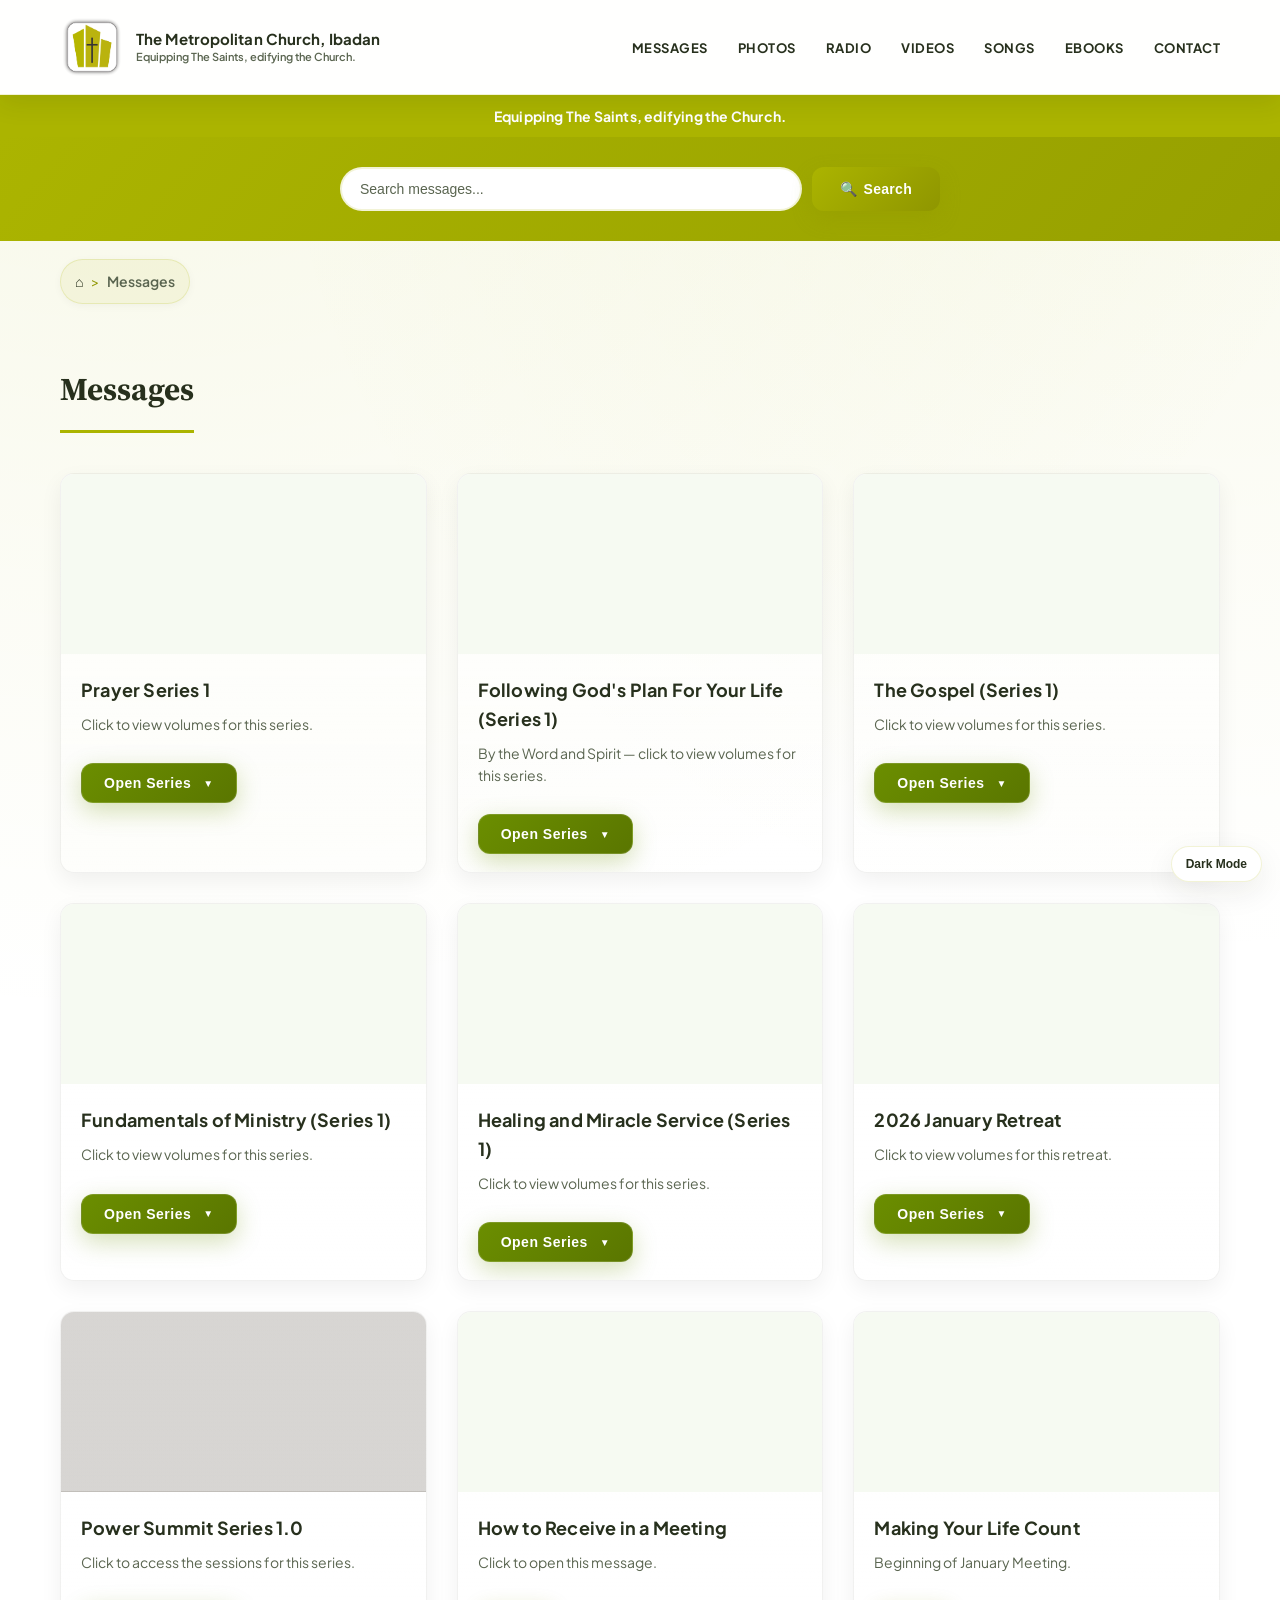
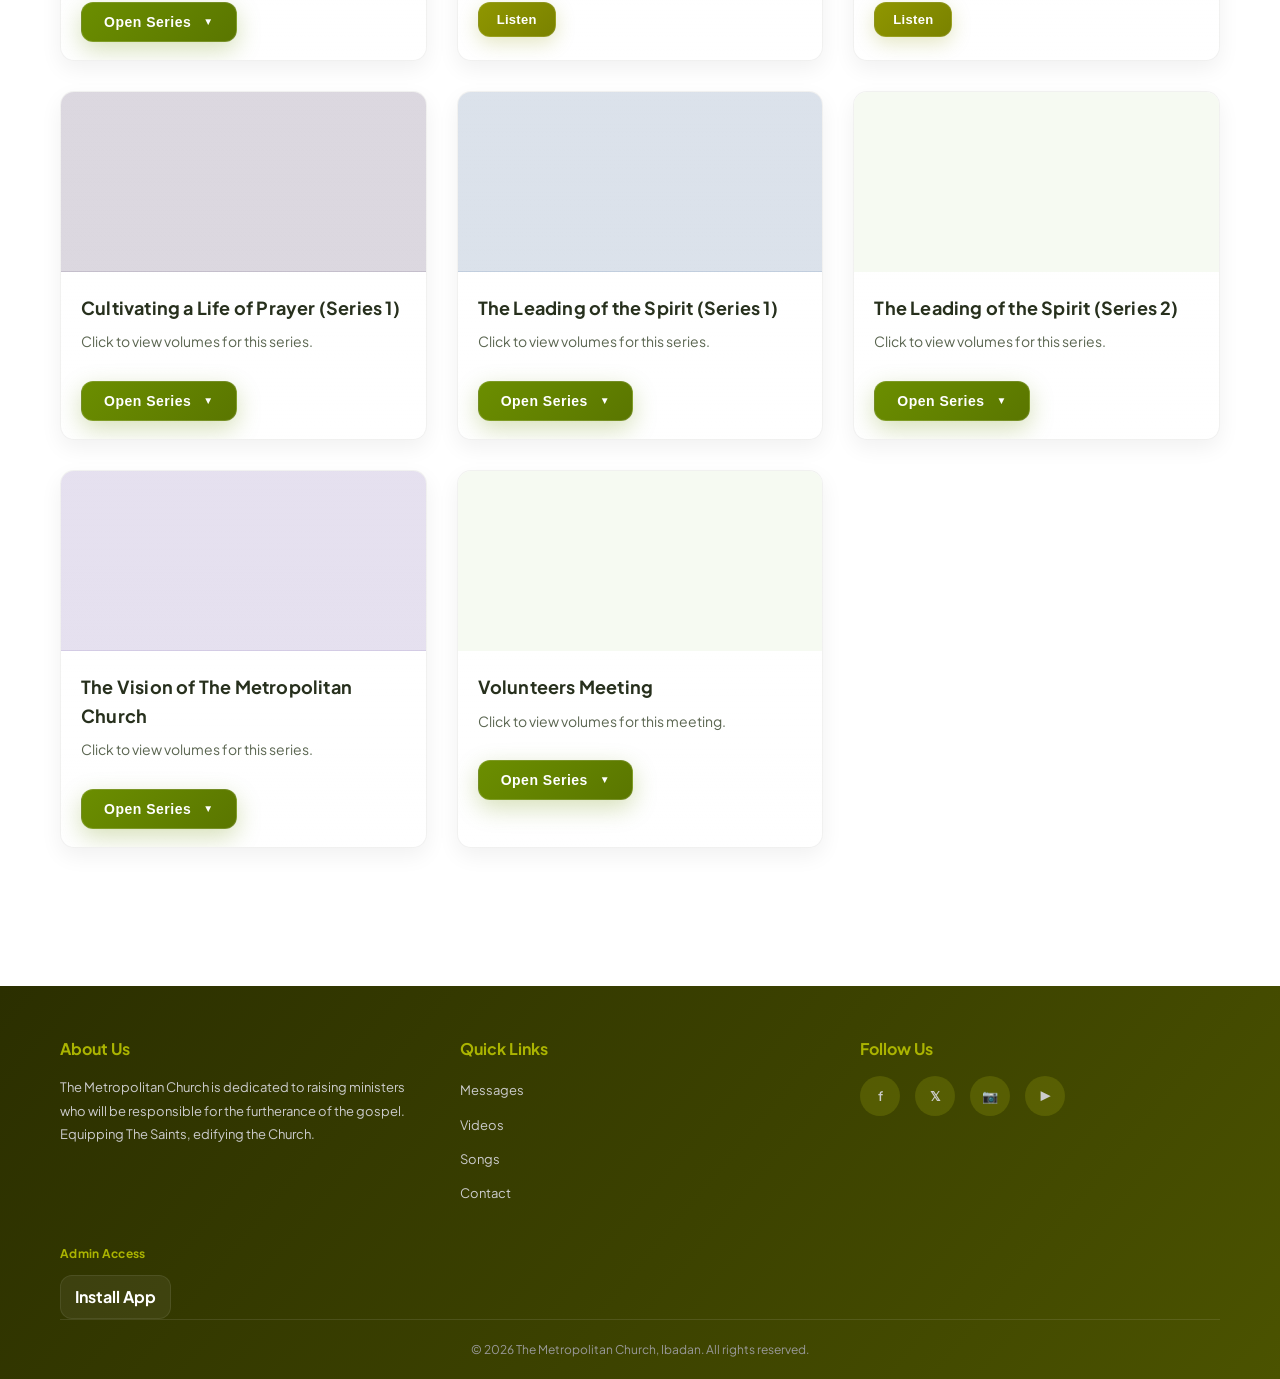
==== index.html @ 12f6057a "Add files via upload" ====
<!DOCTYPE html>
<html lang="en">
<head>
    <meta charset="UTF-8">
    <meta name="viewport" content="width=device-width, initial-scale=1.0">
    <title>The Metropolitan Church, Ibadan</title>
    <link rel="stylesheet" href="styles.css">
    <link rel="manifest" href="manifest.json">
    <meta name="theme-color" content="#abb400">
    <meta name="apple-mobile-web-app-capable" content="yes">
    <meta name="apple-mobile-web-app-status-bar-style" content="default">
    <meta name="apple-mobile-web-app-title" content="TMC">
    <link rel="icon" type="image/png" sizes="192x192" href="icon-192.png">
    <link rel="apple-touch-icon" sizes="180x180" href="icon-180.png">
    <link rel="apple-touch-icon" sizes="180x180" href="LOGO TMC.png">
    <!-- iOS PWA Splash Screens -->
    <link rel="apple-touch-startup-image" href="icon-192.png" media="(device-width: 428px) and (device-height: 926px)">
    <link rel="apple-touch-startup-image" href="icon-192.png" media="(device-width: 390px) and (device-height: 844px)">
    <link rel="apple-touch-startup-image" href="icon-180.png" media="(device-width: 375px) and (device-height: 812px)">
</head>
<body>
    <!-- Custom PWA Splash Screen -->
    <div id="pwa-splash" class="pwa-splash" aria-hidden="true">
        <div class="pwa-splash-container">
            <img src="LOGO TMC.png" alt="TMC" class="pwa-splash-logo">
            <p class="pwa-splash-text">The Metropolitan Church</p>
        </div>
    </div>
    <!-- Navigation Bar -->
    <nav class="navbar">
        <div class="nav-container">
            <div class="nav-logo">
                <img src="LOGO TMC.png" alt="The Metropolitan Church logo" class="church-logo-image">
                <div class="brand-text">
                    <span class="church-name">The Metropolitan Church, Ibadan</span>
                    <span class="church-motto">Equipping The Saints, edifying the Church.</span>
                </div>
            </div>
            <ul class="nav-menu" id="navMenu">
                <li class="nav-item"><a href="index.html" class="nav-link">MESSAGES</a></li>
                <li class="nav-item"><a href="photos.html" class="nav-link">PHOTOS</a></li>
                <li class="nav-item"><a href="radio.html" class="nav-link">RADIO</a></li>
                <li class="nav-item"><a href="videos.html" class="nav-link">VIDEOS</a></li>
                <li class="nav-item"><a href="songs.html" class="nav-link">SONGS</a></li>
                <li class="nav-item"><a href="ebooks.html" class="nav-link">EBOOKS</a></li>
                <li class="nav-item"><a href="contact.html" class="nav-link">CONTACT</a></li>
            </ul>
            <div class="nav-toggle" id="navToggle">
                <span></span>
                <span></span>
                <span></span>
            </div>
        </div>
    </nav>

    <section class="motto-banner" aria-label="Church motto">
        <p>Equipping The Saints, edifying the Church.</p>
    </section>

    <section class="search-section">
        <div class="container">
            <div class="search-box">
                <input type="text" id="searchInput" class="search-input" placeholder="Search messages...">
                <button id="searchBtn" class="search-btn">Search</button>
            </div>
        </div>
    </section>
    <section class="breadcrumb-bar" aria-label="Breadcrumb">
        <div class="container">
            <nav class="breadcrumb">
                <a href="index.html" aria-label="Home">&#8962;</a>
                <span class="breadcrumb-separator">&gt;</span>
                <span class="breadcrumb-current">Messages</span>
            </nav>
        </div>
    </section>
    <section class="section">
        <div class="container">
            <h2 class="section-title">Messages</h2>
            <div class="media-grid" id="mediaGrid">
                <div class="media-card series-card" id="series-prayer-1">
                    <div class="media-image" style="background: #f6faf2 url('https://res.cloudinary.com/db1aj40dk/image/upload/v1778685741/prayerseries1_x88suo.jpg') center center / contain no-repeat;"></div>
                    <h3>Prayer Series 1</h3>
                    <p>Click to view volumes for this series.</p>
                    <div class="card-actions">
                        <button class="btn btn-primary" onclick="toggleSeries('prayer-1')">Open Series</button>
                    </div>

                    <div class="volume-list" id="prayer-1-volumes" style="display:none; margin-top:12px;">
                        <ul style="list-style: none; padding: 0; margin: 0;">
                            <li style="padding:8px 0; border-bottom:1px solid #e6ecd8;"><strong>Volume 1:</strong> <button type="button" class="btn btn-primary listen-btn" data-url="https://drive.google.com/file/d/1_ln5R9hcp3fxmKTGIBGlUZ4YHlCFK9qS/view?usp=drivesdk" aria-label="Listen Volume 1">Listen</button></li>
                            <li style="padding:8px 0; border-bottom:1px solid #e6ecd8;"><strong>Volume 2:</strong> <button type="button" class="btn btn-primary listen-btn" data-url="https://drive.google.com/file/d/14jOUC-WsyzCaiRXuh_Cu1I8AmUcvUIqO/view?usp=drivesdk" aria-label="Listen Volume 2">Listen</button></li>
                            <li style="padding:8px 0; border-bottom:1px solid #e6ecd8;"><strong>Volume 3:</strong> <button type="button" class="btn btn-primary listen-btn" data-url="https://drive.google.com/file/d/1JLf_EuFTi75fZSuZE21DQy3p1exR0J2q/view?usp=drivesdk" aria-label="Listen Volume 3">Listen</button></li>
                            <li style="padding:8px 0; border-bottom:1px solid #e6ecd8;"><strong>Volume 4:</strong> <button type="button" class="btn btn-primary listen-btn" data-url="https://drive.google.com/file/d/1PY4L3ATy1TMzjcVvdKUm0W6trZdwSwkC/view?usp=drivesdk" aria-label="Listen Volume 4">Listen</button></li>
                            <li style="padding:8px 0; border-bottom:1px solid #e6ecd8;"><strong>Volume 5:</strong> <button type="button" class="btn btn-primary listen-btn" data-url="https://drive.google.com/file/d/1e4y9SYH6MPID-xuHOF54h80IqbKQChS2/view?usp=drivesdk" aria-label="Listen Volume 5">Listen</button></li>
                            <li style="padding:8px 0; border-bottom:1px solid #e6ecd8;"><strong>Q and A Volume 6:</strong> <button type="button" class="btn btn-primary listen-btn" data-url="https://drive.google.com/file/d/1WmA_SJhZRuvtueZZV24JtVDwbyKvd8jH/view?usp=drivesdk" aria-label="Listen Q and A Volume">Listen</button></li>
                            <li style="padding:8px 0;"><strong>Volume 7:</strong> <button type="button" class="btn btn-primary listen-btn" data-url="https://drive.google.com/file/d/1V47D5ycqAJF2fHt9tYyfFlGirFZWPAEF/view?usp=drivesdk" aria-label="Listen Volume 7">Listen</button></li>
                        </ul>
                    </div>
                </div>
                
                <div class="media-card series-card" id="series-following-1">
                    <div class="media-image" style="background: #f6faf2 url('https://res.cloudinary.com/db1aj40dk/image/upload/v1778685741/following_God_s_plan_for_your_life_series1_cqrtfb.jpg') center center / contain no-repeat;"></div>
                    <h3>Following God's Plan For Your Life (Series 1)</h3>
                    <p>By the Word and Spirit — click to view volumes for this series.</p>
                    <div class="card-actions">
                        <button class="btn btn-primary" onclick="toggleSeries('following-1')">Open Series</button>
                    </div>

                    <div class="volume-list" id="following-1-volumes" style="display:none; margin-top:12px;">
                        <ul style="list-style: none; padding: 0; margin: 0;">
                            <li style="padding:8px 0; border-bottom:1px solid #e6ecd8;"><strong>Volume 2:</strong> <button type="button" class="btn btn-primary listen-btn" data-url="https://drive.google.com/file/d/16wIOytRHofBu28DLE5klBLZmzeUc_C5e/view?usp=drive_link" aria-label="Listen Volume 2">Listen</button></li>
                            <li style="padding:8px 0; border-bottom:1px solid #e6ecd8;"><strong>Volume 3:</strong> <button type="button" class="btn btn-primary listen-btn" data-url="https://drive.google.com/file/d/1Pjq3v16pihzlJ4jeCDfTMrnexDBGRZzq/view?usp=drive_link" aria-label="Listen Volume 3">Listen</button></li>
                            <li style="padding:8px 0; border-bottom:1px solid #e6ecd8;"><strong>Volume 4:</strong> <button type="button" class="btn btn-primary listen-btn" data-url="https://drive.google.com/file/d/1khLyDo_QY9wEVeUFedkFk4QGBgm2sXPM/view?usp=drive_link" aria-label="Listen Volume 4">Listen</button></li>
                            <li style="padding:8px 0; border-bottom:1px solid #e6ecd8;"><strong>Volume 5:</strong> <button type="button" class="btn btn-primary listen-btn" data-url="https://drive.google.com/file/d/1ikFFu6DgmgOFlQaCSn_WPSNVXHWxEe-Q/view?usp=drive_link" aria-label="Listen Volume 5">Listen</button></li>
                            <li style="padding:8px 0; border-bottom:1px solid #e6ecd8;"><strong>Volume 6:</strong> <button type="button" class="btn btn-primary listen-btn" data-url="https://drive.google.com/file/d/1qiUt_PHFtPD-iLdWJdCD-Bx2Oo24_LWl/view?usp=drive_link" aria-label="Listen Volume 6">Listen</button></li>
                            <li style="padding:8px 0; border-bottom:1px solid #e6ecd8;"><strong>Volume 7:</strong> <button type="button" class="btn btn-primary listen-btn" data-url="https://drive.google.com/file/d/1MsjumkehkSVuQ4YvmfmUSPrRyQXGUkJB/view?usp=drive_link" aria-label="Listen Volume 7">Listen</button></li>
                            <li style="padding:8px 0; border-bottom:1px solid #e6ecd8;"><strong>Volume 8:</strong> <button type="button" class="btn btn-primary listen-btn" data-url="https://drive.google.com/file/d/1w58FEYMKQszJ_1u_vxALHfszalA-dhVq/view?usp=drive_link" aria-label="Listen Volume 8">Listen</button></li>
                            <li style="padding:8px 0; border-bottom:1px solid #e6ecd8;"><strong>Volume 9:</strong> <button type="button" class="btn btn-primary listen-btn" data-url="https://drive.google.com/file/d/1ykHpwjpFVgVNzCjQl_IcywAutdDwV3Qe/view?usp=drive_link" aria-label="Listen Volume 9">Listen</button></li>
                            <li style="padding:8px 0; border-bottom:1px solid #e6ecd8;"><strong>Volume 10:</strong> <button type="button" class="btn btn-primary listen-btn" data-url="https://drive.google.com/file/d/1nrKbZXVMKKDjYY-fb2sqhMyVFRJbJc7P/view?usp=drive_link" aria-label="Listen Volume 10">Listen</button></li>
                            <li style="padding:8px 0; border-bottom:1px solid #e6ecd8;"><strong>Volume 11:</strong> <button type="button" class="btn btn-primary listen-btn" data-url="https://drive.google.com/file/d/16bp1zvaUbmtRRBhP00szkKwVPynXm078/view?usp=drive_link" aria-label="Listen Volume 11">Listen</button></li>
                            <li style="padding:8px 0; border-bottom:1px solid #e6ecd8;"><strong>Volume 12:</strong> <button type="button" class="btn btn-primary listen-btn" data-url="https://drive.google.com/file/d/1BBSaXaGHg53LOB-v73E1P63SPoUkzrGL/view?usp=drive_link" aria-label="Listen Volume 12">Listen</button></li>
                            <li style="padding:8px 0; border-bottom:1px solid #e6ecd8;"><strong>Volume 13:</strong> <button type="button" class="btn btn-primary listen-btn" data-url="https://drive.google.com/file/d/1453s0jl9KISBwM3Bd7rzp8k_VpaHQT7_/view?usp=drive_link" aria-label="Listen Volume 13">Listen</button></li>
                            <li style="padding:8px 0; border-bottom:1px solid #e6ecd8;"><strong>Volume 14:</strong> <button type="button" class="btn btn-primary listen-btn" data-url="https://drive.google.com/file/d/1361r89F8Mnd7pyLSChdgUUzKB4BnXt9u/view?usp=drive_link" aria-label="Listen Volume 14">Listen</button></li>
                            <li style="padding:8px 0; border-bottom:1px solid #e6ecd8;"><strong>Volume 15:</strong> <button type="button" class="btn btn-primary listen-btn" data-url="https://drive.google.com/file/d/1y9nDa19abw5MJtfmVeM12gRUVbD5n80f/view?usp=drive_link" aria-label="Listen Volume 15">Listen</button></li>
                            <li style="padding:8px 0; border-bottom:1px solid #e6ecd8;"><strong>Volume 16:</strong> <button type="button" class="btn btn-primary listen-btn" data-url="https://drive.google.com/file/d/1q3xlwg1rc5U62CEetUA4cvp4x_AQik0L/view?usp=drive_link" aria-label="Listen Volume 16">Listen</button></li>
                            <li style="padding:8px 0; border-bottom:1px solid #e6ecd8;"><strong>Volume 17:</strong> <button type="button" class="btn btn-primary listen-btn" data-url="https://drive.google.com/file/d/1XGmgUw1Jkdr6ywHbuI7c4Kcpqf40Sqii/view?usp=drive_link" aria-label="Listen Volume 17">Listen</button></li>
                            <li style="padding:8px 0; border-bottom:1px solid #e6ecd8;"><strong>Volume 18:</strong> <button type="button" class="btn btn-primary listen-btn" data-url="https://drive.google.com/file/d/10JBa1rpaVVp2OwUZOlKIp8WpafA33Fhe/view?usp=drive_link" aria-label="Listen Volume 18">Listen</button></li>
                            <li style="padding:8px 0; border-bottom:1px solid #e6ecd8;"><strong>Volume 19:</strong> <button type="button" class="btn btn-primary listen-btn" data-url="https://drive.google.com/file/d/1dfHAKIezKH0j_kS2WyamhCXY06EjZAbV/view?usp=drive_link" aria-label="Listen Volume 19">Listen</button></li>
                            <li style="padding:8px 0; border-bottom:1px solid #e6ecd8;"><strong>Volume 20:</strong> <button type="button" class="btn btn-primary listen-btn" data-url="https://drive.google.com/file/d/1CB7mZOyiZVQqoX57EeTdhDvKA6T2qTHJ/view?usp=drive_link" aria-label="Listen Volume 20">Listen</button></li>
                            <li style="padding:8px 0; border-bottom:1px solid #e6ecd8;"><strong>Volume 21:</strong> <button type="button" class="btn btn-primary listen-btn" data-url="https://drive.google.com/file/d/1kN5VsCuW1YVQ4z2w77US3bPkm3uiNxU6/view?usp=drive_link" aria-label="Listen Volume 21">Listen</button></li>
                            <li style="padding:8px 0;"><strong>Volume 22:</strong> <button type="button" class="btn btn-primary listen-btn" data-url="https://drive.google.com/file/d/1UrJkGywjq6w3eKCxyc5FZWu3g1MuOGy8/view?usp=drive_link" aria-label="Listen Volume 22">Listen</button></li>
                        </ul>
                    </div>
                </div>

                <div class="media-card series-card" id="series-gospel-1">
                    <div class="media-image" style="background: #f6faf2 url('https://res.cloudinary.com/db1aj40dk/image/upload/v1778685741/the_gospel_pog5vz.jpg') center center / contain no-repeat;"></div>
                    <h3>The Gospel (Series 1)</h3>
                    <p>Click to view volumes for this series.</p>
                    <div class="card-actions">
                        <button class="btn btn-primary" onclick="toggleSeries('gospel-1')">Open Series</button>
                    </div>

                    <div class="volume-list" id="gospel-1-volumes" style="display:none; margin-top:12px;">
                        <ul style="list-style: none; padding: 0; margin: 0;">
                            <li style="padding:8px 0; border-bottom:1px solid #e6ecd8;"><strong>Volume 1:</strong> <button type="button" class="btn btn-primary listen-btn" data-url="https://drive.google.com/file/d/1UxWeIpwBjAVwXnx-gvqHUqJihQQmmLwY/view?usp=drivesdk" aria-label="Listen Volume 1">Listen</button></li>
                            <li style="padding:8px 0; border-bottom:1px solid #e6ecd8;"><strong>Volume 2:</strong> <button type="button" class="btn btn-primary listen-btn" data-url="https://drive.google.com/file/d/1gTKt6kBNet8c17fFZNgM2hVkKk2PheDE/view?usp=drivesdk" aria-label="Listen Volume 2">Listen</button></li>
                            <li style="padding:8px 0; border-bottom:1px solid #e6ecd8;"><strong>Volume 3:</strong> <button type="button" class="btn btn-primary listen-btn" data-url="https://drive.google.com/file/d/1ftVklcGMhZOCNbw1gGgw-6-4Lh86EyOs/view?usp=drive_link" aria-label="Listen Volume 3">Listen</button></li>
                            <li style="padding:8px 0;"><strong>Volume 4:</strong> <button type="button" class="btn btn-primary listen-btn" data-url="https://drive.google.com/file/d/1KV_Qml5HZs9CW2tCi6rL1fTiZIzD7ERC/view?usp=drivesdk" aria-label="Listen Volume 4">Listen</button></li>
                        </ul>
                    </div>
                </div>

                <div class="media-card series-card" id="series-fundamentals-1">
                    <div class="media-image" style="background: #f6faf2 url('https://res.cloudinary.com/db1aj40dk/image/upload/v1778685740/fundamentalsofministry_n0mluw.jpg') center center / contain no-repeat;"></div>
                    <h3>Fundamentals of Ministry (Series 1)</h3>
                    <p>Click to view volumes for this series.</p>
                    <div class="card-actions">
                        <button class="btn btn-primary" onclick="toggleSeries('fundamentals-1')">Open Series</button>
                    </div>

                    <div class="volume-list" id="fundamentals-1-volumes" style="display:none; margin-top:12px;">
                        <ul style="list-style: none; padding: 0; margin: 0;">
                            <li style="padding:8px 0; border-bottom:1px solid #e6ecd8;"><strong>Volume 1:</strong> <button type="button" class="btn btn-primary listen-btn" data-url="https://drive.google.com/file/d/1Gmvwv7u9u4Bu-ERDObzFzIgmYHl_MunW/view?usp=drivesdk" aria-label="Listen Volume 1">Listen</button></li>
                            <li style="padding:8px 0; border-bottom:1px solid #e6ecd8;"><strong>Volume 2:</strong> <span>(The Gospel)</span> <button type="button" class="btn btn-primary listen-btn" data-url="https://drive.google.com/file/d/1GvPl_T3HwTYUMJstJW7bNYCCsIqHyqxq/view?usp=drivesdk" aria-label="Listen Volume 2">Listen</button></li>
                            <li style="padding:8px 0; border-bottom:1px solid #e6ecd8;"><strong>Volume 3:</strong> <span>(The Church)</span> <button type="button" class="btn btn-primary listen-btn" data-url="https://drive.google.com/file/d/1L521j2RFEkiqg5a_cI8PtycjHAAKCQ2C/view?usp=drivesdk" aria-label="Listen Volume 3">Listen</button></li>
                            <li style="padding:8px 0;"><strong>Volume 4:</strong> <span>(The Supernatural)</span> <button type="button" class="btn btn-primary listen-btn" data-url="https://drive.google.com/file/d/1NT5AzIMFx78o6A0PK7sC3oWw_yEoBNoD/view?usp=drivesdk" aria-label="Listen Volume 4">Listen</button></li>
                        </ul>
                    </div>
                </div>

                <div class="media-card series-card" id="series-healing-1">
                    <div class="media-image" style="background: #f6faf2 url('https://res.cloudinary.com/db1aj40dk/image/upload/v1778685740/healingandmiracleservice_bhbbbq.jpg') center center / contain no-repeat;"></div>
                    <h3>Healing and Miracle Service (Series 1)</h3>
                    <p>Click to view volumes for this series.</p>
                    <div class="card-actions">
                        <button class="btn btn-primary" onclick="toggleSeries('healing-1')">Open Series</button>
                    </div>

                    <div class="volume-list" id="healing-1-volumes" style="display:none; margin-top:12px;">
                        <ul style="list-style: none; padding: 0; margin: 0;">
                            <li style="padding:8px 0; border-bottom:1px solid #e6ecd8;"><strong>Volume 1:</strong> <button type="button" class="btn btn-primary listen-btn" data-url="https://drive.google.com/file/d/1JpXR31h88t8v3Mz1s7yb6JXdY91dTBpI/view?usp=drivesdk" aria-label="Listen Volume 1">Listen</button></li>
                            <li style="padding:8px 0; border-bottom:1px solid #e6ecd8;"><strong>Volume 2:</strong> <button type="button" class="btn btn-primary listen-btn" data-url="https://drive.google.com/file/d/1BiitDak9Dpx7GY5UTGGnoUdf5dUdrlWi/view?usp=drivesdk" aria-label="Listen Volume 2">Listen</button></li>
                            <li style="padding:8px 0;"><strong>Volume 2a:</strong> <button type="button" class="btn btn-primary listen-btn" data-url="https://drive.google.com/file/d/14pR2lNm9T6oz64VA3U4T-7eFbFuMnzoK/view?usp=drivesdk" aria-label="Listen Volume 2a">Listen</button></li>
                        </ul>
                    </div>
                </div>

                <div class="media-card series-card" id="series-retreat-2026">
                    <div class="media-image" style="background: #f6faf2 url('https://res.cloudinary.com/db1aj40dk/image/upload/v1778685741/january_retreat_gzht7v.jpg') center center / contain no-repeat;"></div>
                    <h3>2026 January Retreat</h3>
                    <p>Click to view volumes for this retreat.</p>
                    <div class="card-actions">
                        <button class="btn btn-primary" onclick="toggleSeries('retreat-2026')">Open Series</button>
                    </div>

                    <div class="volume-list" id="retreat-2026-volumes" style="display:none; margin-top:12px;">
                        <ul style="list-style: none; padding: 0; margin: 0;">
                            <li style="padding:8px 0; border-bottom:1px solid #e6ecd8;"><strong>Volume 1 - Endure hardness in Ministry:</strong> <button type="button" class="btn btn-primary listen-btn" data-url="https://drive.google.com/file/d/11t7xa0fIPZAWH0pyt0roqJqhlfIw6-sw/view?usp=drive_link" aria-label="Listen Volume 1 Endure hardness in Ministry">Listen</button></li>
                            <li style="padding:8px 0;"><strong>Volume 2 - Endure Hardness in Prayer:</strong> <button type="button" class="btn btn-primary listen-btn" data-url="https://drive.google.com/file/d/1dDAQB0XS_1i-xcZghlkzkllU6b-LE3w-/view?usp=drive_link" aria-label="Listen Volume 2 Endure Hardness in Prayer">Listen</button></li>
                        </ul>
                    </div>
                </div>

                <div class="media-card series-card" id="series-power-summit-1">
                    <div class="media-image power-summit-image"></div>
                    <h3>Power Summit Series 1.0</h3>
                    <p>Click to access the sessions for this series.</p>
                    <div class="card-actions">
                        <button class="btn btn-primary" onclick="toggleSeries('power-summit-1')">Open Series</button>
                    </div>

                    <div class="volume-list" id="power-summit-1-volumes" style="display:none; margin-top:12px;">
                        <ul style="list-style: none; padding: 0; margin: 0;">
                            <li style="padding:8px 0; border-bottom:1px solid #e6ecd8;"><strong>Friday Session:</strong> <button type="button" class="btn btn-primary listen-btn" data-url="https://drive.google.com/file/d/1VrXU-A5KYmzv259u8Ks7SWSn1tqFQEwb/view?usp=drive_link" aria-label="Listen Friday Session">Listen</button></li>
                            <li style="padding:8px 0; border-bottom:1px solid #e6ecd8;"><strong>Saturday Morning Session:</strong> <button type="button" class="btn btn-primary listen-btn" data-url="https://drive.google.com/file/d/1nv8UP8ajShhvygjZxUyenuok1KLpUFd_/view?usp=drive_link" aria-label="Listen Saturday Morning Session">Listen</button></li>
                            <li style="padding:8px 0; border-bottom:1px solid #e6ecd8;"><strong>Saturday Evening Session:</strong> <button type="button" class="btn btn-primary listen-btn" data-url="https://drive.google.com/file/d/1TqNzRhxX1zaquQ7VGtzCu59YFVX6iHCP/view?usp=drive_link" aria-label="Listen Saturday Evening Session">Listen</button></li>
                            <li style="padding:8px 0;"><strong>Sunday Morning Session:</strong> <button type="button" class="btn btn-primary listen-btn" data-url="https://drive.google.com/file/d/107eTLHmqJ3-i4pGYctDg2zfhv_qpAdNR/view?usp=drive_link" aria-label="Listen Sunday Morning Session">Listen</button></li>
                        </ul>
                    </div>
                </div>

                <div class="media-card series-card" id="message-how-to-receive">
                    <div class="media-image" style="background: #f6faf2 url('https://res.cloudinary.com/db1aj40dk/image/upload/v1778685740/how_to_receive_in_a_meeting_ppito4.jpg') center center / contain no-repeat;"></div>
                    <h3>How to Receive in a Meeting</h3>
                    <p>Click to open this message.</p>
                    <div class="card-actions">
                        <button type="button" class="btn btn-primary listen-btn" data-url="https://drive.google.com/file/d/1KB2T94hJ0s2kZT6NCW7LXEljaOBWj6Ar/view?usp=drivesdk" aria-label="Open How to Receive in a Meeting">Listen</button>
                    </div>
                </div>

                <div class="media-card series-card" id="message-making-your-life-count">
                    <div class="media-image" style="background: #f6faf2 url('https://res.cloudinary.com/db1aj40dk/image/upload/v1778685741/Making_Your_Life_count_y4k0eb.jpg') center center / contain no-repeat;"></div>
                    <h3>Making Your Life Count</h3>
                    <p>Beginning of January Meeting.</p>
                    <div class="card-actions">
                        <button type="button" class="btn btn-primary listen-btn" data-url="https://drive.google.com/file/d/1HW6qeMPL4ojzNAaEVoOFbP8PI6Yprnce/view?usp=drivesdk" aria-label="Open Making Your Life Count Beginning of January Meeting">Listen</button>
                    </div>
                </div>

                <div class="media-card series-card" id="series-cultivating-prayer-1">
                    <div class="media-image cultivating-prayer-image"></div>
                    <h3>Cultivating a Life of Prayer (Series 1)</h3>
                    <p>Click to view volumes for this series.</p>
                    <div class="card-actions">
                        <button class="btn btn-primary" onclick="toggleSeries('cultivating-prayer-1')">Open Series</button>
                    </div>

                    <div class="volume-list" id="cultivating-prayer-1-volumes" style="display:none; margin-top:12px;">
                        <ul style="list-style: none; padding: 0; margin: 0;">
                            <li style="padding:8px 0; border-bottom:1px solid #e6ecd8;"><strong>Volume 5:</strong> <button type="button" class="btn btn-primary listen-btn" data-url="https://drive.google.com/file/d/1AG6aP8UYxd7eYhZ1cxoL37xO08j77A7C/view?usp=drivesdk" aria-label="Listen Cultivating Volume 5">Listen</button></li>
                            <li style="padding:8px 0;"><strong>Volume 6:</strong> <button type="button" class="btn btn-primary listen-btn" data-url="https://drive.google.com/file/d/1BhUOOpan0soN4RTNEUSbFtLQaQqf0EGJ/view?usp=drivesdk" aria-label="Listen Cultivating Volume 6">Listen</button></li>
                        </ul>
                    </div>
                </div>

                <div class="media-card series-card" id="series-leading-spirit-1">
                    <div class="media-image leading-spirit-image"></div>
                    <h3>The Leading of the Spirit (Series 1)</h3>
                    <p>Click to view volumes for this series.</p>
                    <div class="card-actions">
                        <button class="btn btn-primary" onclick="toggleSeries('leading-spirit-1')">Open Series</button>
                    </div>

                    <div class="volume-list" id="leading-spirit-1-volumes" style="display:none; margin-top:12px;">
                        <ul style="list-style: none; padding: 0; margin: 0;">
                            <li style="padding:8px 0; border-bottom:1px solid #e6ecd8;"><strong>Volume 5:</strong> <button type="button" class="btn btn-primary listen-btn" data-url="https://drive.google.com/file/d/19tG0TAyjo0uv2lUFu5IMFp8eWZIP6MNs/view?usp=drivesdk" aria-label="Listen Leading of the Spirit Volume 5">Listen</button></li>
                            <li style="padding:8px 0; border-bottom:1px solid #e6ecd8;"><strong>Volume 6:</strong> <button type="button" class="btn btn-primary listen-btn" data-url="https://drive.google.com/file/d/1Ba2sGqNIqvnuwfyKXpLUnOo_L9BBy41t/view?usp=drivesdk" aria-label="Listen Leading of the Spirit Volume 6">Listen</button></li>
                            <li style="padding:8px 0;"><strong>Volume 7:</strong> <button type="button" class="btn btn-primary listen-btn" data-url="https://drive.google.com/file/d/1CJXpY7foWwIAVDRPTCXwdm8oaGgC0S3v/view?usp=drivesdk" aria-label="Listen Leading of the Spirit Volume 7">Listen</button></li>
                        </ul>
                    </div>
                </div>

                <div class="media-card series-card" id="series-leading-spirit-2">
                    <div class="media-image" style="background: #f6faf2 url('https://res.cloudinary.com/db1aj40dk/image/upload/v1778685742/The_Leading_of_the_Spirit_y01jgt.jpg') center center / contain no-repeat;"></div>
                    <h3>The Leading of the Spirit (Series 2)</h3>
                    <p>Click to view volumes for this series.</p>
                    <div class="card-actions">
                        <button class="btn btn-primary" onclick="toggleSeries('leading-spirit-2')">Open Series</button>
                    </div>

                    <div class="volume-list" id="leading-spirit-2-volumes" style="display:none; margin-top:12px;">
                        <ul style="list-style: none; padding: 0; margin: 0;">
                            <li style="padding:8px 0;"><strong>Volume 1 (The Heart of Man):</strong> <button type="button" class="btn btn-primary listen-btn" data-url="https://drive.google.com/file/d/1KVCPzE8LukY4oCWI2ib-V3Sc5gqwj8qp/view?usp=drivesdk" aria-label="Listen The Heart of Man">Listen</button></li>
                        </ul>
                    </div>
                </div>

                <div class="media-card series-card" id="series-vision-1">
                    <div class="media-image vision-image"></div>
                    <h3>The Vision of The Metropolitan Church</h3>
                    <p>Click to view volumes for this series.</p>
                    <div class="card-actions">
                        <button class="btn btn-primary" onclick="toggleSeries('vision-1')">Open Series</button>
                    </div>

                    <div class="volume-list" id="vision-1-volumes" style="display:none; margin-top:12px;">
                        <ul style="list-style: none; padding: 0; margin: 0;">
                            <li style="padding:8px 0; border-bottom:1px solid #e6ecd8;"><strong>Volume 1:</strong> <button type="button" class="btn btn-primary listen-btn" data-url="https://drive.google.com/file/d/1feSxUQtHKyuT6XBqq3AeJMbv7V0lhKPf/view?usp=drivesdk" aria-label="Listen Volume 1">Listen</button></li>
                            <li style="padding:8px 0; border-bottom:1px solid #e6ecd8;"><strong>Volume 2:</strong> <button type="button" class="btn btn-primary listen-btn" data-url="https://drive.google.com/file/d/1BDLmzVck0yRBFBVrkVA_l8WOxYy27o4o/view?usp=drivesdk" aria-label="Listen Volume 2">Listen</button></li>
                            <li style="padding:8px 0; border-bottom:1px solid #e6ecd8;"><strong>Volume 3:</strong> <button type="button" class="btn btn-primary listen-btn" data-url="https://drive.google.com/file/d/1vPEzQPr4YpuYF7TgnCPWA7qHXU7NTWzm/view?usp=drivesdk" aria-label="Listen Volume 3">Listen</button></li>
                            <li style="padding:8px 0; border-bottom:1px solid #e6ecd8;"><strong>Volume 4:</strong> <button type="button" class="btn btn-primary listen-btn" data-url="https://drive.google.com/file/d/1Q-oJR5E4OflteTPGYlC4MfstAlRjriMR/view?usp=drivesdk" aria-label="Listen Volume 4">Listen</button></li>
                            <li style="padding:8px 0;"><strong>Volume 5:</strong> <button type="button" class="btn btn-primary listen-btn" data-url="https://drive.google.com/file/d/1QsKRqajqRT4csPS4eEtz1c-DyoF0UsdP/view?usp=drivesdk" aria-label="Listen Volume 5">Listen</button></li>
                            <li style="padding:8px 0;"><strong>Volume 6:</strong> <button type="button" class="btn btn-primary listen-btn" data-url="https://drive.google.com/file/d/1tMh0GX_OtCdm34LXhS5IAbHEIxjBy__g/view?usp=drive_link" aria-label="Listen Volume 6">Listen</button></li>
                        </ul>
                    </div>
                </div>
                
                <div class="media-card series-card" id="series-volunteers-meeting">
                    <div class="media-image" style="background: #f6faf2 url('https://res.cloudinary.com/db1aj40dk/image/upload/v1779188961/Volunteers_meeting_ha1tvr.png') center center / contain no-repeat;"></div>
                    <h3>Volunteers Meeting</h3>
                    <p>Click to view volumes for this meeting.</p>
                    <div class="card-actions">
                        <button class="btn btn-primary" onclick="toggleSeries('volunteers-meeting')">Open Series</button>
                    </div>

                    <div class="volume-list" id="volunteers-meeting-volumes" style="display:none; margin-top:12px;">
                        <ul style="list-style: none; padding: 0; margin: 0;">
                            <li style="padding:8px 0; border-bottom:1px solid #e6ecd8;"><strong>Volume 1:</strong> <button type="button" class="btn btn-primary listen-btn" data-url="https://drive.google.com/file/d/1KdhVBnGFAJA45Er8PuC_1ZLBcFCNhfNc/view?usp=drivesdk" aria-label="Listen Volume 1">Listen</button></li>
                            <li style="padding:8px 0;"><strong>Volume 2:</strong> <button type="button" class="btn btn-primary listen-btn" data-url="https://drive.google.com/file/d/1mOhh0UU0aPX1PvNHRS6Mb3DhI-1f9bvP/view?usp=drivesdk" aria-label="Listen Volume 2">Listen</button></li>
                        </ul>
                    </div>
                </div>
            
            </div>

            <div class="grid-actions">
                <button type="button" id="seeMoreBtn" class="btn btn-primary" aria-expanded="false">See more</button>
            </div>
        </div>
    </section>

    <!-- Footer -->
    <footer class="footer">
        <div class="container">
            <div class="footer-content">
                <div class="footer-section">
                    <h4>About Us</h4>
                    <p>The Metropolitan Church is dedicated to raising ministers who will be responsible for the furtherance of the gospel.</p>                  <p>Equipping The Saints, edifying the Church.</p>
                </div>
                <div class="footer-section">
                    <h4>Quick Links</h4>
                    <ul>
                        <li><a href="index.html">Messages</a></li>
                        <li><a href="videos.html">Videos</a></li>
                        <li><a href="songs.html">Songs</a></li>
                        <li><a href="contact.html">Contact</a></li>
                    </ul>
                </div>
                <div class="footer-section">
                    <h4>Follow Us</h4>
                    <div class="social-links">
                        <a href="#" class="social-icon">f</a>
                        <a href="#" class="social-icon">𝕏</a>
                        <a href="#" class="social-icon">📷</a>
                        <a href="#" class="social-icon">▶</a>
                    </div>
                </div>
            </div>
            <div class="footer-admin-link">
                <a href="believer-login.html">Admin Access</a>
            </div>
            <div class="footer-install">
                <a href="#" id="installAppLink" class="install-link">Install App</a>
            </div>
            <div class="footer-bottom">
                <p>&copy; 2026 The Metropolitan Church, Ibadan. All rights reserved.</p>
            </div>
        </div>
    </footer>

    <script src="script.js"></script>
</body>
</html>
---- styles.css ----
/* ============================================
   Global Styles
   ============================================ */
@import url('https://fonts.googleapis.com/css2?family=Plus+Jakarta+Sans:wght@400;500;600;700;800&family=Source+Serif+4:wght@600;700&display=swap');

* {
    margin: 0;
    padding: 0;
    box-sizing: border-box;
}

:root {
    --primary-color: #abb400;
    --primary-dark: #8f9600;
    --dark-bg: #ffffff;
    --light-bg: #f6faf2;
    --soft-bg: #fbfdf8;
    --text-dark: #27301d;
    --text-light: #5a6550;
    --white: #ffffff;
    --border-color: #d8e1cf;
    --shadow-soft: 0 10px 30px rgba(35, 43, 24, 0.08);
    --shadow-card: 0 14px 28px rgba(35, 43, 24, 0.09);
    --radius-sm: 8px;
    --radius-md: 14px;
    --radius-lg: 20px;
    --page-bg: #ffffff;
    --page-bg-alt: #f6faf2;
    --surface-bg: rgba(255, 255, 255, 0.93);
    --surface-border: rgba(171, 180, 0, 0.16);
    --text-primary: #27301d;
    --text-secondary: #5a6550;
    --footer-bg: linear-gradient(130deg, #2b2f00 0%, #3c4200 55%, #4b5300 100%);
    --footer-link: #ccc;
    --theme-toggle-bg: #ffffff;
    --theme-toggle-color: #27301d;
    --card-bg: #ffffff;
    --input-bg: #ffffff;
    --input-color: #27301d;
    --site-bg: #f6faf2;
    --site-primary: #abb400;
    --site-accent: #8f9600;
    --site-alert-bg: #fff1f1;
    --site-alert-border: rgba(179, 58, 58, 0.22);
    --site-alert-text: #9f2f2f;
}

body[data-theme='dark'] {
    --page-bg: #0f1310;
    --page-bg-alt: #171c18;
    --surface-bg: rgba(18, 23, 19, 0.92);
    --surface-border: rgba(171, 180, 0, 0.18);
    --text-primary: #edf2e6;
    --text-secondary: #b7c1ad;
    --footer-bg: linear-gradient(130deg, #0d1008 0%, #14190d 55%, #1b220f 100%);
    --footer-link: #d2d8ca;
    --theme-toggle-bg: #1f241d;
    --theme-toggle-color: #edf2e6;
    --card-bg: #171c18;
    --input-bg: #111611;
    --input-color: #edf2e6;
    --site-bg: #171c18;
    --site-primary: #d0d96c;
    --site-accent: #abb400;
    --site-alert-bg: rgba(159, 47, 47, 0.18);
    --site-alert-border: rgba(214, 104, 104, 0.3);
    --site-alert-text: #f2c4c4;
}

body {
    font-family: 'Plus Jakarta Sans', 'Segoe UI', Tahoma, Geneva, Verdana, sans-serif;
    line-height: 1.6;
    color: var(--text-primary);
    background:
        radial-gradient(circle at 10% -10%, rgba(171, 180, 0, 0.12), transparent 38%),
        radial-gradient(circle at 95% 0%, rgba(171, 180, 0, 0.08), transparent 30%),
        var(--page-bg);
    transition: background-color 0.3s ease, color 0.3s ease;
}

.container {
    max-width: 1200px;
    margin: 0 auto;
    padding: 0 20px;
}

/* ============================================
   Custom PWA Splash Screen
   ============================================ */
.pwa-splash {
    position: fixed;
    inset: 0;
    display: flex;
    align-items: center;
    justify-content: center;
    background: #ffffff;
    z-index: 9999;
    transition: opacity 350ms cubic-bezier(0.25, 0.46, 0.45, 0.94), visibility 350ms ease;
    opacity: 1;
    visibility: visible;
}

.pwa-splash.hidden {
    opacity: 0;
    visibility: hidden;
    pointer-events: none;
}

.pwa-splash-container {
    display: flex;
    flex-direction: column;
    align-items: center;
    gap: 20px;
    text-align: center;
}

.pwa-splash-logo {
    width: 80px;
    height: auto;
    object-fit: contain;
    display: block;
    animation: splash-fade-in 500ms ease forwards;
}

.pwa-splash-text {
    font-family: 'Source Serif 4', Georgia, serif;
    font-size: 18px;
    font-weight: 700;
    color: var(--text-primary);
    letter-spacing: 0.05em;
    animation: splash-fade-in 600ms ease forwards;
    animation-delay: 100ms;
}

@keyframes splash-fade-in {
    from {
        opacity: 0;
        transform: scale(0.95);
    }
    to {
        opacity: 1;
        transform: scale(1);
    }
}

/* ============================================
   Navigation
   ============================================ */
.navbar {
    background: var(--surface-bg);
    padding: 15px 0;
    position: sticky;
    top: 0;
    z-index: 1000;
    border-bottom: 1px solid var(--surface-border);
    box-shadow: 0 8px 24px rgba(33, 41, 22, 0.1);
    backdrop-filter: blur(8px);
}

.nav-container {
    max-width: 1200px;
    margin: 0 auto;
    padding: 0 20px;
    display: flex;
    justify-content: space-between;
    align-items: center;
}

.nav-logo {
    display: flex;
    align-items: center;
    gap: 12px;
    font-weight: 600;
    color: var(--text-primary);
    font-size: 16px;
}

.church-logo-image {
    width: 64px;
    height: 64px;
    object-fit: contain;
    flex: 0 0 auto;
}

.brand-text {
    display: flex;
    flex-direction: column;
    gap: 2px;
}

.church-name {
    display: inline;
    font-size: 15px;
    font-weight: 700;
    line-height: 1.1;
    letter-spacing: 0.1px;
}

.church-motto {
    font-size: 11px;
    color: var(--text-secondary);
    line-height: 1.2;
}

.nav-menu {
    display: flex;
    list-style: none;
    gap: 30px;
    align-items: center;
}

.nav-item {
    position: relative;
}

.nav-link {
    color: var(--text-primary);
    text-decoration: none;
    font-size: 13px;
    font-weight: 700;
    letter-spacing: 0.5px;
    transition: color 0.3s ease;
    padding: 6px 0;
    position: relative;
}

.nav-link::after {
    content: '';
    position: absolute;
    left: 0;
    bottom: -2px;
    width: 100%;
    height: 2px;
    background: var(--primary-color);
    transform: scaleX(0);
    transform-origin: left;
    transition: transform 0.25s ease;
}

.nav-link:hover {
    color: var(--primary-color);
}

.nav-link:hover::after {
    transform: scaleX(1);
}

.nav-item.dropdown .nav-link::after {
    content: '▼';
    font-size: 10px;
    margin-left: 5px;
}

.dropdown-menu {
    display: none;
    position: absolute;
    top: 100%;
    left: 0;
    background: var(--surface-bg);
    border: 1px solid var(--surface-border);
    list-style: none;
    min-width: 180px;
    margin-top: 10px;
    border-radius: var(--radius-sm);
    overflow: hidden;
    box-shadow: var(--shadow-soft);
}

.dropdown-menu li a {
    display: block;
    padding: 10px 15px;
    color: var(--text-primary);
    text-decoration: none;
    font-size: 12px;
    transition: background 0.3s ease;
}

.dropdown-menu li a:hover {
    background: var(--primary-color);
    color: var(--white);
}

.nav-item:hover .dropdown-menu {
    display: block;
}

.nav-toggle {
    display: none;
    flex-direction: column;
    cursor: pointer;
}

.nav-toggle span {
    width: 25px;
    height: 3px;
    background: var(--text-primary);
    margin: 5px 0;
    border-radius: 2px;
    transition: all 0.3s ease;
}

/* ============================================
   Hero Section
   ============================================ */
.hero {
    background:
        linear-gradient(120deg, rgba(171, 180, 0, 0.95) 0%, rgba(241, 246, 224, 0.95) 52%, rgba(255, 255, 255, 1) 100%),
        radial-gradient(circle at 80% 12%, rgba(143, 150, 0, 0.25), transparent 34%);
    color: #1f2a11;
    padding: 100px 20px;
    text-align: center;
    min-height: 500px;
    display: flex;
    align-items: center;
    justify-content: center;
    position: relative;
}

/* splash overlay removed; PWA splash handled via manifest/icons */

.hero::after {
    content: '';
    position: absolute;
    inset: 0;
    background: linear-gradient(to bottom, rgba(255, 255, 255, 0), rgba(255, 255, 255, 0.22));
    pointer-events: none;
}

.motto-banner {
    background: #abb400;
    color: #ffffff;
    text-align: center;
    padding: 10px 16px;
    font-weight: 700;
    font-size: 14px;
    letter-spacing: 0.2px;
}

.motto-banner p {
    margin: 0;
}

.breadcrumb-bar {
    padding: 18px 0 0;

/* Top informational alert for Radio page */
.top-alert {
    padding: 10px 0;
    margin: 12px 0 0;
    background: linear-gradient(90deg, rgba(171,180,0,0.10), rgba(171,180,0,0.02));
    border: 1px solid rgba(171,180,0,0.14);
    border-radius: 12px;
    color: var(--text-primary);
}
.top-alert p {
    margin: 0;
    padding: 6px 0;
    font-weight: 700;
}
}

.breadcrumb {
    display: inline-flex;
    align-items: center;
    gap: 8px;
    padding: 10px 14px;
    background: rgba(171, 180, 0, 0.08);
    border: 1px solid rgba(171, 180, 0, 0.18);
    border-radius: 999px;
    font-size: 14px;
    color: var(--text-light);
    box-shadow: 0 2px 8px rgba(0, 0, 0, 0.04);
}

.breadcrumb a {
    color: var(--text-primary);
    text-decoration: none;
    font-weight: 600;
}

.breadcrumb a:hover {
    color: var(--primary-color);
}

.breadcrumb-separator {
    color: var(--primary-dark);
}

.breadcrumb-current {
    color: var(--text-light);
    font-weight: 600;
}

.hero-content h1 {
    font-family: 'Source Serif 4', Georgia, serif;
    font-size: 48px;
    margin-bottom: 10px;
    font-weight: 700;
    letter-spacing: 0.25px;
}

.hero-content p {
    font-size: 24px;
    margin-bottom: 30px;
    opacity: 0.95;
}

.hero-motto {
    font-size: 18px;
    margin-top: -10px;
    margin-bottom: 28px;
}

.cta-button {
    background: linear-gradient(135deg, var(--primary-color) 0%, var(--primary-dark) 100%);
    color: var(--white);
    border: none;
    padding: 15px 40px;
    font-size: 16px;
    font-weight: 700;
    letter-spacing: 0.5px;
    border-radius: 14px;
    cursor: pointer;
    transition: all 0.3s cubic-bezier(0.4, 0, 0.2, 1);
    box-shadow: 0 12px 28px rgba(143, 150, 0, 0.32);
    position: relative;
    overflow: hidden;
}

.cta-button::before {
    content: '';
    position: absolute;
    top: 0;
    left: -100%;
    width: 100%;
    height: 100%;
    background: linear-gradient(90deg, transparent, rgba(255, 255, 255, 0.2), transparent);
    transition: left 0.6s ease;
}

.cta-button:hover::before {
    left: 100%;
}

.cta-button:hover {
    background: linear-gradient(135deg, var(--primary-dark) 0%, color-mix(in srgb, var(--primary-dark) 70%, black 30%) 100%);
    transform: translateY(-4px);
    box-shadow: 0 16px 36px rgba(143, 150, 0, 0.4);
}

.cta-button:active {
    transform: translateY(-1px);
    box-shadow: 0 8px 20px rgba(143, 150, 0, 0.28);
}

/* ============================================
   Sections
   ============================================ */
.section {
    padding: 60px 0;
    position: relative;
}

.section.bg-light {
    background-color: var(--page-bg-alt);
}

.section-title {
    font-family: 'Source Serif 4', Georgia, serif;
    font-size: 32px;
    font-weight: 700;
    margin-bottom: 40px;
    color: var(--text-primary);
    border-bottom: 3px solid var(--primary-color);
    padding-bottom: 15px;
    display: inline-block;
}

/* ============================================
   Media Grid
   ============================================ */
.media-grid {
    display: grid;
    grid-template-columns: repeat(auto-fit, minmax(300px, 1fr));
    gap: 30px;
}

@media (max-width: 768px) {
    .media-grid {
        display: flex;
        gap: 18px;
        overflow-x: auto;
        overflow-y: hidden;
        padding-bottom: 12px;
        scroll-behavior: smooth;
        -webkit-overflow-scrolling: touch;
        scroll-snap-type: x proximity;
    }

    .media-grid::-webkit-scrollbar {
        height: 6px;
    }

    .media-grid::-webkit-scrollbar-track {
        background: rgba(16, 20, 12, 0.08);
        border-radius: 999px;
    }

    .media-grid::-webkit-scrollbar-thumb {
        background: var(--primary-color);
        border-radius: 999px;
    }

    .media-card {
        flex: 0 0 clamp(260px, 82vw, 340px);
        max-width: clamp(260px, 82vw, 340px);
        scroll-snap-align: start;
        scroll-snap-stop: always;
    }

    .grid-actions {
        display: flex;
        justify-content: center;
        position: sticky;
        bottom: 14px;
        z-index: 5;
        padding: 14px 0 6px;
        margin-top: 10px;
        background: linear-gradient(180deg, rgba(250, 248, 242, 0.15), rgba(250, 248, 242, 0.96) 38%, rgba(250, 248, 242, 1) 100%);
        backdrop-filter: blur(8px);
    }

    #seeMoreBtn {
        display: inline-flex;
        align-items: center;
        justify-content: center;
        margin: 0 auto;
        padding: 10px 22px;
        border-radius: 999px;
        box-shadow: 0 10px 24px rgba(16, 20, 12, 0.12);
    }
}

.media-card {
    background: linear-gradient(180deg, var(--card-bg) 0%, rgba(255,255,255,0.02) 100%);
    border: 1px solid rgba(16,20,12,0.06);
    border-radius: 14px;
    overflow: hidden;
    box-shadow: 0 8px 22px rgba(16,20,12,0.06);
    transition: transform 0.28s cubic-bezier(.2,.8,.2,1), box-shadow 0.28s ease;
    cursor: default;
}

/* Hide cards beyond visible limit */
.media-card.hidden {
    display: none;
}

.media-card:hover {
    transform: translateY(-6px);
    box-shadow: 0 18px 40px rgba(16,20,12,0.08);
}

.media-image {
    height: 180px;
    background: linear-gradient(135deg, #abb400 0%, #ffffff 100%);
    display: flex;
    align-items: center;
    justify-content: center;
    position: relative;
}

.power-summit-image {
    background:
        linear-gradient(rgba(35, 24, 10, 0.18), rgba(35, 24, 10, 0.18)),
        url('https://res.cloudinary.com/db1aj40dk/image/upload/v1778685741/powersummit1.0_k0af6x.jpg') center/cover no-repeat;
    border-bottom: 1px solid rgba(35, 24, 10, 0.12);
}

.cultivating-prayer-image {
    background:
        linear-gradient(rgba(35, 10, 60, 0.16), rgba(35, 10, 60, 0.16)),
        url('https://res.cloudinary.com/db1aj40dk/image/upload/v1778685740/cultivatingalifeofprayer_sh8bt3.jpg') center/cover no-repeat;
    border-bottom: 1px solid rgba(35, 10, 60, 0.12);
}

.leading-spirit-image {
    background:
        linear-gradient(rgba(15, 60, 120, 0.15), rgba(15, 60, 120, 0.15)),
        url('https://res.cloudinary.com/db1aj40dk/image/upload/v1778685742/The_Leading_of_the_Spirit_y01jgt.jpg') center/cover no-repeat;
    border-bottom: 1px solid rgba(15, 60, 120, 0.12);
}

.vision-image {
    background:
        linear-gradient(rgba(84, 50, 150, 0.15), rgba(84, 50, 150, 0.15)),
        url('https://res.cloudinary.com/db1aj40dk/image/upload/v1778685740/The_Vison_of_The_Metropolitan_Church_e2byh7.jpg') center/cover no-repeat;
    border-bottom: 1px solid rgba(84, 50, 150, 0.12);
}

.media-card h3 {
    padding: 22px 20px 8px;
    font-size: 18px;
    font-weight: 700;
    color: var(--text-primary);
    letter-spacing: 0.2px;
}

.media-card p {
    padding: 0 20px 16px;
    color: var(--text-secondary);
    font-size: 14px;
    line-height: 1.6;
}

.card-link {
    display: block;
    padding: 10px 20px 20px;
    color: var(--primary-color);
    text-decoration: none;
    font-weight: 600;
    font-size: 14px;
    transition: color 0.3s ease;
}

.card-link:hover {
    color: var(--primary-dark);
}

/* ============================================
   Photo Preview Modal
   ============================================ */
.photo-modal {
    position: fixed;
    inset: 0;
    z-index: 1400;
    display: flex;
    align-items: center;
    justify-content: center;
    padding: 24px;
}

.photo-modal[hidden] {
    display: none;
}

.photo-modal-backdrop {
    position: absolute;
    inset: 0;
    background: rgba(13, 16, 10, 0.72);
    backdrop-filter: blur(6px);
}

.photo-modal-dialog {
    position: relative;
    z-index: 1;
    width: min(960px, 100%);
    background: var(--site-bg);
    border: 1px solid rgba(16, 20, 12, 0.08);
    border-radius: 20px;
    box-shadow: 0 28px 70px rgba(0, 0, 0, 0.32);
    overflow: hidden;
}

.photo-modal-close {
    position: absolute;
    top: 12px;
    right: 12px;
    width: 38px;
    height: 38px;
    border: none;
    border-radius: 999px;
    background: rgba(255, 255, 255, 0.92);
    color: var(--text-primary);
    font-size: 26px;
    line-height: 1;
    cursor: pointer;
    z-index: 2;
}

.photo-modal-image {
    display: block;
    width: 100%;
    max-height: min(72vh, 720px);
    object-fit: contain;
    background: #0f140e;
}

.photo-modal-footer {
    display: flex;
    align-items: center;
    justify-content: space-between;
    gap: 16px;
    padding: 18px 22px;
}

.photo-modal-footer h3 {
    margin-bottom: 6px;
    font-size: 20px;
    color: var(--text-primary);
}

.photo-modal-footer p {
    margin: 0;
    color: var(--text-secondary);
    font-size: 14px;
}

.photo-modal-download {
    flex: 0 0 auto;
    padding: 10px 16px;
    font-size: 13px;
}

body.photo-modal-open {
    overflow: hidden;
}

@media (max-width: 640px) {
    .photo-modal {
        padding: 12px;
    }

    .photo-modal-footer {
        flex-direction: column;
        align-items: stretch;
    }

    .photo-modal-download {
        width: 100%;
        text-align: center;
    }
}

/* ============================================
   Radio Player
   ============================================ */
.radio-player {
    background:
        radial-gradient(circle at top right, rgba(171, 180, 0, 0.12), transparent 32%),
        linear-gradient(160deg, var(--site-bg) 0%, rgba(255, 255, 255, 0.95) 100%);
    border: 1px solid rgba(171, 180, 0, 0.22);
    border-radius: 24px;
    padding: 32px;
    box-shadow: 0 24px 56px rgba(35, 43, 24, 0.12);
    position: relative;
    overflow: hidden;
    max-width: 860px;
    margin: 0 auto;
    text-align: left;
}

.radio-player h3 {
    font-size: 28px;
    margin-bottom: 10px;
    color: var(--text-primary);
}

.radio-player p {
    color: var(--text-secondary);
    margin-bottom: 30px;
}

.audio-player-section {
    position: fixed;
    bottom: 0;
    left: 0;
    right: 0;
    padding: 14px 0;
    background: var(--surface-bg);
    border-top: 1px solid var(--surface-border);
    box-shadow: 0 -4px 16px rgba(33, 41, 22, 0.08);
    backdrop-filter: blur(12px);
    z-index: 800;
}

.audio-player-glow {
    display: none;
}

.audio-player-header,
.audio-player-body,
.audio-actions,
.audio-seek-wrap {
    position: relative;
    z-index: 1;
}

.audio-player-header {
    display: none;
}

.audio-player-kicker {
    display: inline-flex;
    align-items: center;
    gap: 8px;
    padding: 8px 12px;
    border-radius: 999px;
    background: rgba(171, 180, 0, 0.12);
    color: var(--site-primary);
    border: 1px solid rgba(171, 180, 0, 0.18);
    font-size: 12px;
    font-weight: 800;
    letter-spacing: 0.08em;
    text-transform: uppercase;
    margin-bottom: 14px;
}

.audio-player-header h2 {
    font-family: 'Source Serif 4', Georgia, serif;
    font-size: clamp(28px, 4vw, 40px);
    line-height: 1.1;
    color: var(--site-primary);
    margin-bottom: 10px;
}

.audio-player-header p {
    max-width: 54ch;
    color: var(--text-secondary);
    margin-bottom: 0;
}

.audio-player-live {
    display: inline-flex;
    align-items: center;
    gap: 10px;
    padding: 10px 14px;
    border-radius: 999px;
    background: rgba(171, 180, 0, 0.08);
    border: 1px solid rgba(171, 180, 0, 0.16);
    color: var(--site-accent);
    font-size: 13px;
    font-weight: 700;
    flex: 0 0 auto;
}

.live-dot {
    width: 10px;
    height: 10px;
    border-radius: 50%;
    background: var(--site-accent);
    box-shadow: 0 0 0 6px rgba(143, 150, 0, 0.12);
}

.audio-player-body {
    display: flex;
    gap: 14px;
    align-items: center;
    max-width: 1200px;
    margin: 0 auto;
    padding: 0 20px;
}

.audio-play-toggle {
    width: 40px;
    height: 40px;
    border-radius: 8px;
    border: 0;
    background: var(--site-primary);
    color: var(--white);
    display: inline-flex;
    align-items: center;
    justify-content: center;
    font-size: 14px;
    cursor: pointer;
    box-shadow: none;
    transition: background 0.2s ease, opacity 0.2s ease;
    flex: 0 0 auto;
}

.audio-play-toggle:hover {
    background: var(--site-accent);
    transform: none;
    box-shadow: none;
}

.audio-play-toggle:disabled {
    cursor: not-allowed;
    opacity: 0.65;
    transform: none;
}

.audio-play-icon {
    line-height: 1;
    transform: translateX(1px);
}

.audio-player-meta {
    display: flex;
    flex-direction: row;
    gap: 16px;
    align-items: center;
    flex: 1;
    min-width: 0;
}

.audio-status {
    font-size: 13px;
    font-weight: 600;
    color: var(--text-secondary);
    display: none;
}

.audio-spinner {
    width: 18px;
    height: 18px;
    border-radius: 50%;
    border: 2px solid rgba(171, 180, 0, 0.18);
    border-top-color: var(--site-accent);
    animation: audio-spin 0.9s linear infinite;
}

.audio-time-row {
    display: flex;
    justify-content: space-between;
    gap: 8px;
    color: var(--text-secondary);
    font-size: 12px;
    font-weight: 600;
    letter-spacing: 0.02em;
    min-width: 70px;
    flex: 0 0 auto;
}

.audio-seek-wrap {
    margin-top: 0;
    flex: 1;
    min-width: 100px;
}

.audio-seek {
    width: 100%;
    appearance: none;
    height: 4px;
    border-radius: 999px;
    background: rgba(171, 180, 0, 0.16);
    outline: none;
    cursor: pointer;
}

.audio-seek:disabled {
    opacity: 0.65;
    cursor: not-allowed;
}

.audio-seek::-webkit-slider-thumb {
    appearance: none;
    width: 14px;
    height: 14px;
    border-radius: 50%;
    background: var(--site-primary);
    border: none;
    box-shadow: 0 2px 8px rgba(143, 150, 0, 0.28);
}

.audio-seek::-moz-range-thumb {
    width: 14px;
    height: 14px;
    border-radius: 50%;
    background: var(--site-primary);
    border: none;
    box-shadow: 0 2px 8px rgba(143, 150, 0, 0.28);
}

.audio-actions {
    display: none;
}

.audio-note {
    font-size: 12px;
    color: var(--text-secondary);
    display: none;
}

.audio-error {
    position: relative;
    z-index: 1;
    margin-top: 20px;
    padding: 14px 16px;
    border-radius: 16px;
    border: 1px solid var(--site-alert-border);
    background: var(--site-alert-bg);
    color: var(--site-alert-text);
    font-weight: 600;
}

.audio-player.is-loading .audio-spinner,
.audio-player.is-loading .audio-player-status {
    display: inline-flex;
}

.audio-player.is-ready .audio-spinner {
    display: none;
}

.audio-player.is-playing .audio-play-toggle {
    background: linear-gradient(135deg, var(--site-accent), var(--site-primary));
}

.audio-player.is-error .audio-play-toggle,
.audio-player.is-error .audio-seek,
.audio-player.is-error .audio-secondary {
    pointer-events: none;
    opacity: 0.7;
}

@keyframes audio-spin {
    to {
        transform: rotate(360deg);
    }
}

@media (max-width: 768px) {
    .audio-player-section {
        padding: 12px 0;
    }

    .audio-player-body {
        padding: 0 16px;
        gap: 12px;
    }

    .audio-play-toggle {
        width: 36px;
        height: 36px;
        font-size: 12px;
    }

    .audio-time-row {
        font-size: 11px;
        min-width: 60px;
    }

    .audio-seek-wrap {
        min-width: 80px;
    }
}


.player-controls {
    display: flex;
    justify-content: center;
    align-items: center;
    gap: 30px;
    flex-wrap: wrap;
}

.play-btn {
    background: var(--primary-color);
    color: var(--white);
    border: none;
    padding: 12px 30px;
    font-size: 16px;
    font-weight: 600;
    border-radius: 999px;
    cursor: pointer;
    transition: all 0.3s ease;
    box-shadow: 0 8px 18px rgba(143, 150, 0, 0.32);
}

.play-btn:hover {
    background: var(--primary-dark);
}

.volume-control {
    display: flex;
    align-items: center;
    gap: 10px;
}

.volume-control input[type="range"] {
    width: 150px;
    cursor: pointer;
}

/* ============================================
   Video Cards
   ============================================ */
.video-card {
    background: var(--card-bg);
    border: 1px solid rgba(171, 180, 0, 0.18);
    border-radius: var(--radius-md);
    overflow: hidden;
    box-shadow: var(--shadow-soft);
    transition: all 0.3s ease;
}

.video-card:hover {
    transform: translateY(-5px);
    box-shadow: var(--shadow-card);
}

.video-thumbnail {
    height: 200px;
    background: linear-gradient(135deg, #abb400 0%, #ffffff 100%);
    position: relative;
    display: flex;
    align-items: center;
    justify-content: center;
}

.video-thumbnail::after {
    content: '▶';
    font-size: 48px;
    color: var(--white);
    opacity: 0.8;
}

.video-card h3 {
    padding: 20px 20px 10px;
    font-size: 18px;
    color: var(--text-primary);
}

.video-card p {
    padding: 0 20px 20px;
    color: var(--text-secondary);
    font-size: 14px;
}

/* ============================================
   Songs Grid
   ============================================ */
.songs-grid {
    display: grid;
    grid-template-columns: repeat(auto-fit, minmax(200px, 1fr));
    gap: 25px;
}

.song-item {
    text-align: center;
    cursor: pointer;
    transition: transform 0.3s ease;
    background: linear-gradient(165deg, var(--card-bg) 0%, var(--page-bg-alt) 100%);
    border: 1px solid rgba(171, 180, 0, 0.16);
    border-radius: var(--radius-md);
    padding: 14px;
    box-shadow: 0 8px 18px rgba(35, 43, 24, 0.07);
}

.song-item:hover {
    transform: translateY(-4px);
}

.song-cover {
    width: 100%;
    aspect-ratio: 1;
    background: linear-gradient(135deg, #abb400 0%, #ffffff 100%);
    border-radius: 10px;
    margin-bottom: 15px;
    box-shadow: 0 8px 18px rgba(35, 43, 24, 0.12);
}

.song-item h4 {
    font-size: 16px;
    color: var(--text-primary);
    margin-bottom: 5px;
}

.song-item p {
    font-size: 13px;
    color: var(--text-secondary);
}

.song-link {
    display: inline-block;
    margin-top: 12px;
    padding: 8px 16px;
    background: var(--primary-color);
    color: var(--white);
    text-decoration: none;
    border-radius: 999px;
    font-weight: 600;
    font-size: 12px;
    transition: all 0.3s ease;
}

.song-link:hover {
    background: var(--primary-dark);
    transform: scale(1.05);
}

/* ============================================
   EBooks
   ============================================ */
.ebook-card {
    background: var(--card-bg);
    border: 1px solid rgba(171, 180, 0, 0.18);
    border-radius: var(--radius-md);
    overflow: hidden;
    box-shadow: var(--shadow-soft);
    transition: all 0.3s ease;
}

.ebook-card:hover {
    transform: translateY(-5px);
    box-shadow: var(--shadow-card);
}

.ebook-cover {
    height: 200px;
    background: linear-gradient(135deg, #abb400 0%, #ffffff 100%);
}

.ebook-card h3 {
    padding: 20px 20px 10px;
    font-size: 18px;
    color: var(--text-primary);
}

.ebook-card p {
    padding: 0 20px 15px;
    color: var(--text-secondary);
    font-size: 14px;
}

.download-btn {
    display: inline-block;
    margin: 10px 20px 20px;
    padding: 10px 25px;
    background: var(--primary-color);
    color: var(--white);
    text-decoration: none;
    border-radius: 999px;
    font-weight: 600;
    font-size: 13px;
    transition: all 0.3s ease;
    border: none;
    cursor: pointer;
}

.download-btn:hover {
    background: var(--primary-dark);
}

/* ============================================
   Enhanced Button Styles - Mature & Professional
   ============================================ */

/* Generic button styles used across the site */
.btn {
    display: inline-flex;
    align-items: center;
    justify-content: center;
    gap: 8px;
    padding: 11px 22px;
    border-radius: 12px;
    font-weight: 600;
    font-size: 14px;
    border: none;
    cursor: pointer;
    transition: all 0.3s cubic-bezier(0.4, 0, 0.2, 1);
    position: relative;
    overflow: hidden;
}

/* Enhanced Primary Button */
.btn-primary {
    background: linear-gradient(135deg, var(--primary-color) 0%, var(--primary-dark) 100%);
    color: var(--white);
    box-shadow: 0 8px 24px rgba(171, 180, 0, 0.25);
    letter-spacing: 0.3px;
}

.btn-primary::before {
    content: '';
    position: absolute;
    top: 0;
    left: -100%;
    width: 100%;
    height: 100%;
    background: linear-gradient(90deg, transparent, rgba(255, 255, 255, 0.2), transparent);
    transition: left 0.5s ease;
}

.btn-primary:hover::before {
    left: 100%;
}

.btn-primary:hover {
    background: linear-gradient(135deg, var(--primary-dark) 0%, color-mix(in srgb, var(--primary-dark) 70%, black 30%) 100%);
    transform: translateY(-3px);
    box-shadow: 0 12px 32px rgba(171, 180, 0, 0.35);
}

.btn-primary:active {
    transform: translateY(-1px);
    box-shadow: 0 6px 16px rgba(171, 180, 0, 0.25);
}

/* Secondary Button - Outlined Style */
.btn-secondary {
    background: transparent;
    color: var(--text-primary);
    border: 2px solid var(--surface-border);
}

.btn-secondary:hover {
    border-color: var(--primary-color);
    background: rgba(171, 180, 0, 0.06);
    color: var(--primary-dark);
    transform: translateY(-2px);
    box-shadow: 0 8px 16px rgba(171, 180, 0, 0.12);
}

.btn-secondary:active {
    transform: translateY(0);
}

/* Open Series Button - Unique Chevron Style */
.btn[onclick*="toggleSeries"] {
    background: linear-gradient(135deg, #6b8e00 0%, #5a7600 100%);
    color: #ffffff;
    box-shadow: 0 8px 24px rgba(107, 142, 0, 0.28);
    border: 1px solid rgba(255, 255, 255, 0.15);
    font-weight: 700;
    letter-spacing: 0.5px;
}

.btn[onclick*="toggleSeries"]::after {
    content: '▼';
    display: inline-block;
    font-size: 10px;
    margin-left: 4px;
    transition: transform 0.3s ease;
}

.btn[onclick*="toggleSeries"]:hover {
    background: linear-gradient(135deg, #5a7600 0%, #4a6500 100%);
    transform: translateY(-3px);
    box-shadow: 0 12px 32px rgba(107, 142, 0, 0.35);
}

.btn[onclick*="toggleSeries"]:hover::after {
    transform: translateY(2px);
}

/* Listen Button - Audio Player Style */
.listen-btn {
    background: linear-gradient(135deg, #8f9600 0%, #7a8200 100%);
    color: #ffffff;
    box-shadow: 0 6px 20px rgba(143, 150, 0, 0.24);
    border: 1px solid rgba(255, 255, 255, 0.12);
    -webkit-tap-highlight-color: transparent;
    user-select: none;
    -webkit-user-select: none;
    padding: 9px 18px;
    font-size: 13px;
    font-weight: 600;
    position: relative;
}

.listen-btn::before {
    content: '▶';
    display: inline-block;
    margin-right: 6px;
    font-size: 11px;
    transition: transform 0.3s ease;
}

.listen-btn:hover {
    background: linear-gradient(135deg, #7a8200 0%, #6a7200 100%);
    transform: translateY(-2px);
    box-shadow: 0 8px 24px rgba(143, 150, 0, 0.32);
}

.listen-btn:hover::before {
    transform: scale(1.2);
}

.listen-btn:active {
    transform: translateY(0);
    box-shadow: 0 4px 12px rgba(143, 150, 0, 0.2);
}

/* Folder Access Button - File Manager Style */
.listen-btn[aria-label*="Folder"],
.listen-btn[aria-label*="Access Folder"] {
    background: linear-gradient(135deg, #7a6f4a 0%, #5f5840 100%);
    box-shadow: 0 8px 22px rgba(80, 70, 40, 0.24);
    border: 1px solid rgba(255, 255, 255, 0.12);
    font-weight: 700;
    letter-spacing: 0.3px;
}

.listen-btn[aria-label*="Folder"]::before,
.listen-btn[aria-label*="Access Folder"]::before {
    content: '📁';
    display: inline-block;
    margin-right: 6px;
    font-size: 13px;
}

.listen-btn[aria-label*="Folder"]:hover,
.listen-btn[aria-label*="Access Folder"]:hover {
    background: linear-gradient(135deg, #5f5840 0%, #4a4630 100%);
    transform: translateY(-3px);
    box-shadow: 0 12px 28px rgba(80, 70, 40, 0.32);
}

/* General button focus state */
.btn:focus {
    outline: none;
}

.btn:focus-visible {
    box-shadow: 0 0 0 4px rgba(171, 180, 0, 0.25), 
                inset 0 0 0 2px rgba(171, 180, 0, 0.4);
}

/* ============================================
   Unavailable / Admin Access Pages
   ============================================ */
.notice-card,
.auth-panel {
    background: linear-gradient(180deg, rgba(255,255,255,0.94), rgba(245,248,239,0.98));
    border: 1px solid var(--surface-border);
    border-radius: 26px;
    padding: 28px;
    box-shadow: var(--shadow-soft);
}

.notice-tag,
.auth-kicker {
    display: inline-flex;
    align-items: center;
    gap: 6px;
    padding: 7px 12px;
    border-radius: 999px;
    background: rgba(171, 180, 0, 0.12);
    color: var(--primary-dark);
    font-size: 12px;
    font-weight: 700;
    letter-spacing: 0.04em;
    text-transform: uppercase;
}

.notice-card h2,
.auth-panel h2 {
    margin-top: 16px;
    margin-bottom: 12px;
    font-size: clamp(26px, 4vw, 38px);
}

.notice-card p,
.auth-panel p,
.page-intro {
    color: var(--text-secondary);
    line-height: 1.75;
}

.notice-actions {
    display: flex;
    flex-wrap: wrap;
    gap: 12px;
    margin-top: 24px;
}

.auth-layout {
    display: grid;
    grid-template-columns: minmax(0, 1.05fr) minmax(0, 0.95fr);
    gap: 24px;
    align-items: start;
}

.auth-panel ul {
    margin-top: 18px;
    padding-left: 18px;
    color: var(--text-secondary);
    line-height: 1.8;
}

.auth-form {
    display: grid;
    gap: 14px;
    margin-top: 12px;
}

.auth-form label {
    display: grid;
    gap: 8px;
    font-size: 14px;
    font-weight: 600;
    color: var(--text-primary);
}

.auth-form input,
.auth-form select,
.auth-form textarea {
    width: 100%;
    padding: 12px 14px;
    border: 1px solid var(--surface-border);
    border-radius: 14px;
    background: var(--input-bg);
    color: var(--input-color);
    font-family: inherit;
    font-size: 14px;
}

.auth-form textarea {
    min-height: 110px;
    resize: vertical;
}

.auth-form input:focus,
.auth-form select:focus,
.auth-form textarea:focus {
    outline: none;
    border-color: var(--primary-color);
    box-shadow: 0 0 0 3px rgba(168, 178, 17, 0.18);
}

.auth-form-actions {
    display: flex;
    flex-wrap: wrap;
    gap: 12px;
}

.login-error {
    min-height: 18px;
    color: #a82c2c;
    font-size: 13px;
    font-weight: 600;
}

.details-toolbar {
    display: flex;
    flex-wrap: wrap;
    gap: 12px;
    justify-content: space-between;
    align-items: center;
    margin-bottom: 18px;
}

.details-note {
    color: var(--text-secondary);
    font-size: 13px;
}

.table-shell {
    overflow-x: auto;
    border: 1px solid var(--surface-border);
    border-radius: 22px;
    background: var(--card-bg);
    box-shadow: var(--shadow-soft);
}

.believer-table {
    width: 100%;
    min-width: 980px;
    border-collapse: collapse;
}

.believer-table th,
.believer-table td {
    padding: 14px 16px;
    border-bottom: 1px solid var(--surface-border);
    text-align: left;
    font-size: 14px;
    vertical-align: top;
}

.believer-table th {
    background: rgba(171, 180, 0, 0.1);
    color: var(--text-primary);
    font-size: 12px;
    letter-spacing: 0.04em;
    text-transform: uppercase;
}

.believer-table tbody tr:nth-child(even) {
    background: rgba(255, 255, 255, 0.55);
}

.empty-state-row td {
    text-align: center;
    color: var(--text-secondary);
    padding: 28px 16px;
}

.record-form-grid {
    display: grid;
    grid-template-columns: repeat(2, minmax(0, 1fr));
    gap: 14px;
}

.record-form-grid .full-width {
    grid-column: 1 / -1;
}

@media (max-width: 860px) {
    .auth-layout,
    .record-form-grid {
        grid-template-columns: 1fr;
    }
}

/* Mobile: collapse media grid and show 'See more' */
.grid-actions {
    text-align: center;
    margin-top: 18px;
}

@media (max-width: 768px) {
    #seeMoreBtn {
        display: inline-flex;
    }

    .media-grid.collapsed .media-card.hidden {
        display: none;
    }
}

@media (min-width: 769px) {
    #seeMoreBtn { display: none; }
}

/* ============================================
   Contact Section
   ============================================ */
.contact-content {
    display: grid;
    grid-template-columns: 1fr 1fr;
    gap: 50px;
    align-items: start;
}

.contact-info {
    display: grid;
    grid-template-columns: 1fr;
    gap: 25px;
}

.contact-item h4 {
    font-size: 16px;
    color: var(--text-primary);
    margin-bottom: 8px;
}

.contact-item p {
    color: var(--text-secondary);
    font-size: 14px;
    line-height: 1.8;
}

.contact-form {
    display: flex;
    flex-direction: column;
    gap: 15px;
}

.contact-form input,
.contact-form textarea {
    padding: 12px 15px;
    border: 1px solid var(--surface-border);
    border-radius: 10px;
    background: var(--input-bg);
    color: var(--input-color);
    font-family: inherit;
    font-size: 14px;
    transition: border-color 0.3s ease;
}

.contact-form input:focus,
.contact-form textarea:focus {
    outline: none;
    border-color: var(--primary-color);
    box-shadow: 0 0 0 3px rgba(168, 178, 17, 0.2);
}

.submit-btn {
    background: var(--primary-color);
    color: var(--white);
    border: none;
    padding: 12px 30px;
    font-size: 16px;
    font-weight: 600;
    border-radius: 999px;
    cursor: pointer;
    transition: all 0.3s ease;
    align-self: flex-start;
    box-shadow: 0 8px 18px rgba(143, 150, 0, 0.3);
}

.submit-btn:hover {
    background: var(--primary-dark);
    transform: translateY(-2px);
}

/* ============================================
   Footer
   ============================================ */
.footer {
    background: var(--footer-bg);
    color: var(--white);
    padding: 50px 0 20px;
    margin-top: 60px;
}

.footer-content {
    display: grid;
    grid-template-columns: repeat(auto-fit, minmax(250px, 1fr));
    gap: 40px;
    margin-bottom: 30px;
}

.footer-section h4 {
    font-size: 16px;
    margin-bottom: 15px;
    color: var(--primary-color);
}

.footer-section p,
.footer-section a {
    font-size: 13px;
    color: var(--footer-link);
    line-height: 1.8;
}

.footer-section ul {
    list-style: none;
}

.footer-section li {
    margin-bottom: 8px;
}

.footer-section a {
    text-decoration: none;
    transition: color 0.3s ease;
}

.footer-section a:hover {
    color: var(--primary-color);
}

.social-links {
    display: flex;
    gap: 15px;
}

.social-icon {
    display: inline-flex;
    align-items: center;
    justify-content: center;
    width: 40px;
    height: 40px;
    background: rgba(168, 178, 17, 0.22);
    border-radius: 50%;
    color: var(--primary-color);
    text-decoration: none;
    font-weight: 600;
    transition: all 0.3s ease;
}

.social-icon:hover {
    background: var(--primary-color);
    color: var(--white);
}

.footer-bottom {
    text-align: center;
    padding-top: 20px;
    border-top: 1px solid rgba(255, 255, 255, 0.1);
    color: #999;
    font-size: 12px;
}

.footer-admin-link {
    margin-top: 18px;
    font-size: 12px;
    letter-spacing: 0.3px;
}

.footer-admin-link a {
    color: var(--primary-color);
    text-decoration: none;
    font-weight: 700;
}

.footer-admin-link a:hover {
    text-decoration: underline;
}

.footer-install {
    margin-top: 12px;
}

.install-link {
    display: inline-flex;
    align-items: center;
    gap: 8px;
    padding: 8px 14px;
    background: rgba(255,255,255,0.06);
    color: var(--white);
    border: 1px solid rgba(255,255,255,0.08);
    border-radius: 12px;
    font-weight: 700;
    text-decoration: none;
    cursor: pointer;
}

.install-link:hover {
    background: rgba(255,255,255,0.12);
}

.install-link.is-installed {
    background: rgba(255,255,255,0.16);
    color: var(--primary-color);
    border-color: rgba(255,255,255,0.18);
    cursor: default;
    pointer-events: none;
}

.theme-toggle {
    border: 1px solid var(--surface-border);
    background: var(--theme-toggle-bg);
    color: var(--theme-toggle-color);
    border-radius: 999px;
    padding: 10px 14px;
    font-size: 12px;
    font-weight: 700;
    cursor: pointer;
    box-shadow: var(--shadow-soft);
    transition: transform 0.2s ease, background-color 0.3s ease, color 0.3s ease;
}

/* ============================================
   Series / Volumes UI
   ============================================ */
.series-card .card-actions {
    padding: 12px 20px 18px;
}

.volume-list {
    background: linear-gradient(135deg, rgba(171,180,0,0.08), rgba(171,180,0,0.03));
    border: 2px solid rgba(171, 180, 0, 0.2);
    border-radius: 14px;
    padding: 16px 18px;
    animation: slideDown 0.3s ease-out;
}

@keyframes slideDown {
    from {
        opacity: 0;
        transform: translateY(-10px);
    }
    to {
        opacity: 1;
        transform: translateY(0);
    }
}

.volume-list ul li {
    padding: 10px 12px;
    border-bottom: 1px solid rgba(171, 180, 0, 0.1);
    border-radius: 8px;
    transition: all 0.2s ease;
    display: flex;
    align-items: center;
    justify-content: space-between;
}

.volume-list ul li:last-child {
    border-bottom: none;
}

.volume-list ul li:hover {
    background: rgba(171, 180, 0, 0.06);
    padding-left: 16px;
}

.volume-list ul li a {
    color: var(--primary-color);
    text-decoration: none;
    font-weight: 600;
}

.volume-list ul li strong {
    color: var(--text-primary);
    margin-right: 8px;
    font-weight: 700;
    display: inline-block;
    min-width: 85px;
}

@media (max-width: 640px) {
    .volume-list ul li { padding: 10px 0; }
    .media-image { height: 160px; }
}

.theme-toggle:hover {
    transform: translateY(-1px);
}

.theme-toggle-fab {
    position: fixed;
    right: 18px;
    bottom: 18px;
    z-index: 1100;
}

/* ============================================
   Search Section
   ============================================ */
.search-section {
    background: linear-gradient(130deg, var(--primary-color) 0%, #96a000 100%);
    padding: 30px 0;
}

.search-box {
    display: flex;
    gap: 10px;
    max-width: 600px;
    margin: 0 auto;
}

.search-input {
    flex: 1;
    padding: 12px 18px;
    border: 2px solid var(--surface-border);
    border-radius: 999px;
    font-size: 14px;
    color: var(--input-color);
    background-color: var(--input-bg);
    transition: border-color 0.3s ease;
}

.search-input::placeholder {
    color: var(--text-secondary);
}

.search-input:focus {
    outline: none;
    border-color: var(--primary-dark);
    box-shadow: 0 0 0 3px rgba(168, 178, 17, 0.2);
}

.search-btn {
    padding: 12px 28px;
    background: linear-gradient(135deg, var(--primary-color) 0%, var(--primary-dark) 100%);
    color: var(--white);
    border: none;
    border-radius: 12px;
    font-size: 14px;
    font-weight: 700;
    cursor: pointer;
    transition: all 0.3s cubic-bezier(0.4, 0, 0.2, 1);
    box-shadow: 0 8px 20px rgba(143, 150, 0, 0.3);
    position: relative;
    overflow: hidden;
    letter-spacing: 0.3px;
}

.search-btn::before {
    content: '🔍';
    display: inline-block;
    margin-right: 6px;
    font-size: 14px;
    transition: transform 0.3s ease;
}

.search-btn:hover {
    background: linear-gradient(135deg, var(--primary-dark) 0%, color-mix(in srgb, var(--primary-dark) 70%, black 30%) 100%);
    transform: translateY(-3px);
    box-shadow: 0 12px 28px rgba(143, 150, 0, 0.4);
}

.search-btn:hover::before {
    transform: scale(1.15);
}

.search-btn:active {
    transform: translateY(-1px);
    box-shadow: 0 6px 16px rgba(143, 150, 0, 0.28);
}

.no-results {
    text-align: center;
    padding: 40px 0;
    color: var(--text-light);
    font-size: 16px;
}

/* ============================================
   Responsive Design
   ============================================ */
@media (max-width: 768px) {
    .church-name {
        font-size: 13px;
    }

    .church-motto {
        display: none;
    }

    .nav-menu {
        position: absolute;
        top: 60px;
        left: 0;
        right: 0;
        background: var(--white);
        background: var(--surface-bg);
        flex-direction: column;
        gap: 0;
        max-height: 0;
        overflow: hidden;
        transition: max-height 0.3s ease;
    }

    .nav-menu.active {
        max-height: 400px;
    }

    .nav-item {
        width: 100%;
    }

    .nav-link {
        display: block;
        padding: 12px 20px;
        border-bottom: 1px solid rgba(0, 0, 0, 0.1);
    }

    .nav-link::after {
        display: none;
    }

    .dropdown-menu {
        position: static;
        display: none;
        background: #f0f0f0;
        margin-top: 0;
    }

    .nav-item.dropdown.active .dropdown-menu {
        display: block;
    }

    .nav-toggle {
        display: flex;
    }

    .nav-toggle.active span:nth-child(1) {
        transform: rotate(45deg) translate(10px, 10px);
    }

    .nav-toggle.active span:nth-child(2) {
        opacity: 0;
    }

    .nav-toggle.active span:nth-child(3) {
        transform: rotate(-45deg) translate(7px, -7px);
    }

    .hero-content h1 {
        font-size: 36px;
    }

    .hero-content p {
        font-size: 18px;
    }

    .section {
        padding: 40px 0;
    }

    .section-title {
        font-size: 24px;
    }

    .contact-content {
        grid-template-columns: 1fr;
        gap: 30px;
    }

    .media-grid {
        grid-template-columns: 1fr;
    }

    .media-card h3,
    .video-card h3,
    .ebook-card h3 {
        font-size: 16px;
    }

    .songs-grid {
        grid-template-columns: repeat(2, 1fr);
    }

    .footer-content {
        grid-template-columns: 1fr;
        gap: 30px;
    }

    .search-box {
        flex-direction: column;
    }

    .search-input,
    .search-btn {
        width: 100%;
    }
}

@media (max-width: 480px) {
    .nav-logo {
        gap: 8px;
    }

    .church-logo-image {
        width: 48px;
        height: 48px;
    }

    .church-name {
        font-size: 12px;
    }

    .hero {
        padding: 60px 20px;
        min-height: 350px;
    }

    .hero-motto {
        font-size: 15px;
    }

    .hero-content h1 {
        font-size: 28px;
    }

    .hero-content p {
        font-size: 16px;
    }

    .section {
        padding: 30px 0;
    }

    .section-title {
        font-size: 20px;
    }

    .cta-button {
        padding: 12px 25px;
        font-size: 14px;
    }

    .songs-grid {
        grid-template-columns: 1fr;
    }

    .player-controls {
        flex-direction: column;
    }

    .volume-control input[type="range"] {
        width: 100%;
    }
}
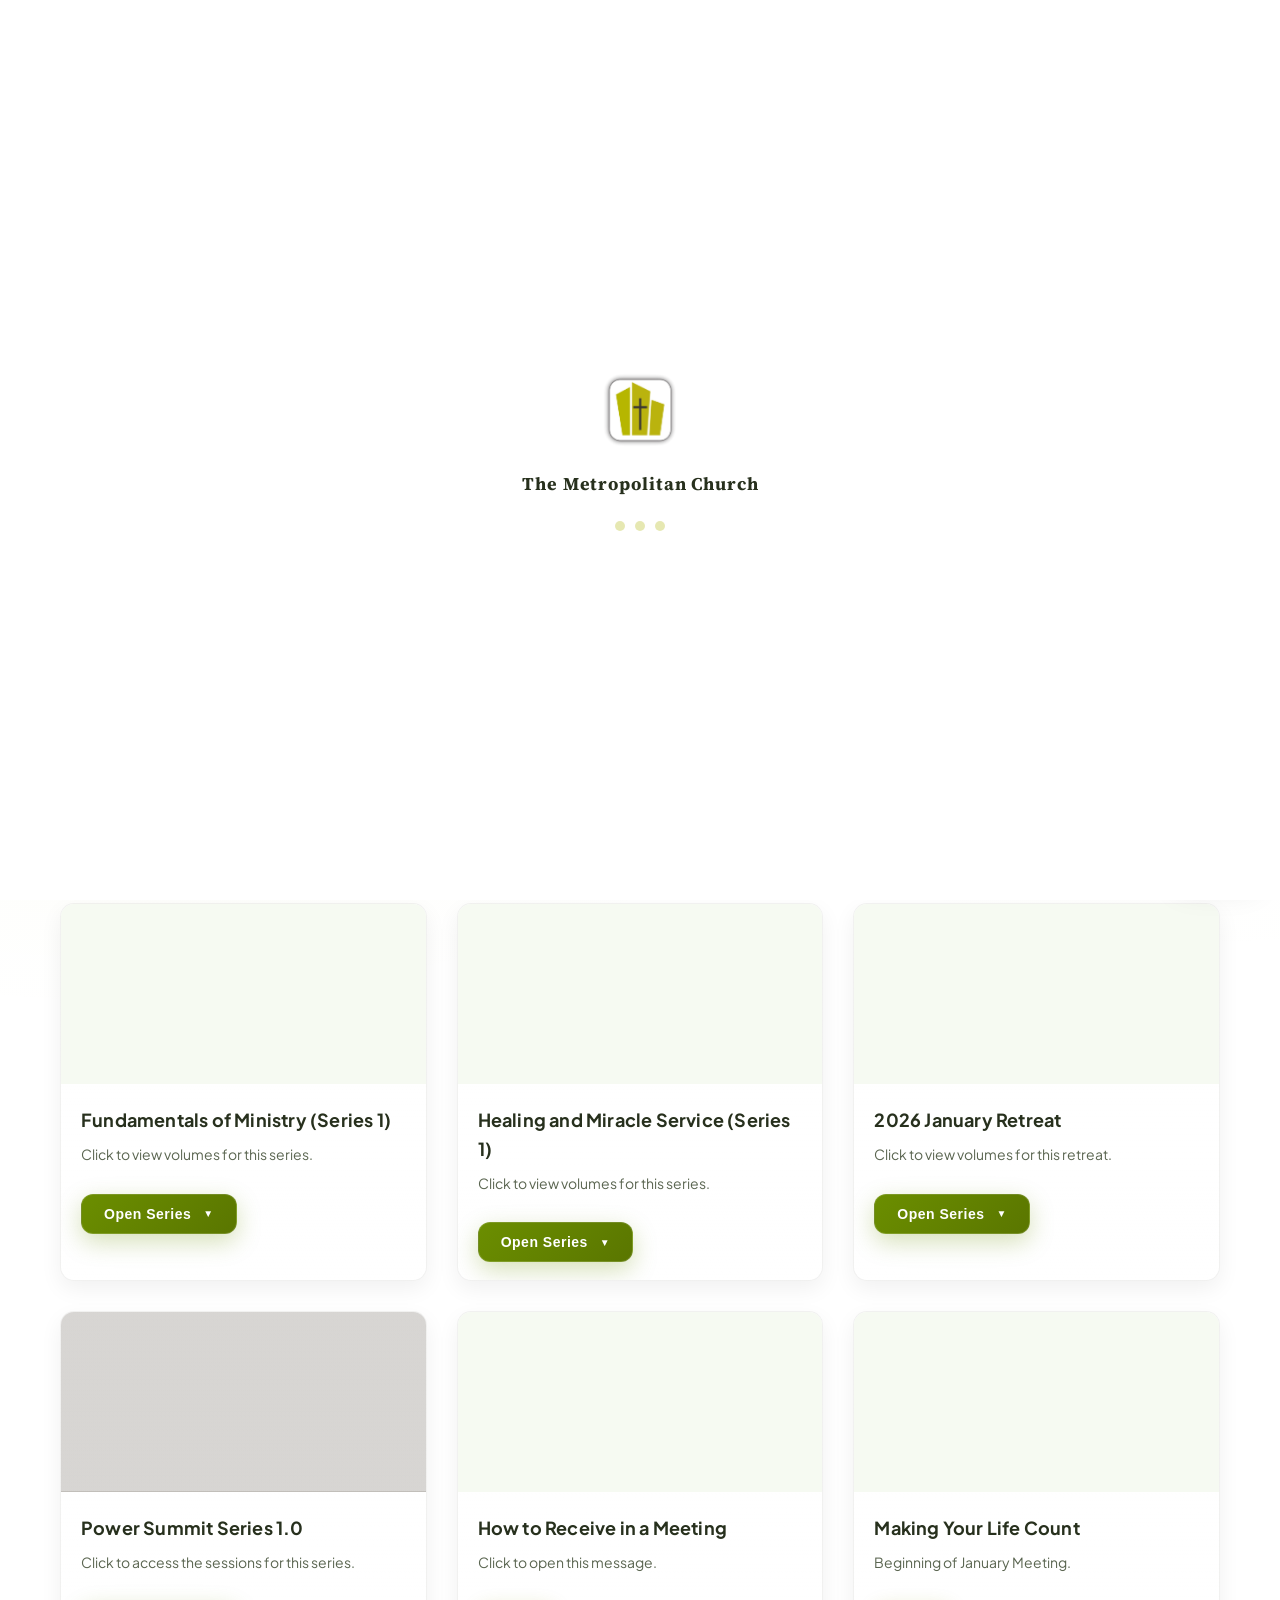
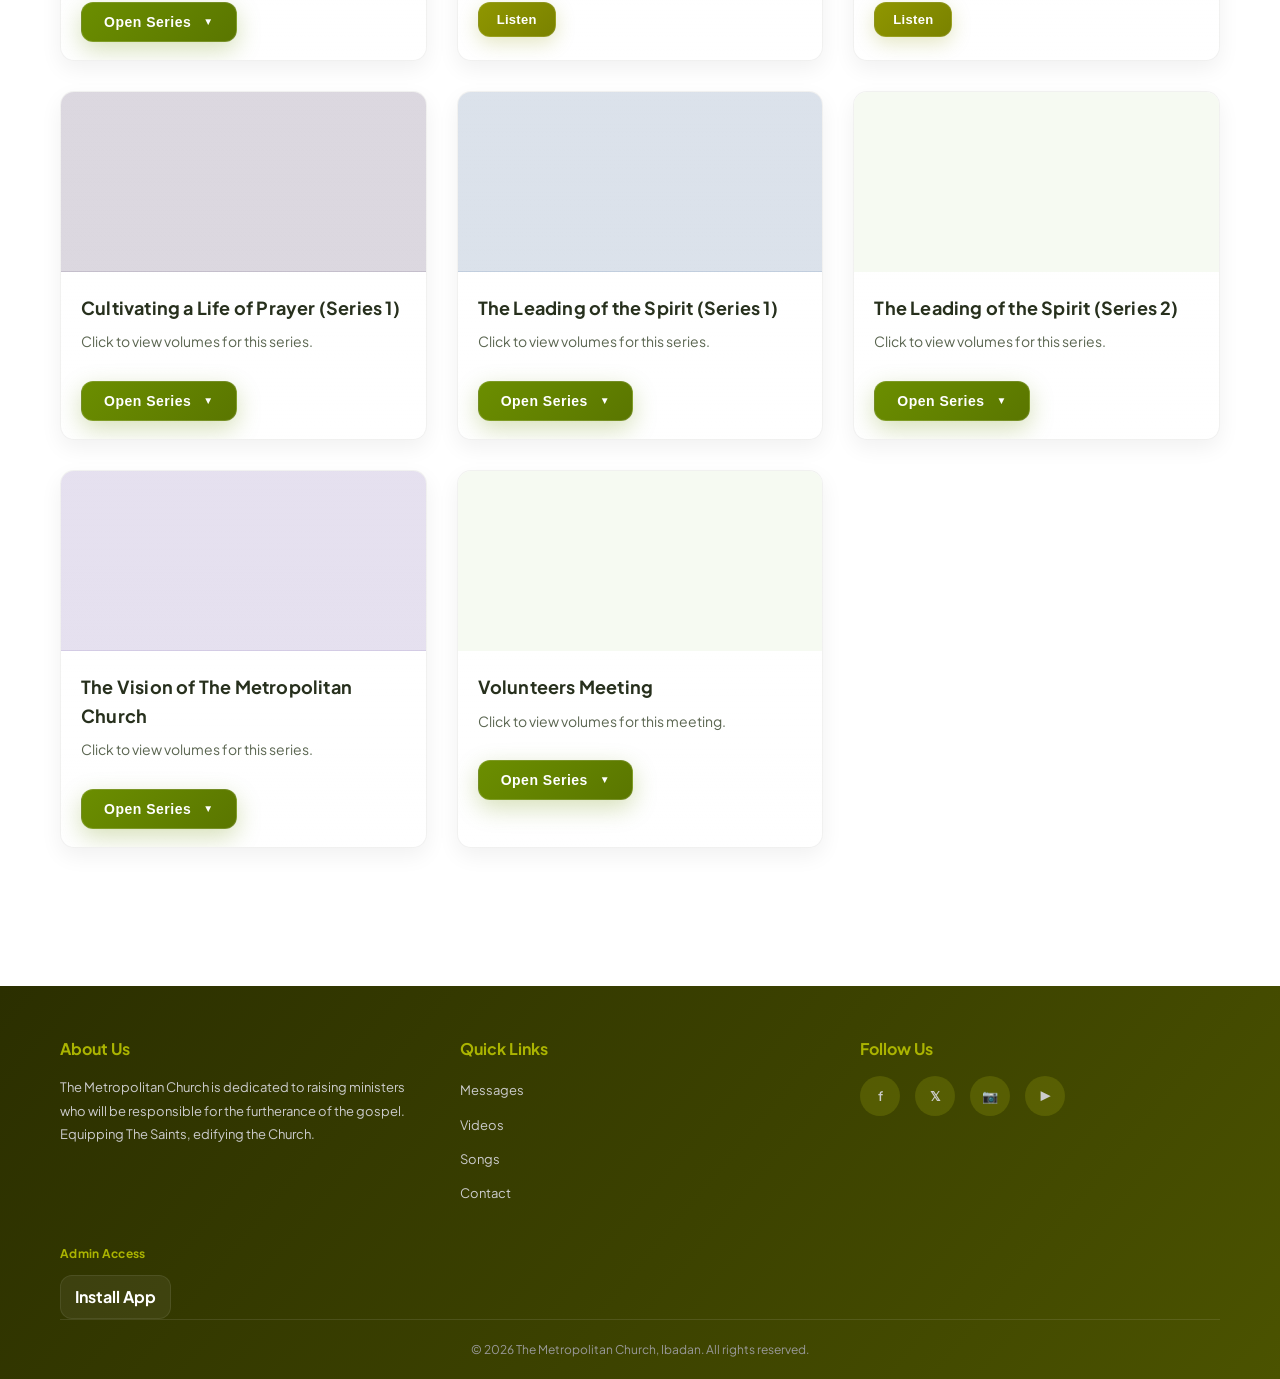
==== commit 7f744db5: "Add files via upload" ====
--- a/index.html
+++ b/index.html
@@ -6,17 +6,12 @@
     <title>The Metropolitan Church, Ibadan</title>
     <link rel="stylesheet" href="styles.css">
     <link rel="manifest" href="manifest.json">
-    <meta name="theme-color" content="#abb400">
+    <meta name="theme-color" content="#ffffff">
     <meta name="apple-mobile-web-app-capable" content="yes">
     <meta name="apple-mobile-web-app-status-bar-style" content="default">
     <meta name="apple-mobile-web-app-title" content="TMC">
-    <link rel="icon" type="image/png" sizes="192x192" href="icon-192.png">
+    <link rel="icon" type="image/png" sizes="192x192" href="icon-192-maskable.png">
     <link rel="apple-touch-icon" sizes="180x180" href="icon-180.png">
-    <link rel="apple-touch-icon" sizes="180x180" href="LOGO TMC.png">
-    <!-- iOS PWA Splash Screens -->
-    <link rel="apple-touch-startup-image" href="icon-192.png" media="(device-width: 428px) and (device-height: 926px)">
-    <link rel="apple-touch-startup-image" href="icon-192.png" media="(device-width: 390px) and (device-height: 844px)">
-    <link rel="apple-touch-startup-image" href="icon-180.png" media="(device-width: 375px) and (device-height: 812px)">
 </head>
 <body>
     <!-- Custom PWA Splash Screen -->
@@ -24,6 +19,11 @@
         <div class="pwa-splash-container">
             <img src="LOGO TMC.png" alt="TMC" class="pwa-splash-logo">
             <p class="pwa-splash-text">The Metropolitan Church</p>
+            <div class="pwa-splash-dots" aria-hidden="true">
+                <span></span>
+                <span></span>
+                <span></span>
+            </div>
         </div>
     </div>
     <!-- Navigation Bar -->
--- a/styles.css
+++ b/styles.css
@@ -132,6 +132,31 @@
     animation-delay: 100ms;
 }
 
+.pwa-splash-dots {
+    display: flex;
+    align-items: center;
+    justify-content: center;
+    gap: 10px;
+    margin-top: 2px;
+}
+
+.pwa-splash-dots span {
+    width: 10px;
+    height: 10px;
+    border-radius: 50%;
+    background: var(--primary-color);
+    opacity: 0.3;
+    animation: splash-dot-wave 1s ease-in-out infinite;
+}
+
+.pwa-splash-dots span:nth-child(2) {
+    animation-delay: 0.15s;
+}
+
+.pwa-splash-dots span:nth-child(3) {
+    animation-delay: 0.3s;
+}
+
 @keyframes splash-fade-in {
     from {
         opacity: 0;
@@ -140,6 +165,19 @@
     to {
         opacity: 1;
         transform: scale(1);
+    }
+}
+
+@keyframes splash-dot-wave {
+    0%,
+    80%,
+    100% {
+        transform: scale(0.8);
+        opacity: 0.3;
+    }
+    40% {
+        transform: scale(1);
+        opacity: 1;
     }
 }
 
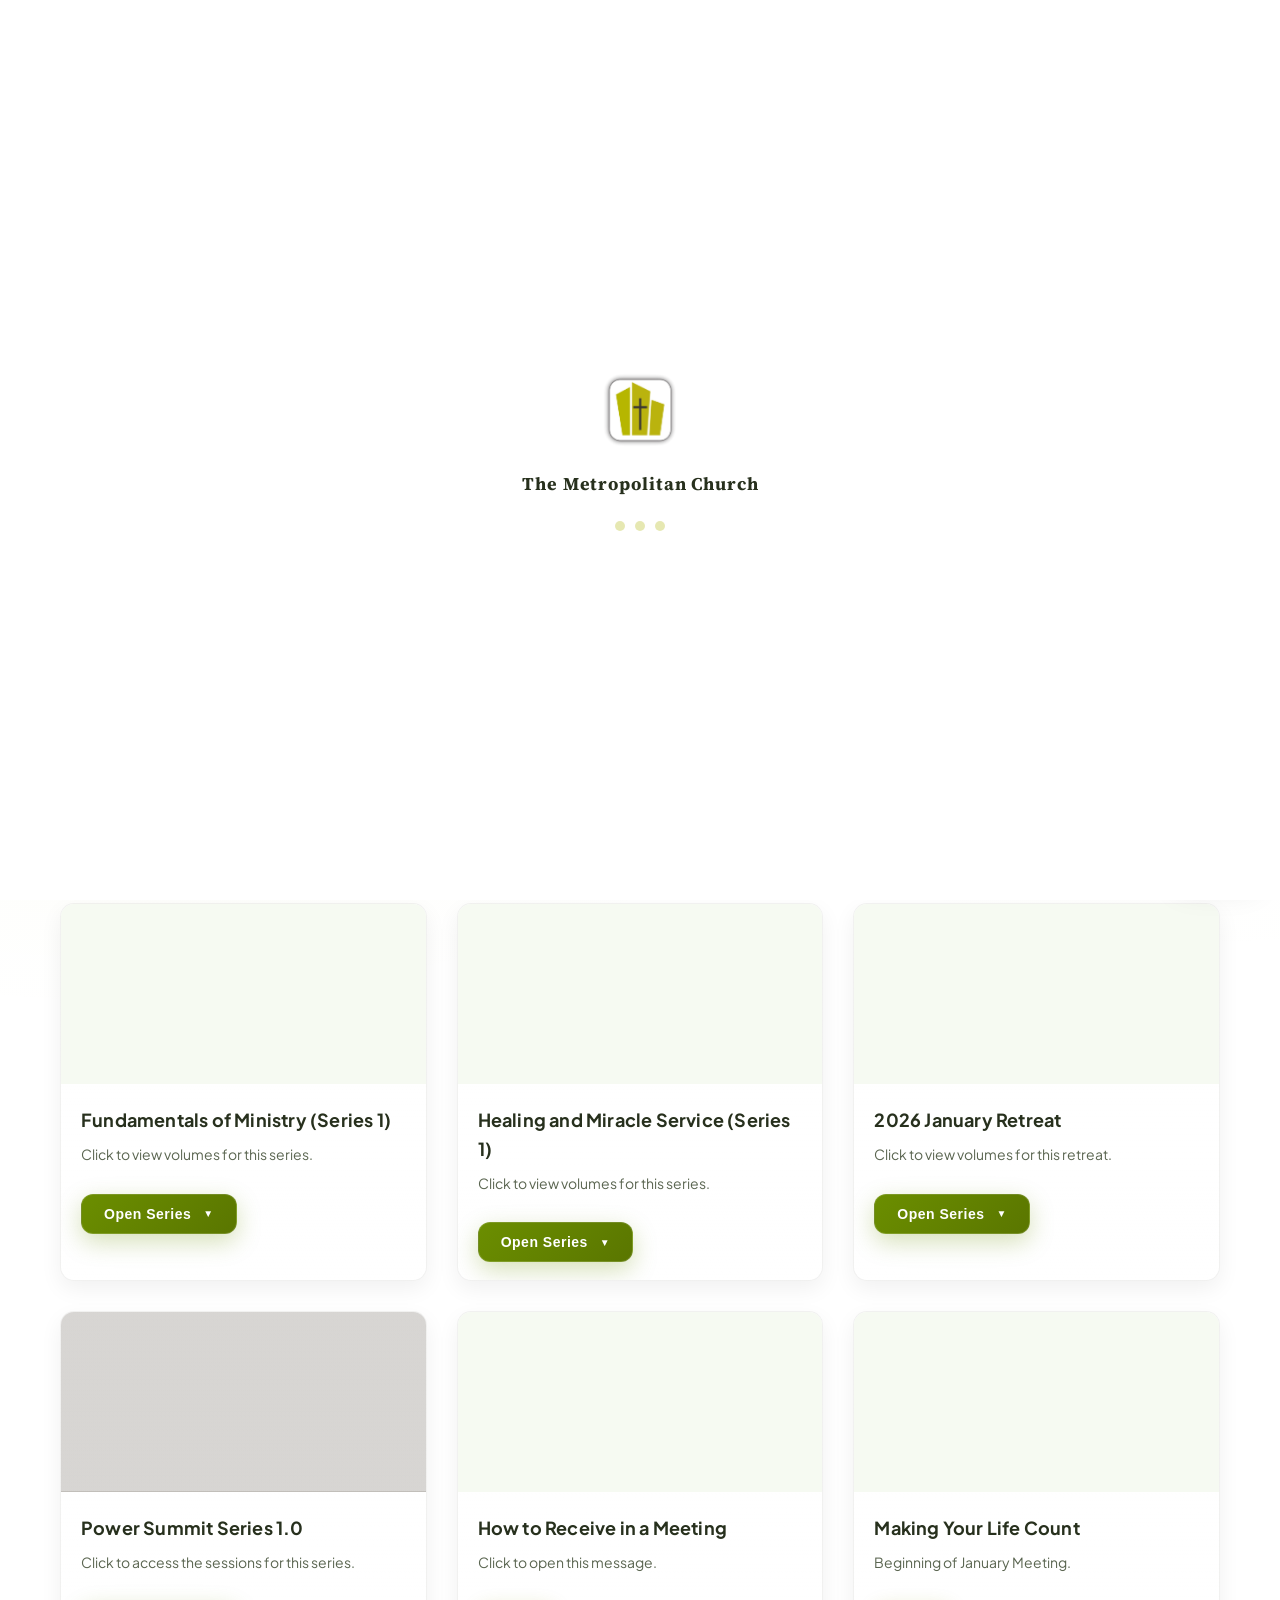
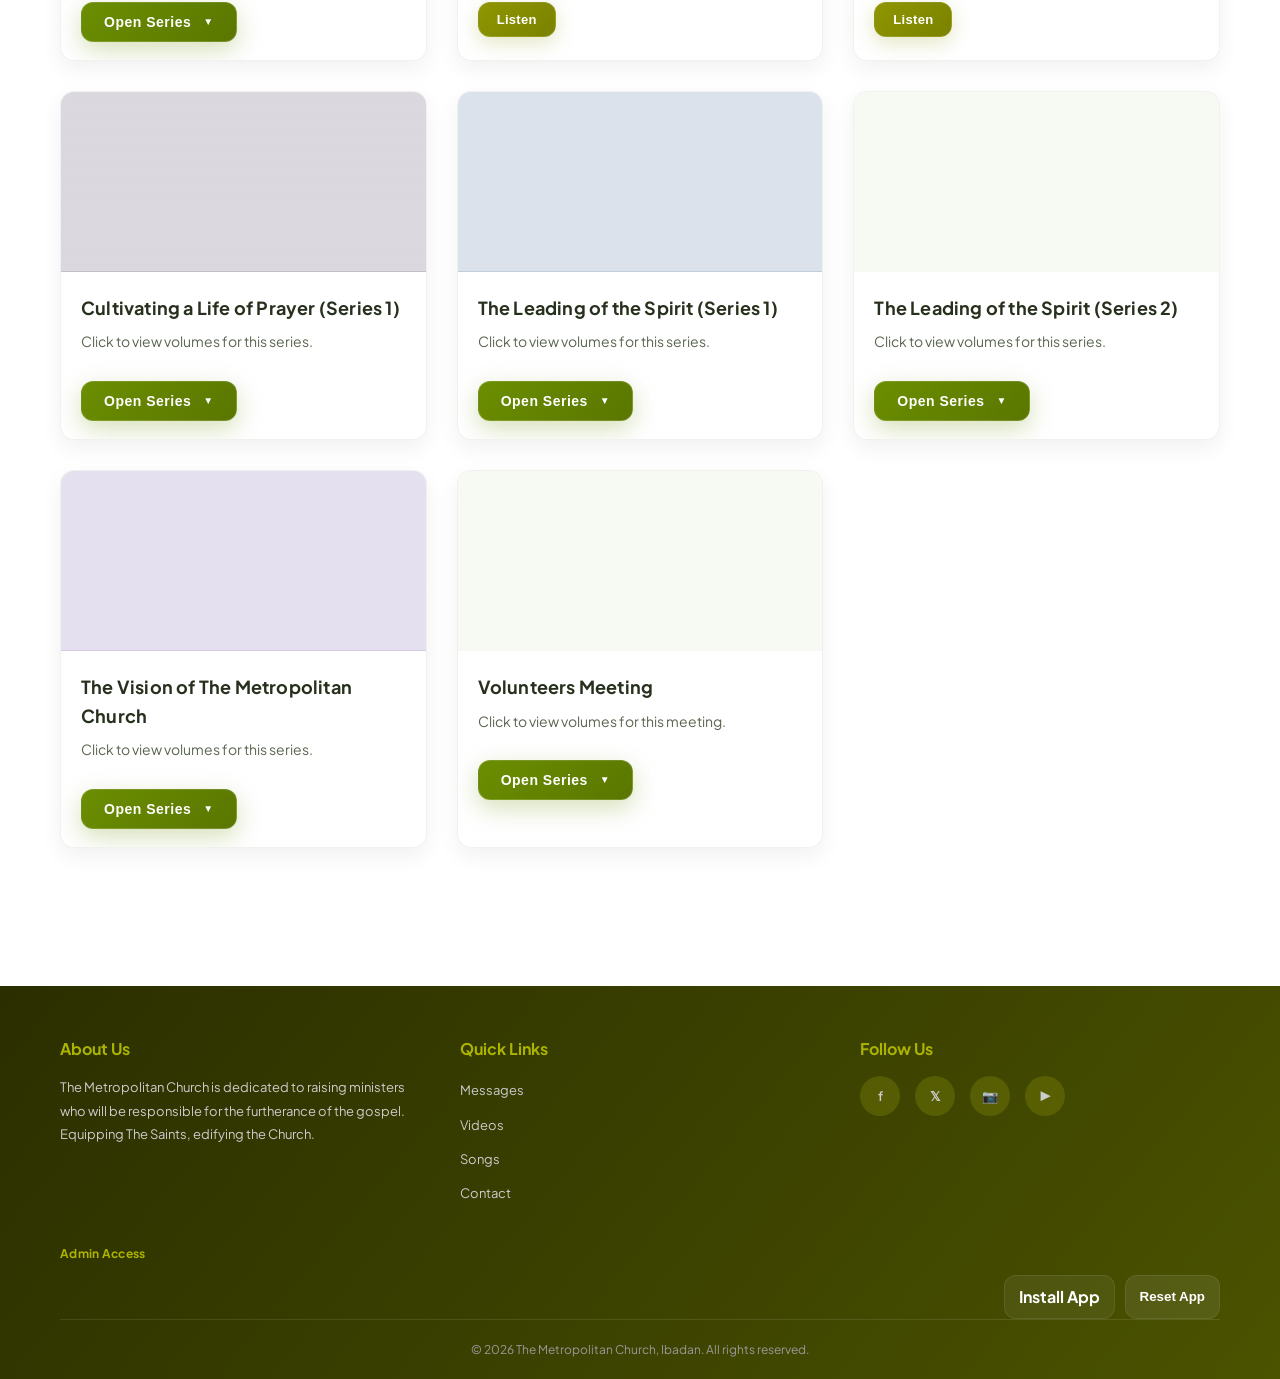
==== commit f4877e5f: "Add files via upload" ====
--- a/index.html
+++ b/index.html
@@ -2,7 +2,7 @@
 <html lang="en">
 <head>
     <meta charset="UTF-8">
-    <meta name="viewport" content="width=device-width, initial-scale=1.0">
+    <meta name="viewport" content="width=device-width, initial-scale=1.0, maximum-scale=1.0, user-scalable=no">
     <title>The Metropolitan Church, Ibadan</title>
     <link rel="stylesheet" href="styles.css">
     <link rel="manifest" href="manifest.json">
@@ -361,8 +361,9 @@
             <div class="footer-admin-link">
                 <a href="believer-login.html">Admin Access</a>
             </div>
-            <div class="footer-install">
+            <div class="footer-install" style="display:flex; justify-content:flex-end; gap:10px; flex-wrap:wrap; margin-top: 12px;">
                 <a href="#" id="installAppLink" class="install-link">Install App</a>
+                <button type="button" id="clearAppDataBtn" class="install-link" style="background: rgba(255,255,255,0.08);">Reset App</button>
             </div>
             <div class="footer-bottom">
                 <p>&copy; 2026 The Metropolitan Church, Ibadan. All rights reserved.</p>
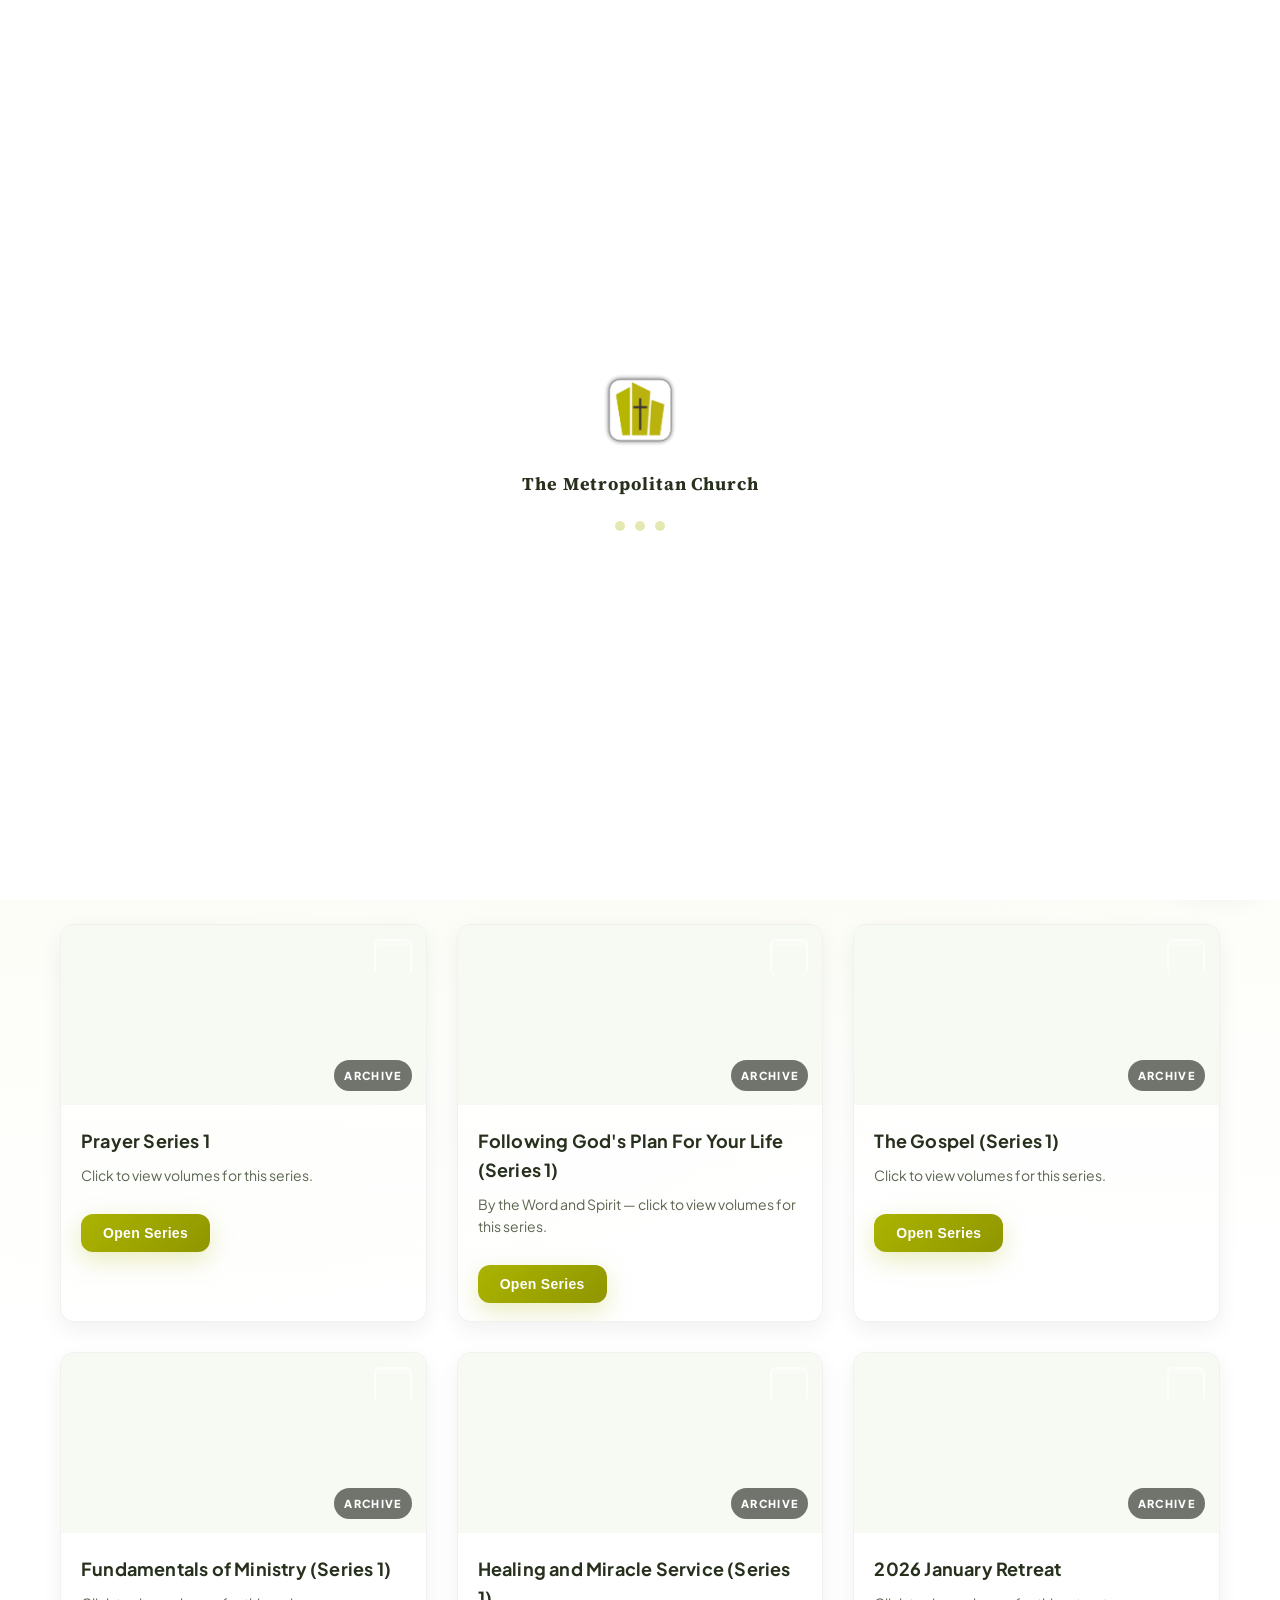
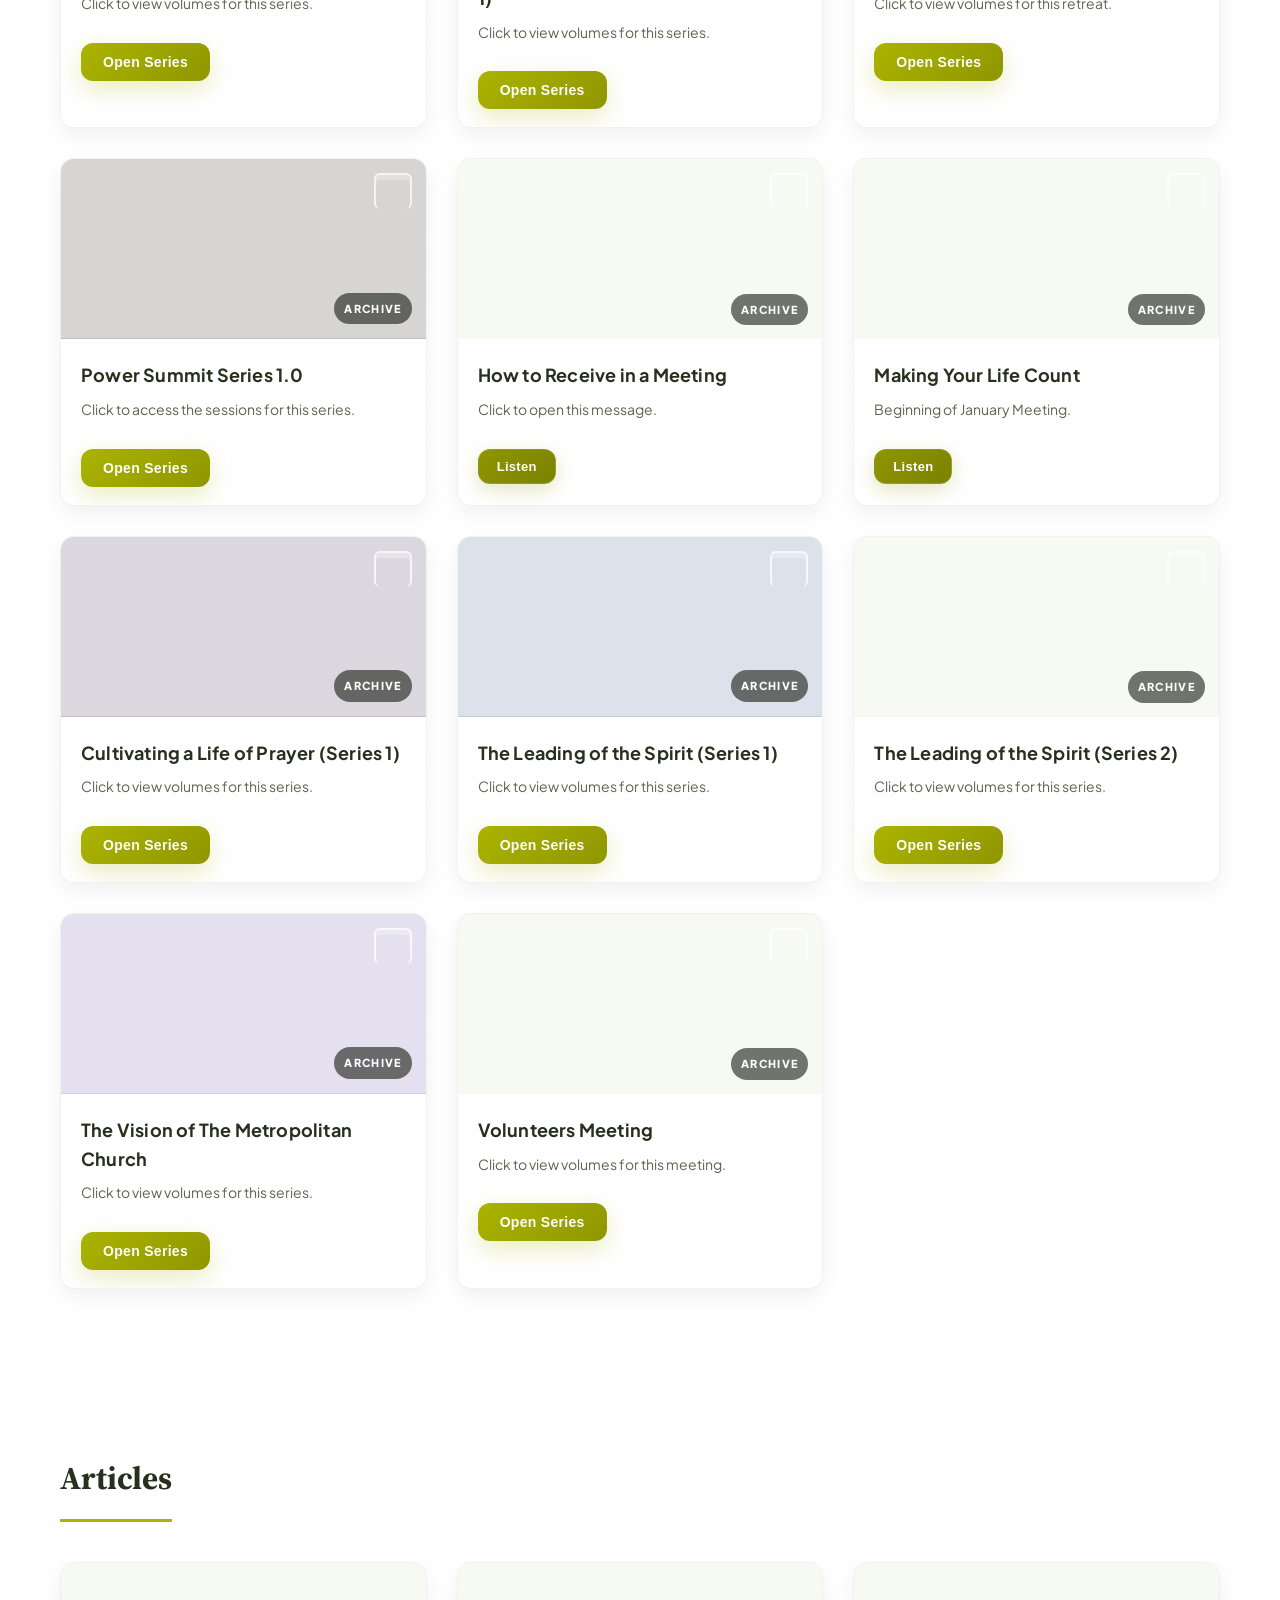
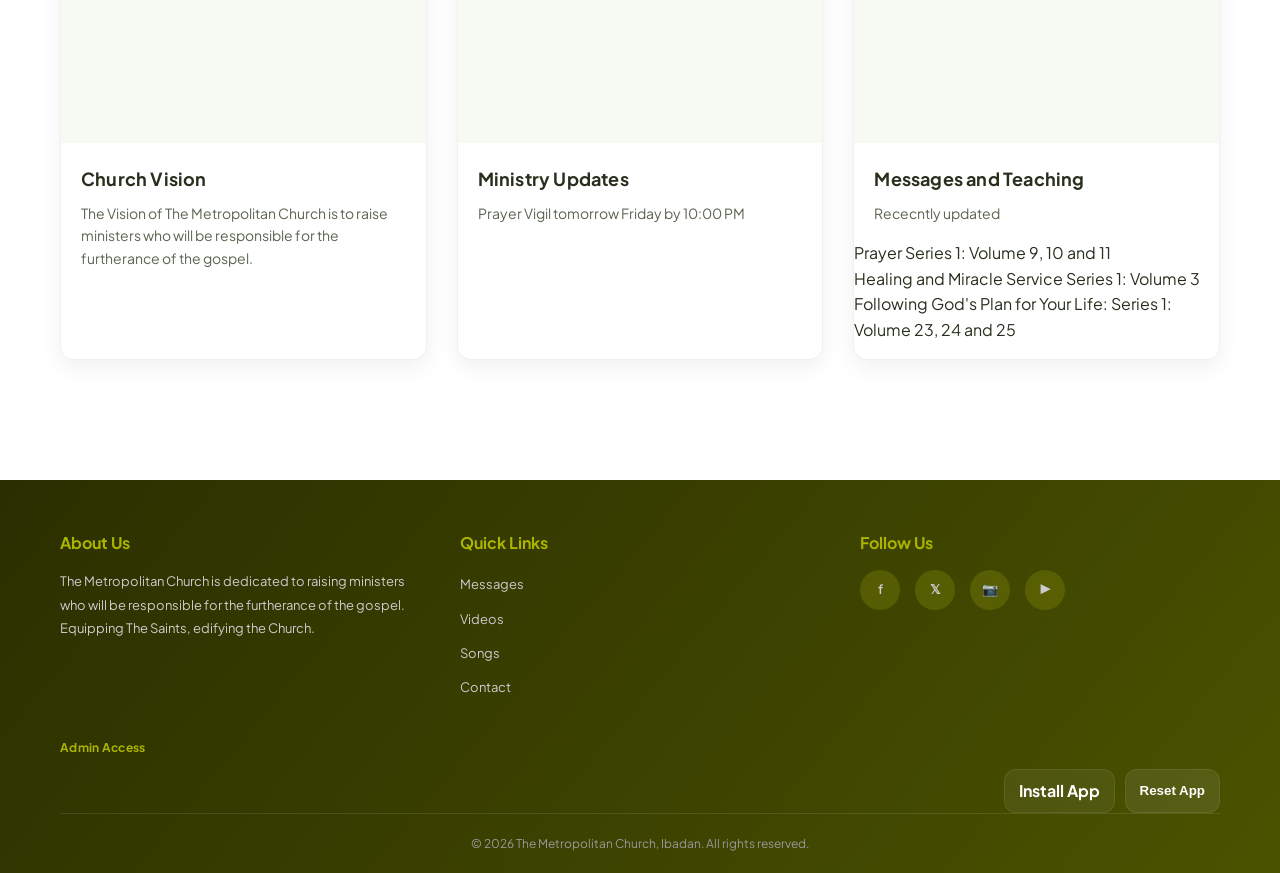
==== commit ebb7531f: "Add files via upload" ====
--- a/index.html
+++ b/index.html
@@ -39,6 +39,7 @@
             <ul class="nav-menu" id="navMenu">
                 <li class="nav-item"><a href="index.html" class="nav-link">MESSAGES</a></li>
                 <li class="nav-item"><a href="photos.html" class="nav-link">PHOTOS</a></li>
+                <li class="nav-item"><a href="quotes.html" class="nav-link">QUOTES</a></li>
                 <li class="nav-item"><a href="radio.html" class="nav-link">RADIO</a></li>
                 <li class="nav-item"><a href="videos.html" class="nav-link">VIDEOS</a></li>
                 <li class="nav-item"><a href="songs.html" class="nav-link">SONGS</a></li>
@@ -57,14 +58,45 @@
         <p>Equipping The Saints, edifying the Church.</p>
     </section>
 
-    <section class="search-section">
-        <div class="container">
-            <div class="search-box">
-                <input type="text" id="searchInput" class="search-input" placeholder="Search messages...">
-                <button id="searchBtn" class="search-btn">Search</button>
-            </div>
-        </div>
-    </section>
+    <section class="messages-hero">
+        <div class="container">
+            <div class="messages-hero-content">
+                <span class="hero-kicker">Teaching Archive</span>
+                <h1>Messages and Teaching</h1>
+                <p>Explore sermon series, retreat sessions, prayer teachings, and ministry resources in a cleaner archive layout.</p>
+            </div>
+        </div>
+    </section>
+
+    <section class="search-section" aria-label="Search messages">
+        <div class="container">
+            <div class="search-panel">
+                <div class="search-box">
+                    <label class="sr-only" for="searchInput">Search messages</label>
+                    <input type="text" id="searchInput" class="search-input" placeholder="Search messages, series, topics..." autocomplete="off">
+                    <button id="clearSearchBtn" class="search-clear" type="button" aria-label="Clear search">Clear</button>
+                    <button id="searchBtn" class="search-btn">Search</button>
+                </div>
+                <div class="search-meta" aria-live="polite">
+                    <span id="searchResultCount">Showing all messages</span>
+                </div>
+            </div>
+            <div class="filter-chips" aria-label="Filter messages">
+                <button type="button" class="filter-chip is-active" data-filter="all">All</button>
+                <button type="button" class="filter-chip" data-filter="prayer">Prayer</button>
+                <button type="button" class="filter-chip" data-filter="doctrine">Doctrine</button>
+                <button type="button" class="filter-chip" data-filter="healing">Healing</button>
+                <button type="button" class="filter-chip" data-filter="meetings">Meetings</button>
+                <button type="button" class="filter-chip" data-filter="vision">Vision</button>
+            </div>
+            <div id="messagesEmptyState" class="empty-state" hidden>
+                <div class="empty-state-icon" aria-hidden="true">∅</div>
+                <h3>No messages found</h3>
+                <p>Try another search term or choose a different category.</p>
+            </div>
+        </div>
+    </section>
+
     <section class="breadcrumb-bar" aria-label="Breadcrumb">
         <div class="container">
             <nav class="breadcrumb">
@@ -78,150 +110,158 @@
         <div class="container">
             <h2 class="section-title">Messages</h2>
             <div class="media-grid" id="mediaGrid">
-                <div class="media-card series-card" id="series-prayer-1">
+                <div class="media-card series-card" id="series-prayer-1" data-category="prayer">
                     <div class="media-image" style="background: #f6faf2 url('https://res.cloudinary.com/db1aj40dk/image/upload/v1778685741/prayerseries1_x88suo.jpg') center center / contain no-repeat;"></div>
                     <h3>Prayer Series 1</h3>
                     <p>Click to view volumes for this series.</p>
                     <div class="card-actions">
-                        <button class="btn btn-primary" onclick="toggleSeries('prayer-1')">Open Series</button>
-                    </div>
-
-                    <div class="volume-list" id="prayer-1-volumes" style="display:none; margin-top:12px;">
-                        <ul style="list-style: none; padding: 0; margin: 0;">
-                            <li style="padding:8px 0; border-bottom:1px solid #e6ecd8;"><strong>Volume 1:</strong> <button type="button" class="btn btn-primary listen-btn" data-url="https://drive.google.com/file/d/1_ln5R9hcp3fxmKTGIBGlUZ4YHlCFK9qS/view?usp=drivesdk" aria-label="Listen Volume 1">Listen</button></li>
-                            <li style="padding:8px 0; border-bottom:1px solid #e6ecd8;"><strong>Volume 2:</strong> <button type="button" class="btn btn-primary listen-btn" data-url="https://drive.google.com/file/d/14jOUC-WsyzCaiRXuh_Cu1I8AmUcvUIqO/view?usp=drivesdk" aria-label="Listen Volume 2">Listen</button></li>
-                            <li style="padding:8px 0; border-bottom:1px solid #e6ecd8;"><strong>Volume 3:</strong> <button type="button" class="btn btn-primary listen-btn" data-url="https://drive.google.com/file/d/1JLf_EuFTi75fZSuZE21DQy3p1exR0J2q/view?usp=drivesdk" aria-label="Listen Volume 3">Listen</button></li>
-                            <li style="padding:8px 0; border-bottom:1px solid #e6ecd8;"><strong>Volume 4:</strong> <button type="button" class="btn btn-primary listen-btn" data-url="https://drive.google.com/file/d/1PY4L3ATy1TMzjcVvdKUm0W6trZdwSwkC/view?usp=drivesdk" aria-label="Listen Volume 4">Listen</button></li>
-                            <li style="padding:8px 0; border-bottom:1px solid #e6ecd8;"><strong>Volume 5:</strong> <button type="button" class="btn btn-primary listen-btn" data-url="https://drive.google.com/file/d/1e4y9SYH6MPID-xuHOF54h80IqbKQChS2/view?usp=drivesdk" aria-label="Listen Volume 5">Listen</button></li>
-                            <li style="padding:8px 0; border-bottom:1px solid #e6ecd8;"><strong>Q and A Volume 6:</strong> <button type="button" class="btn btn-primary listen-btn" data-url="https://drive.google.com/file/d/1WmA_SJhZRuvtueZZV24JtVDwbyKvd8jH/view?usp=drivesdk" aria-label="Listen Q and A Volume">Listen</button></li>
-                            <li style="padding:8px 0;"><strong>Volume 7:</strong> <button type="button" class="btn btn-primary listen-btn" data-url="https://drive.google.com/file/d/1V47D5ycqAJF2fHt9tYyfFlGirFZWPAEF/view?usp=drivesdk" aria-label="Listen Volume 7">Listen</button></li>
+                        <button class="btn btn-primary" data-series-toggle="prayer-1">Open Series</button>
+                    </div>
+
+                    <div class="volume-list" id="prayer-1-volumes">
+                        <ul>
+                            <li><strong>Volume 1:</strong> <button type="button" class="btn btn-primary listen-btn" data-url="https://drive.google.com/file/d/1_ln5R9hcp3fxmKTGIBGlUZ4YHlCFK9qS/view?usp=drivesdk" aria-label="Listen Volume 1">Listen</button></li>
+                            <li><strong>Volume 2:</strong> <button type="button" class="btn btn-primary listen-btn" data-url="https://drive.google.com/file/d/14jOUC-WsyzCaiRXuh_Cu1I8AmUcvUIqO/view?usp=drivesdk" aria-label="Listen Volume 2">Listen</button></li>
+                            <li><strong>Volume 3:</strong> <button type="button" class="btn btn-primary listen-btn" data-url="https://drive.google.com/file/d/1JLf_EuFTi75fZSuZE21DQy3p1exR0J2q/view?usp=drivesdk" aria-label="Listen Volume 3">Listen</button></li>
+                            <li><strong>Volume 4:</strong> <button type="button" class="btn btn-primary listen-btn" data-url="https://drive.google.com/file/d/1PY4L3ATy1TMzjcVvdKUm0W6trZdwSwkC/view?usp=drivesdk" aria-label="Listen Volume 4">Listen</button></li>
+                            <li><strong>Volume 5:</strong> <button type="button" class="btn btn-primary listen-btn" data-url="https://drive.google.com/file/d/1e4y9SYH6MPID-xuHOF54h80IqbKQChS2/view?usp=drivesdk" aria-label="Listen Volume 5">Listen</button></li>
+                            <li><strong>Q and A Volume 6:</strong> <button type="button" class="btn btn-primary listen-btn" data-url="https://drive.google.com/file/d/1WmA_SJhZRuvtueZZV24JtVDwbyKvd8jH/view?usp=drivesdk" aria-label="Listen Q and A Volume">Listen</button></li>
+                            <li><strong>Volume 7:</strong> <button type="button" class="btn btn-primary listen-btn" data-url="https://drive.google.com/file/d/1V47D5ycqAJF2fHt9tYyfFlGirFZWPAEF/view?usp=drivesdk" aria-label="Listen Volume 7">Listen</button></li>
+                            <li><strong>Volume 8:</strong> <button type="button" class="btn btn-primary listen-btn" data-url="https://drive.google.com/file/d/1SVWY9Xu92pfgCDCPQ1k_QZPm9zz0sCSS/view?usp=drivesdk" aria-label="Listen Volume 8">Listen</button></li>
+                            <li><strong>Volume 9:</strong> <button type="button" class="btn btn-primary listen-btn" data-url="https://drive.google.com/file/d/1jszQao-LpEvHrwDQbzIDt9uBDZMJAlTu/view?usp=drivesdk" aria-label="Listen Volume 9">Listen</button></li>
+                            <li><strong>Volume 10:</strong> <button type="button" class="btn btn-primary listen-btn" data-url="https://drive.google.com/file/d/1EWKio3fiDYGBEVRMRVI3SZ1s_k80rxmS/view?usp=drivesdk" aria-label="Listen Volume 10">Listen</button></li>
+                            <li><strong>Volume 11:</strong> <button type="button" class="btn btn-primary listen-btn" data-url="https://drive.google.com/file/d/1s0_Kg8SGKFmftDYMYJcNKiOn1CpzFjSa/view?usp=drivesdk" aria-label="Listen Volume 11">Listen</button></li>
                         </ul>
                     </div>
                 </div>
                 
-                <div class="media-card series-card" id="series-following-1">
+                <div class="media-card series-card" id="series-following-1" data-category="doctrine">
                     <div class="media-image" style="background: #f6faf2 url('https://res.cloudinary.com/db1aj40dk/image/upload/v1778685741/following_God_s_plan_for_your_life_series1_cqrtfb.jpg') center center / contain no-repeat;"></div>
                     <h3>Following God's Plan For Your Life (Series 1)</h3>
                     <p>By the Word and Spirit — click to view volumes for this series.</p>
                     <div class="card-actions">
-                        <button class="btn btn-primary" onclick="toggleSeries('following-1')">Open Series</button>
-                    </div>
-
-                    <div class="volume-list" id="following-1-volumes" style="display:none; margin-top:12px;">
-                        <ul style="list-style: none; padding: 0; margin: 0;">
-                            <li style="padding:8px 0; border-bottom:1px solid #e6ecd8;"><strong>Volume 2:</strong> <button type="button" class="btn btn-primary listen-btn" data-url="https://drive.google.com/file/d/16wIOytRHofBu28DLE5klBLZmzeUc_C5e/view?usp=drive_link" aria-label="Listen Volume 2">Listen</button></li>
-                            <li style="padding:8px 0; border-bottom:1px solid #e6ecd8;"><strong>Volume 3:</strong> <button type="button" class="btn btn-primary listen-btn" data-url="https://drive.google.com/file/d/1Pjq3v16pihzlJ4jeCDfTMrnexDBGRZzq/view?usp=drive_link" aria-label="Listen Volume 3">Listen</button></li>
-                            <li style="padding:8px 0; border-bottom:1px solid #e6ecd8;"><strong>Volume 4:</strong> <button type="button" class="btn btn-primary listen-btn" data-url="https://drive.google.com/file/d/1khLyDo_QY9wEVeUFedkFk4QGBgm2sXPM/view?usp=drive_link" aria-label="Listen Volume 4">Listen</button></li>
-                            <li style="padding:8px 0; border-bottom:1px solid #e6ecd8;"><strong>Volume 5:</strong> <button type="button" class="btn btn-primary listen-btn" data-url="https://drive.google.com/file/d/1ikFFu6DgmgOFlQaCSn_WPSNVXHWxEe-Q/view?usp=drive_link" aria-label="Listen Volume 5">Listen</button></li>
-                            <li style="padding:8px 0; border-bottom:1px solid #e6ecd8;"><strong>Volume 6:</strong> <button type="button" class="btn btn-primary listen-btn" data-url="https://drive.google.com/file/d/1qiUt_PHFtPD-iLdWJdCD-Bx2Oo24_LWl/view?usp=drive_link" aria-label="Listen Volume 6">Listen</button></li>
-                            <li style="padding:8px 0; border-bottom:1px solid #e6ecd8;"><strong>Volume 7:</strong> <button type="button" class="btn btn-primary listen-btn" data-url="https://drive.google.com/file/d/1MsjumkehkSVuQ4YvmfmUSPrRyQXGUkJB/view?usp=drive_link" aria-label="Listen Volume 7">Listen</button></li>
-                            <li style="padding:8px 0; border-bottom:1px solid #e6ecd8;"><strong>Volume 8:</strong> <button type="button" class="btn btn-primary listen-btn" data-url="https://drive.google.com/file/d/1w58FEYMKQszJ_1u_vxALHfszalA-dhVq/view?usp=drive_link" aria-label="Listen Volume 8">Listen</button></li>
-                            <li style="padding:8px 0; border-bottom:1px solid #e6ecd8;"><strong>Volume 9:</strong> <button type="button" class="btn btn-primary listen-btn" data-url="https://drive.google.com/file/d/1ykHpwjpFVgVNzCjQl_IcywAutdDwV3Qe/view?usp=drive_link" aria-label="Listen Volume 9">Listen</button></li>
-                            <li style="padding:8px 0; border-bottom:1px solid #e6ecd8;"><strong>Volume 10:</strong> <button type="button" class="btn btn-primary listen-btn" data-url="https://drive.google.com/file/d/1nrKbZXVMKKDjYY-fb2sqhMyVFRJbJc7P/view?usp=drive_link" aria-label="Listen Volume 10">Listen</button></li>
-                            <li style="padding:8px 0; border-bottom:1px solid #e6ecd8;"><strong>Volume 11:</strong> <button type="button" class="btn btn-primary listen-btn" data-url="https://drive.google.com/file/d/16bp1zvaUbmtRRBhP00szkKwVPynXm078/view?usp=drive_link" aria-label="Listen Volume 11">Listen</button></li>
-                            <li style="padding:8px 0; border-bottom:1px solid #e6ecd8;"><strong>Volume 12:</strong> <button type="button" class="btn btn-primary listen-btn" data-url="https://drive.google.com/file/d/1BBSaXaGHg53LOB-v73E1P63SPoUkzrGL/view?usp=drive_link" aria-label="Listen Volume 12">Listen</button></li>
-                            <li style="padding:8px 0; border-bottom:1px solid #e6ecd8;"><strong>Volume 13:</strong> <button type="button" class="btn btn-primary listen-btn" data-url="https://drive.google.com/file/d/1453s0jl9KISBwM3Bd7rzp8k_VpaHQT7_/view?usp=drive_link" aria-label="Listen Volume 13">Listen</button></li>
-                            <li style="padding:8px 0; border-bottom:1px solid #e6ecd8;"><strong>Volume 14:</strong> <button type="button" class="btn btn-primary listen-btn" data-url="https://drive.google.com/file/d/1361r89F8Mnd7pyLSChdgUUzKB4BnXt9u/view?usp=drive_link" aria-label="Listen Volume 14">Listen</button></li>
-                            <li style="padding:8px 0; border-bottom:1px solid #e6ecd8;"><strong>Volume 15:</strong> <button type="button" class="btn btn-primary listen-btn" data-url="https://drive.google.com/file/d/1y9nDa19abw5MJtfmVeM12gRUVbD5n80f/view?usp=drive_link" aria-label="Listen Volume 15">Listen</button></li>
-                            <li style="padding:8px 0; border-bottom:1px solid #e6ecd8;"><strong>Volume 16:</strong> <button type="button" class="btn btn-primary listen-btn" data-url="https://drive.google.com/file/d/1q3xlwg1rc5U62CEetUA4cvp4x_AQik0L/view?usp=drive_link" aria-label="Listen Volume 16">Listen</button></li>
-                            <li style="padding:8px 0; border-bottom:1px solid #e6ecd8;"><strong>Volume 17:</strong> <button type="button" class="btn btn-primary listen-btn" data-url="https://drive.google.com/file/d/1XGmgUw1Jkdr6ywHbuI7c4Kcpqf40Sqii/view?usp=drive_link" aria-label="Listen Volume 17">Listen</button></li>
-                            <li style="padding:8px 0; border-bottom:1px solid #e6ecd8;"><strong>Volume 18:</strong> <button type="button" class="btn btn-primary listen-btn" data-url="https://drive.google.com/file/d/10JBa1rpaVVp2OwUZOlKIp8WpafA33Fhe/view?usp=drive_link" aria-label="Listen Volume 18">Listen</button></li>
-                            <li style="padding:8px 0; border-bottom:1px solid #e6ecd8;"><strong>Volume 19:</strong> <button type="button" class="btn btn-primary listen-btn" data-url="https://drive.google.com/file/d/1dfHAKIezKH0j_kS2WyamhCXY06EjZAbV/view?usp=drive_link" aria-label="Listen Volume 19">Listen</button></li>
-                            <li style="padding:8px 0; border-bottom:1px solid #e6ecd8;"><strong>Volume 20:</strong> <button type="button" class="btn btn-primary listen-btn" data-url="https://drive.google.com/file/d/1CB7mZOyiZVQqoX57EeTdhDvKA6T2qTHJ/view?usp=drive_link" aria-label="Listen Volume 20">Listen</button></li>
-                            <li style="padding:8px 0; border-bottom:1px solid #e6ecd8;"><strong>Volume 21:</strong> <button type="button" class="btn btn-primary listen-btn" data-url="https://drive.google.com/file/d/1kN5VsCuW1YVQ4z2w77US3bPkm3uiNxU6/view?usp=drive_link" aria-label="Listen Volume 21">Listen</button></li>
-                            <li style="padding:8px 0;"><strong>Volume 22:</strong> <button type="button" class="btn btn-primary listen-btn" data-url="https://drive.google.com/file/d/1UrJkGywjq6w3eKCxyc5FZWu3g1MuOGy8/view?usp=drive_link" aria-label="Listen Volume 22">Listen</button></li>
-                        </ul>
-                    </div>
-                </div>
-
-                <div class="media-card series-card" id="series-gospel-1">
+                        <button class="btn btn-primary" data-series-toggle="following-1">Open Series</button>
+                    </div>
+
+                    <div class="volume-list" id="following-1-volumes">
+                        <ul>
+                            <li><strong>Volume 2:</strong> <button type="button" class="btn btn-primary listen-btn" data-url="https://drive.google.com/file/d/16wIOytRHofBu28DLE5klBLZmzeUc_C5e/view?usp=drive_link" aria-label="Listen Volume 2">Listen</button></li>
+                            <li><strong>Volume 3:</strong> <button type="button" class="btn btn-primary listen-btn" data-url="https://drive.google.com/file/d/1Pjq3v16pihzlJ4jeCDfTMrnexDBGRZzq/view?usp=drive_link" aria-label="Listen Volume 3">Listen</button></li>
+                            <li><strong>Volume 4:</strong> <button type="button" class="btn btn-primary listen-btn" data-url="https://drive.google.com/file/d/1khLyDo_QY9wEVeUFedkFk4QGBgm2sXPM/view?usp=drive_link" aria-label="Listen Volume 4">Listen</button></li>
+                            <li><strong>Volume 5:</strong> <button type="button" class="btn btn-primary listen-btn" data-url="https://drive.google.com/file/d/1ikFFu6DgmgOFlQaCSn_WPSNVXHWxEe-Q/view?usp=drive_link" aria-label="Listen Volume 5">Listen</button></li>
+                            <li><strong>Volume 6:</strong> <button type="button" class="btn btn-primary listen-btn" data-url="https://drive.google.com/file/d/1qiUt_PHFtPD-iLdWJdCD-Bx2Oo24_LWl/view?usp=drive_link" aria-label="Listen Volume 6">Listen</button></li>
+                            <li><strong>Volume 7:</strong> <button type="button" class="btn btn-primary listen-btn" data-url="https://drive.google.com/file/d/1MsjumkehkSVuQ4YvmfmUSPrRyQXGUkJB/view?usp=drive_link" aria-label="Listen Volume 7">Listen</button></li>
+                            <li><strong>Volume 8:</strong> <button type="button" class="btn btn-primary listen-btn" data-url="https://drive.google.com/file/d/1w58FEYMKQszJ_1u_vxALHfszalA-dhVq/view?usp=drive_link" aria-label="Listen Volume 8">Listen</button></li>
+                            <li><strong>Volume 9:</strong> <button type="button" class="btn btn-primary listen-btn" data-url="https://drive.google.com/file/d/1ykHpwjpFVgVNzCjQl_IcywAutdDwV3Qe/view?usp=drive_link" aria-label="Listen Volume 9">Listen</button></li>
+                            <li><strong>Volume 10:</strong> <button type="button" class="btn btn-primary listen-btn" data-url="https://drive.google.com/file/d/1nrKbZXVMKKDjYY-fb2sqhMyVFRJbJc7P/view?usp=drive_link" aria-label="Listen Volume 10">Listen</button></li>
+                            <li><strong>Volume 11:</strong> <button type="button" class="btn btn-primary listen-btn" data-url="https://drive.google.com/file/d/16bp1zvaUbmtRRBhP00szkKwVPynXm078/view?usp=drive_link" aria-label="Listen Volume 11">Listen</button></li>
+                            <li><strong>Volume 12:</strong> <button type="button" class="btn btn-primary listen-btn" data-url="https://drive.google.com/file/d/1BBSaXaGHg53LOB-v73E1P63SPoUkzrGL/view?usp=drive_link" aria-label="Listen Volume 12">Listen</button></li>
+                            <li><strong>Volume 13:</strong> <button type="button" class="btn btn-primary listen-btn" data-url="https://drive.google.com/file/d/1453s0jl9KISBwM3Bd7rzp8k_VpaHQT7_/view?usp=drive_link" aria-label="Listen Volume 13">Listen</button></li>
+                            <li><strong>Volume 14:</strong> <button type="button" class="btn btn-primary listen-btn" data-url="https://drive.google.com/file/d/1361r89F8Mnd7pyLSChdgUUzKB4BnXt9u/view?usp=drive_link" aria-label="Listen Volume 14">Listen</button></li>
+                            <li><strong>Volume 15:</strong> <button type="button" class="btn btn-primary listen-btn" data-url="https://drive.google.com/file/d/1y9nDa19abw5MJtfmVeM12gRUVbD5n80f/view?usp=drive_link" aria-label="Listen Volume 15">Listen</button></li>
+                            <li><strong>Volume 16:</strong> <button type="button" class="btn btn-primary listen-btn" data-url="https://drive.google.com/file/d/1q3xlwg1rc5U62CEetUA4cvp4x_AQik0L/view?usp=drive_link" aria-label="Listen Volume 16">Listen</button></li>
+                            <li><strong>Volume 17:</strong> <button type="button" class="btn btn-primary listen-btn" data-url="https://drive.google.com/file/d/1XGmgUw1Jkdr6ywHbuI7c4Kcpqf40Sqii/view?usp=drive_link" aria-label="Listen Volume 17">Listen</button></li>
+                            <li><strong>Volume 18:</strong> <button type="button" class="btn btn-primary listen-btn" data-url="https://drive.google.com/file/d/10JBa1rpaVVp2OwUZOlKIp8WpafA33Fhe/view?usp=drive_link" aria-label="Listen Volume 18">Listen</button></li>
+                            <li><strong>Volume 19:</strong> <button type="button" class="btn btn-primary listen-btn" data-url="https://drive.google.com/file/d/1dfHAKIezKH0j_kS2WyamhCXY06EjZAbV/view?usp=drive_link" aria-label="Listen Volume 19">Listen</button></li>
+                            <li><strong>Volume 20:</strong> <button type="button" class="btn btn-primary listen-btn" data-url="https://drive.google.com/file/d/1CB7mZOyiZVQqoX57EeTdhDvKA6T2qTHJ/view?usp=drive_link" aria-label="Listen Volume 20">Listen</button></li>
+                            <li><strong>Volume 21:</strong> <button type="button" class="btn btn-primary listen-btn" data-url="https://drive.google.com/file/d/1kN5VsCuW1YVQ4z2w77US3bPkm3uiNxU6/view?usp=drive_link" aria-label="Listen Volume 21">Listen</button></li>
+                            <li><strong>Volume 22:</strong> <button type="button" class="btn btn-primary listen-btn" data-url="https://drive.google.com/file/d/1UrJkGywjq6w3eKCxyc5FZWu3g1MuOGy8/view?usp=drive_link" aria-label="Listen Volume 22">Listen</button></li>
+                            <li><strong>Volume 23:</strong> <button type="button" class="btn btn-primary listen-btn" data-url="https://drive.google.com/file/d/15zN5gfhJhjiN38eTlsYxft6z5gYaCZnY/view?usp=drivesdk" aria-label="Listen Volume 23">Listen</button></li>
+                            <li><strong>Volume 24:</strong> <button type="button" class="btn btn-primary listen-btn" data-url="https://drive.google.com/file/d/170iX1LMIghyAPOBfoU_Emj2b7ul2fmyE/view?usp=drivesdk" aria-label="Listen Volume 24">Listen</button></li>
+                            <li><strong>Volume 25:</strong> <button type="button" class="btn btn-primary listen-btn" data-url="https://drive.google.com/file/d/1fx1iEduwlzKN0Wm7h8-xJ_yFQge9wErS/view?usp=drivesdk" aria-label="Listen Volume 25">Listen</button></li>
+                        </ul>
+                    </div>
+                </div>
+
+                <div class="media-card series-card" id="series-gospel-1" data-category="doctrine">
                     <div class="media-image" style="background: #f6faf2 url('https://res.cloudinary.com/db1aj40dk/image/upload/v1778685741/the_gospel_pog5vz.jpg') center center / contain no-repeat;"></div>
                     <h3>The Gospel (Series 1)</h3>
                     <p>Click to view volumes for this series.</p>
                     <div class="card-actions">
-                        <button class="btn btn-primary" onclick="toggleSeries('gospel-1')">Open Series</button>
-                    </div>
-
-                    <div class="volume-list" id="gospel-1-volumes" style="display:none; margin-top:12px;">
-                        <ul style="list-style: none; padding: 0; margin: 0;">
-                            <li style="padding:8px 0; border-bottom:1px solid #e6ecd8;"><strong>Volume 1:</strong> <button type="button" class="btn btn-primary listen-btn" data-url="https://drive.google.com/file/d/1UxWeIpwBjAVwXnx-gvqHUqJihQQmmLwY/view?usp=drivesdk" aria-label="Listen Volume 1">Listen</button></li>
-                            <li style="padding:8px 0; border-bottom:1px solid #e6ecd8;"><strong>Volume 2:</strong> <button type="button" class="btn btn-primary listen-btn" data-url="https://drive.google.com/file/d/1gTKt6kBNet8c17fFZNgM2hVkKk2PheDE/view?usp=drivesdk" aria-label="Listen Volume 2">Listen</button></li>
-                            <li style="padding:8px 0; border-bottom:1px solid #e6ecd8;"><strong>Volume 3:</strong> <button type="button" class="btn btn-primary listen-btn" data-url="https://drive.google.com/file/d/1ftVklcGMhZOCNbw1gGgw-6-4Lh86EyOs/view?usp=drive_link" aria-label="Listen Volume 3">Listen</button></li>
-                            <li style="padding:8px 0;"><strong>Volume 4:</strong> <button type="button" class="btn btn-primary listen-btn" data-url="https://drive.google.com/file/d/1KV_Qml5HZs9CW2tCi6rL1fTiZIzD7ERC/view?usp=drivesdk" aria-label="Listen Volume 4">Listen</button></li>
-                        </ul>
-                    </div>
-                </div>
-
-                <div class="media-card series-card" id="series-fundamentals-1">
+                        <button class="btn btn-primary" data-series-toggle="gospel-1">Open Series</button>
+                    </div>
+
+                    <div class="volume-list" id="gospel-1-volumes">
+                        <ul>
+                            <li><strong>Volume 1:</strong> <button type="button" class="btn btn-primary listen-btn" data-url="https://drive.google.com/file/d/1UxWeIpwBjAVwXnx-gvqHUqJihQQmmLwY/view?usp=drivesdk" aria-label="Listen Volume 1">Listen</button></li>
+                            <li><strong>Volume 2:</strong> <button type="button" class="btn btn-primary listen-btn" data-url="https://drive.google.com/file/d/1gTKt6kBNet8c17fFZNgM2hVkKk2PheDE/view?usp=drivesdk" aria-label="Listen Volume 2">Listen</button></li>
+                            <li><strong>Volume 3:</strong> <button type="button" class="btn btn-primary listen-btn" data-url="https://drive.google.com/file/d/1ftVklcGMhZOCNbw1gGgw-6-4Lh86EyOs/view?usp=drive_link" aria-label="Listen Volume 3">Listen</button></li>
+                            <li><strong>Volume 4:</strong> <button type="button" class="btn btn-primary listen-btn" data-url="https://drive.google.com/file/d/1KV_Qml5HZs9CW2tCi6rL1fTiZIzD7ERC/view?usp=drivesdk" aria-label="Listen Volume 4">Listen</button></li>
+                        </ul>
+                    </div>
+                </div>
+
+                <div class="media-card series-card" id="series-fundamentals-1" data-category="doctrine">
                     <div class="media-image" style="background: #f6faf2 url('https://res.cloudinary.com/db1aj40dk/image/upload/v1778685740/fundamentalsofministry_n0mluw.jpg') center center / contain no-repeat;"></div>
                     <h3>Fundamentals of Ministry (Series 1)</h3>
                     <p>Click to view volumes for this series.</p>
                     <div class="card-actions">
-                        <button class="btn btn-primary" onclick="toggleSeries('fundamentals-1')">Open Series</button>
-                    </div>
-
-                    <div class="volume-list" id="fundamentals-1-volumes" style="display:none; margin-top:12px;">
-                        <ul style="list-style: none; padding: 0; margin: 0;">
-                            <li style="padding:8px 0; border-bottom:1px solid #e6ecd8;"><strong>Volume 1:</strong> <button type="button" class="btn btn-primary listen-btn" data-url="https://drive.google.com/file/d/1Gmvwv7u9u4Bu-ERDObzFzIgmYHl_MunW/view?usp=drivesdk" aria-label="Listen Volume 1">Listen</button></li>
-                            <li style="padding:8px 0; border-bottom:1px solid #e6ecd8;"><strong>Volume 2:</strong> <span>(The Gospel)</span> <button type="button" class="btn btn-primary listen-btn" data-url="https://drive.google.com/file/d/1GvPl_T3HwTYUMJstJW7bNYCCsIqHyqxq/view?usp=drivesdk" aria-label="Listen Volume 2">Listen</button></li>
-                            <li style="padding:8px 0; border-bottom:1px solid #e6ecd8;"><strong>Volume 3:</strong> <span>(The Church)</span> <button type="button" class="btn btn-primary listen-btn" data-url="https://drive.google.com/file/d/1L521j2RFEkiqg5a_cI8PtycjHAAKCQ2C/view?usp=drivesdk" aria-label="Listen Volume 3">Listen</button></li>
-                            <li style="padding:8px 0;"><strong>Volume 4:</strong> <span>(The Supernatural)</span> <button type="button" class="btn btn-primary listen-btn" data-url="https://drive.google.com/file/d/1NT5AzIMFx78o6A0PK7sC3oWw_yEoBNoD/view?usp=drivesdk" aria-label="Listen Volume 4">Listen</button></li>
-                        </ul>
-                    </div>
-                </div>
-
-                <div class="media-card series-card" id="series-healing-1">
+                        <button class="btn btn-primary" data-series-toggle="fundamentals-1">Open Series</button>
+                    </div>
+
+                    <div class="volume-list" id="fundamentals-1-volumes">
+                        <ul>
+                            <li><strong>Volume 1:</strong> <button type="button" class="btn btn-primary listen-btn" data-url="https://drive.google.com/file/d/1Gmvwv7u9u4Bu-ERDObzFzIgmYHl_MunW/view?usp=drivesdk" aria-label="Listen Volume 1">Listen</button></li>
+                            <li><strong>Volume 2:</strong> <span>(The Gospel)</span> <button type="button" class="btn btn-primary listen-btn" data-url="https://drive.google.com/file/d/1GvPl_T3HwTYUMJstJW7bNYCCsIqHyqxq/view?usp=drivesdk" aria-label="Listen Volume 2">Listen</button></li>
+                            <li><strong>Volume 3:</strong> <span>(The Church)</span> <button type="button" class="btn btn-primary listen-btn" data-url="https://drive.google.com/file/d/1L521j2RFEkiqg5a_cI8PtycjHAAKCQ2C/view?usp=drivesdk" aria-label="Listen Volume 3">Listen</button></li>
+                            <li><strong>Volume 4:</strong> <span>(The Supernatural)</span> <button type="button" class="btn btn-primary listen-btn" data-url="https://drive.google.com/file/d/1NT5AzIMFx78o6A0PK7sC3oWw_yEoBNoD/view?usp=drivesdk" aria-label="Listen Volume 4">Listen</button></li>
+                        </ul>
+                    </div>
+                </div>
+
+                <div class="media-card series-card" id="series-healing-1" data-category="healing">
                     <div class="media-image" style="background: #f6faf2 url('https://res.cloudinary.com/db1aj40dk/image/upload/v1778685740/healingandmiracleservice_bhbbbq.jpg') center center / contain no-repeat;"></div>
                     <h3>Healing and Miracle Service (Series 1)</h3>
                     <p>Click to view volumes for this series.</p>
                     <div class="card-actions">
-                        <button class="btn btn-primary" onclick="toggleSeries('healing-1')">Open Series</button>
-                    </div>
-
-                    <div class="volume-list" id="healing-1-volumes" style="display:none; margin-top:12px;">
-                        <ul style="list-style: none; padding: 0; margin: 0;">
-                            <li style="padding:8px 0; border-bottom:1px solid #e6ecd8;"><strong>Volume 1:</strong> <button type="button" class="btn btn-primary listen-btn" data-url="https://drive.google.com/file/d/1JpXR31h88t8v3Mz1s7yb6JXdY91dTBpI/view?usp=drivesdk" aria-label="Listen Volume 1">Listen</button></li>
-                            <li style="padding:8px 0; border-bottom:1px solid #e6ecd8;"><strong>Volume 2:</strong> <button type="button" class="btn btn-primary listen-btn" data-url="https://drive.google.com/file/d/1BiitDak9Dpx7GY5UTGGnoUdf5dUdrlWi/view?usp=drivesdk" aria-label="Listen Volume 2">Listen</button></li>
-                            <li style="padding:8px 0;"><strong>Volume 2a:</strong> <button type="button" class="btn btn-primary listen-btn" data-url="https://drive.google.com/file/d/14pR2lNm9T6oz64VA3U4T-7eFbFuMnzoK/view?usp=drivesdk" aria-label="Listen Volume 2a">Listen</button></li>
-                        </ul>
-                    </div>
-                </div>
-
-                <div class="media-card series-card" id="series-retreat-2026">
+                        <button class="btn btn-primary" data-series-toggle="healing-1">Open Series</button>
+                    </div>
+
+                    <div class="volume-list" id="healing-1-volumes">
+                        <ul>
+                            <li><strong>Volume 1:</strong> <button type="button" class="btn btn-primary listen-btn" data-url="https://drive.google.com/file/d/1JpXR31h88t8v3Mz1s7yb6JXdY91dTBpI/view?usp=drivesdk" aria-label="Listen Volume 1">Listen</button></li>
+                            <li><strong>Volume 2:</strong> <button type="button" class="btn btn-primary listen-btn" data-url="https://drive.google.com/file/d/1BiitDak9Dpx7GY5UTGGnoUdf5dUdrlWi/view?usp=drivesdk" aria-label="Listen Volume 2">Listen</button></li>
+                            <li><strong>Volume 2a:</strong> <button type="button" class="btn btn-primary listen-btn" data-url="https://drive.google.com/file/d/14pR2lNm9T6oz64VA3U4T-7eFbFuMnzoK/view?usp=drivesdk" aria-label="Listen Volume 2a">Listen</button></li>
+                            <li><strong>Volume 3:</strong> <button type="button" class="btn btn-primary listen-btn" data-url="https://drive.google.com/file/d/1J5NRcr7g9xqRxoFo9K0VDfU0BkMsbrFY/view?usp=drivesdk" aria-label="Listen Volume 3">Listen</button></li>
+                        </ul>
+                    </div>
+                </div>
+
+                <div class="media-card series-card" id="series-retreat-2026" data-category="meetings">
                     <div class="media-image" style="background: #f6faf2 url('https://res.cloudinary.com/db1aj40dk/image/upload/v1778685741/january_retreat_gzht7v.jpg') center center / contain no-repeat;"></div>
                     <h3>2026 January Retreat</h3>
                     <p>Click to view volumes for this retreat.</p>
                     <div class="card-actions">
-                        <button class="btn btn-primary" onclick="toggleSeries('retreat-2026')">Open Series</button>
-                    </div>
-
-                    <div class="volume-list" id="retreat-2026-volumes" style="display:none; margin-top:12px;">
-                        <ul style="list-style: none; padding: 0; margin: 0;">
-                            <li style="padding:8px 0; border-bottom:1px solid #e6ecd8;"><strong>Volume 1 - Endure hardness in Ministry:</strong> <button type="button" class="btn btn-primary listen-btn" data-url="https://drive.google.com/file/d/11t7xa0fIPZAWH0pyt0roqJqhlfIw6-sw/view?usp=drive_link" aria-label="Listen Volume 1 Endure hardness in Ministry">Listen</button></li>
-                            <li style="padding:8px 0;"><strong>Volume 2 - Endure Hardness in Prayer:</strong> <button type="button" class="btn btn-primary listen-btn" data-url="https://drive.google.com/file/d/1dDAQB0XS_1i-xcZghlkzkllU6b-LE3w-/view?usp=drive_link" aria-label="Listen Volume 2 Endure Hardness in Prayer">Listen</button></li>
-                        </ul>
-                    </div>
-                </div>
-
-                <div class="media-card series-card" id="series-power-summit-1">
+                        <button class="btn btn-primary" data-series-toggle="retreat-2026">Open Series</button>
+                    </div>
+
+                    <div class="volume-list" id="retreat-2026-volumes">
+                        <ul>
+                            <li><strong>Volume 1 - Endure hardness in Ministry:</strong> <button type="button" class="btn btn-primary listen-btn" data-url="https://drive.google.com/file/d/11t7xa0fIPZAWH0pyt0roqJqhlfIw6-sw/view?usp=drive_link" aria-label="Listen Volume 1 Endure hardness in Ministry">Listen</button></li>
+                            <li><strong>Volume 2 - Endure Hardness in Prayer:</strong> <button type="button" class="btn btn-primary listen-btn" data-url="https://drive.google.com/file/d/1dDAQB0XS_1i-xcZghlkzkllU6b-LE3w-/view?usp=drive_link" aria-label="Listen Volume 2 Endure Hardness in Prayer">Listen</button></li>
+                        </ul>
+                    </div>
+                </div>
+
+                <div class="media-card series-card" id="series-power-summit-1" data-category="meetings">
                     <div class="media-image power-summit-image"></div>
                     <h3>Power Summit Series 1.0</h3>
                     <p>Click to access the sessions for this series.</p>
                     <div class="card-actions">
-                        <button class="btn btn-primary" onclick="toggleSeries('power-summit-1')">Open Series</button>
-                    </div>
-
-                    <div class="volume-list" id="power-summit-1-volumes" style="display:none; margin-top:12px;">
-                        <ul style="list-style: none; padding: 0; margin: 0;">
-                            <li style="padding:8px 0; border-bottom:1px solid #e6ecd8;"><strong>Friday Session:</strong> <button type="button" class="btn btn-primary listen-btn" data-url="https://drive.google.com/file/d/1VrXU-A5KYmzv259u8Ks7SWSn1tqFQEwb/view?usp=drive_link" aria-label="Listen Friday Session">Listen</button></li>
-                            <li style="padding:8px 0; border-bottom:1px solid #e6ecd8;"><strong>Saturday Morning Session:</strong> <button type="button" class="btn btn-primary listen-btn" data-url="https://drive.google.com/file/d/1nv8UP8ajShhvygjZxUyenuok1KLpUFd_/view?usp=drive_link" aria-label="Listen Saturday Morning Session">Listen</button></li>
-                            <li style="padding:8px 0; border-bottom:1px solid #e6ecd8;"><strong>Saturday Evening Session:</strong> <button type="button" class="btn btn-primary listen-btn" data-url="https://drive.google.com/file/d/1TqNzRhxX1zaquQ7VGtzCu59YFVX6iHCP/view?usp=drive_link" aria-label="Listen Saturday Evening Session">Listen</button></li>
-                            <li style="padding:8px 0;"><strong>Sunday Morning Session:</strong> <button type="button" class="btn btn-primary listen-btn" data-url="https://drive.google.com/file/d/107eTLHmqJ3-i4pGYctDg2zfhv_qpAdNR/view?usp=drive_link" aria-label="Listen Sunday Morning Session">Listen</button></li>
-                        </ul>
-                    </div>
-                </div>
-
-                <div class="media-card series-card" id="message-how-to-receive">
+                        <button class="btn btn-primary" data-series-toggle="power-summit-1">Open Series</button>
+                    </div>
+
+                    <div class="volume-list" id="power-summit-1-volumes">
+                        <ul>
+                            <li><strong>Friday Session:</strong> <button type="button" class="btn btn-primary listen-btn" data-url="https://drive.google.com/file/d/1VrXU-A5KYmzv259u8Ks7SWSn1tqFQEwb/view?usp=drive_link" aria-label="Listen Friday Session">Listen</button></li>
+                            <li><strong>Saturday Morning Session:</strong> <button type="button" class="btn btn-primary listen-btn" data-url="https://drive.google.com/file/d/1nv8UP8ajShhvygjZxUyenuok1KLpUFd_/view?usp=drive_link" aria-label="Listen Saturday Morning Session">Listen</button></li>
+                            <li><strong>Saturday Evening Session:</strong> <button type="button" class="btn btn-primary listen-btn" data-url="https://drive.google.com/file/d/1TqNzRhxX1zaquQ7VGtzCu59YFVX6iHCP/view?usp=drive_link" aria-label="Listen Saturday Evening Session">Listen</button></li>
+                            <li><strong>Sunday Morning Session:</strong> <button type="button" class="btn btn-primary listen-btn" data-url="https://drive.google.com/file/d/107eTLHmqJ3-i4pGYctDg2zfhv_qpAdNR/view?usp=drive_link" aria-label="Listen Sunday Morning Session">Listen</button></li>
+                        </ul>
+                    </div>
+                </div>
+
+                <div class="media-card series-card" id="message-how-to-receive" data-category="meetings">
                     <div class="media-image" style="background: #f6faf2 url('https://res.cloudinary.com/db1aj40dk/image/upload/v1778685740/how_to_receive_in_a_meeting_ppito4.jpg') center center / contain no-repeat;"></div>
                     <h3>How to Receive in a Meeting</h3>
                     <p>Click to open this message.</p>
@@ -230,7 +270,7 @@
                     </div>
                 </div>
 
-                <div class="media-card series-card" id="message-making-your-life-count">
+                <div class="media-card series-card" id="message-making-your-life-count" data-category="meetings">
                     <div class="media-image" style="background: #f6faf2 url('https://res.cloudinary.com/db1aj40dk/image/upload/v1778685741/Making_Your_Life_count_y4k0eb.jpg') center center / contain no-repeat;"></div>
                     <h3>Making Your Life Count</h3>
                     <p>Beginning of January Meeting.</p>
@@ -239,86 +279,86 @@
                     </div>
                 </div>
 
-                <div class="media-card series-card" id="series-cultivating-prayer-1">
+                <div class="media-card series-card" id="series-cultivating-prayer-1" data-category="prayer">
                     <div class="media-image cultivating-prayer-image"></div>
                     <h3>Cultivating a Life of Prayer (Series 1)</h3>
                     <p>Click to view volumes for this series.</p>
                     <div class="card-actions">
-                        <button class="btn btn-primary" onclick="toggleSeries('cultivating-prayer-1')">Open Series</button>
-                    </div>
-
-                    <div class="volume-list" id="cultivating-prayer-1-volumes" style="display:none; margin-top:12px;">
-                        <ul style="list-style: none; padding: 0; margin: 0;">
-                            <li style="padding:8px 0; border-bottom:1px solid #e6ecd8;"><strong>Volume 5:</strong> <button type="button" class="btn btn-primary listen-btn" data-url="https://drive.google.com/file/d/1AG6aP8UYxd7eYhZ1cxoL37xO08j77A7C/view?usp=drivesdk" aria-label="Listen Cultivating Volume 5">Listen</button></li>
-                            <li style="padding:8px 0;"><strong>Volume 6:</strong> <button type="button" class="btn btn-primary listen-btn" data-url="https://drive.google.com/file/d/1BhUOOpan0soN4RTNEUSbFtLQaQqf0EGJ/view?usp=drivesdk" aria-label="Listen Cultivating Volume 6">Listen</button></li>
-                        </ul>
-                    </div>
-                </div>
-
-                <div class="media-card series-card" id="series-leading-spirit-1">
+                        <button class="btn btn-primary" data-series-toggle="cultivating-prayer-1">Open Series</button>
+                    </div>
+
+                    <div class="volume-list" id="cultivating-prayer-1-volumes">
+                        <ul>
+                            <li><strong>Volume 5:</strong> <button type="button" class="btn btn-primary listen-btn" data-url="https://drive.google.com/file/d/1AG6aP8UYxd7eYhZ1cxoL37xO08j77A7C/view?usp=drivesdk" aria-label="Listen Cultivating Volume 5">Listen</button></li>
+                            <li><strong>Volume 6:</strong> <button type="button" class="btn btn-primary listen-btn" data-url="https://drive.google.com/file/d/1BhUOOpan0soN4RTNEUSbFtLQaQqf0EGJ/view?usp=drivesdk" aria-label="Listen Cultivating Volume 6">Listen</button></li>
+                        </ul>
+                    </div>
+                </div>
+
+                <div class="media-card series-card" id="series-leading-spirit-1" data-category="doctrine spirit">
                     <div class="media-image leading-spirit-image"></div>
                     <h3>The Leading of the Spirit (Series 1)</h3>
                     <p>Click to view volumes for this series.</p>
                     <div class="card-actions">
-                        <button class="btn btn-primary" onclick="toggleSeries('leading-spirit-1')">Open Series</button>
-                    </div>
-
-                    <div class="volume-list" id="leading-spirit-1-volumes" style="display:none; margin-top:12px;">
-                        <ul style="list-style: none; padding: 0; margin: 0;">
-                            <li style="padding:8px 0; border-bottom:1px solid #e6ecd8;"><strong>Volume 5:</strong> <button type="button" class="btn btn-primary listen-btn" data-url="https://drive.google.com/file/d/19tG0TAyjo0uv2lUFu5IMFp8eWZIP6MNs/view?usp=drivesdk" aria-label="Listen Leading of the Spirit Volume 5">Listen</button></li>
-                            <li style="padding:8px 0; border-bottom:1px solid #e6ecd8;"><strong>Volume 6:</strong> <button type="button" class="btn btn-primary listen-btn" data-url="https://drive.google.com/file/d/1Ba2sGqNIqvnuwfyKXpLUnOo_L9BBy41t/view?usp=drivesdk" aria-label="Listen Leading of the Spirit Volume 6">Listen</button></li>
-                            <li style="padding:8px 0;"><strong>Volume 7:</strong> <button type="button" class="btn btn-primary listen-btn" data-url="https://drive.google.com/file/d/1CJXpY7foWwIAVDRPTCXwdm8oaGgC0S3v/view?usp=drivesdk" aria-label="Listen Leading of the Spirit Volume 7">Listen</button></li>
-                        </ul>
-                    </div>
-                </div>
-
-                <div class="media-card series-card" id="series-leading-spirit-2">
+                        <button class="btn btn-primary" data-series-toggle="leading-spirit-1">Open Series</button>
+                    </div>
+
+                    <div class="volume-list" id="leading-spirit-1-volumes">
+                        <ul>
+                            <li><strong>Volume 5:</strong> <button type="button" class="btn btn-primary listen-btn" data-url="https://drive.google.com/file/d/19tG0TAyjo0uv2lUFu5IMFp8eWZIP6MNs/view?usp=drivesdk" aria-label="Listen Leading of the Spirit Volume 5">Listen</button></li>
+                            <li><strong>Volume 6:</strong> <button type="button" class="btn btn-primary listen-btn" data-url="https://drive.google.com/file/d/1Ba2sGqNIqvnuwfyKXpLUnOo_L9BBy41t/view?usp=drivesdk" aria-label="Listen Leading of the Spirit Volume 6">Listen</button></li>
+                            <li><strong>Volume 7:</strong> <button type="button" class="btn btn-primary listen-btn" data-url="https://drive.google.com/file/d/1CJXpY7foWwIAVDRPTCXwdm8oaGgC0S3v/view?usp=drivesdk" aria-label="Listen Leading of the Spirit Volume 7">Listen</button></li>
+                        </ul>
+                    </div>
+                </div>
+
+                <div class="media-card series-card" id="series-leading-spirit-2" data-category="doctrine spirit">
                     <div class="media-image" style="background: #f6faf2 url('https://res.cloudinary.com/db1aj40dk/image/upload/v1778685742/The_Leading_of_the_Spirit_y01jgt.jpg') center center / contain no-repeat;"></div>
                     <h3>The Leading of the Spirit (Series 2)</h3>
                     <p>Click to view volumes for this series.</p>
                     <div class="card-actions">
-                        <button class="btn btn-primary" onclick="toggleSeries('leading-spirit-2')">Open Series</button>
-                    </div>
-
-                    <div class="volume-list" id="leading-spirit-2-volumes" style="display:none; margin-top:12px;">
-                        <ul style="list-style: none; padding: 0; margin: 0;">
-                            <li style="padding:8px 0;"><strong>Volume 1 (The Heart of Man):</strong> <button type="button" class="btn btn-primary listen-btn" data-url="https://drive.google.com/file/d/1KVCPzE8LukY4oCWI2ib-V3Sc5gqwj8qp/view?usp=drivesdk" aria-label="Listen The Heart of Man">Listen</button></li>
-                        </ul>
-                    </div>
-                </div>
-
-                <div class="media-card series-card" id="series-vision-1">
+                        <button class="btn btn-primary" data-series-toggle="leading-spirit-2">Open Series</button>
+                    </div>
+
+                    <div class="volume-list" id="leading-spirit-2-volumes">
+                        <ul>
+                            <li><strong>Volume 1 (The Heart of Man):</strong> <button type="button" class="btn btn-primary listen-btn" data-url="https://drive.google.com/file/d/1KVCPzE8LukY4oCWI2ib-V3Sc5gqwj8qp/view?usp=drivesdk" aria-label="Listen The Heart of Man">Listen</button></li>
+                        </ul>
+                    </div>
+                </div>
+
+                <div class="media-card series-card" id="series-vision-1" data-category="vision">
                     <div class="media-image vision-image"></div>
                     <h3>The Vision of The Metropolitan Church</h3>
                     <p>Click to view volumes for this series.</p>
                     <div class="card-actions">
-                        <button class="btn btn-primary" onclick="toggleSeries('vision-1')">Open Series</button>
-                    </div>
-
-                    <div class="volume-list" id="vision-1-volumes" style="display:none; margin-top:12px;">
-                        <ul style="list-style: none; padding: 0; margin: 0;">
-                            <li style="padding:8px 0; border-bottom:1px solid #e6ecd8;"><strong>Volume 1:</strong> <button type="button" class="btn btn-primary listen-btn" data-url="https://drive.google.com/file/d/1feSxUQtHKyuT6XBqq3AeJMbv7V0lhKPf/view?usp=drivesdk" aria-label="Listen Volume 1">Listen</button></li>
-                            <li style="padding:8px 0; border-bottom:1px solid #e6ecd8;"><strong>Volume 2:</strong> <button type="button" class="btn btn-primary listen-btn" data-url="https://drive.google.com/file/d/1BDLmzVck0yRBFBVrkVA_l8WOxYy27o4o/view?usp=drivesdk" aria-label="Listen Volume 2">Listen</button></li>
-                            <li style="padding:8px 0; border-bottom:1px solid #e6ecd8;"><strong>Volume 3:</strong> <button type="button" class="btn btn-primary listen-btn" data-url="https://drive.google.com/file/d/1vPEzQPr4YpuYF7TgnCPWA7qHXU7NTWzm/view?usp=drivesdk" aria-label="Listen Volume 3">Listen</button></li>
-                            <li style="padding:8px 0; border-bottom:1px solid #e6ecd8;"><strong>Volume 4:</strong> <button type="button" class="btn btn-primary listen-btn" data-url="https://drive.google.com/file/d/1Q-oJR5E4OflteTPGYlC4MfstAlRjriMR/view?usp=drivesdk" aria-label="Listen Volume 4">Listen</button></li>
-                            <li style="padding:8px 0;"><strong>Volume 5:</strong> <button type="button" class="btn btn-primary listen-btn" data-url="https://drive.google.com/file/d/1QsKRqajqRT4csPS4eEtz1c-DyoF0UsdP/view?usp=drivesdk" aria-label="Listen Volume 5">Listen</button></li>
-                            <li style="padding:8px 0;"><strong>Volume 6:</strong> <button type="button" class="btn btn-primary listen-btn" data-url="https://drive.google.com/file/d/1tMh0GX_OtCdm34LXhS5IAbHEIxjBy__g/view?usp=drive_link" aria-label="Listen Volume 6">Listen</button></li>
+                        <button class="btn btn-primary" data-series-toggle="vision-1">Open Series</button>
+                    </div>
+
+                    <div class="volume-list" id="vision-1-volumes">
+                        <ul>
+                            <li><strong>Volume 1:</strong> <button type="button" class="btn btn-primary listen-btn" data-url="https://drive.google.com/file/d/1feSxUQtHKyuT6XBqq3AeJMbv7V0lhKPf/view?usp=drivesdk" aria-label="Listen Volume 1">Listen</button></li>
+                            <li><strong>Volume 2:</strong> <button type="button" class="btn btn-primary listen-btn" data-url="https://drive.google.com/file/d/1BDLmzVck0yRBFBVrkVA_l8WOxYy27o4o/view?usp=drivesdk" aria-label="Listen Volume 2">Listen</button></li>
+                            <li><strong>Volume 3:</strong> <button type="button" class="btn btn-primary listen-btn" data-url="https://drive.google.com/file/d/1vPEzQPr4YpuYF7TgnCPWA7qHXU7NTWzm/view?usp=drivesdk" aria-label="Listen Volume 3">Listen</button></li>
+                            <li><strong>Volume 4:</strong> <button type="button" class="btn btn-primary listen-btn" data-url="https://drive.google.com/file/d/1Q-oJR5E4OflteTPGYlC4MfstAlRjriMR/view?usp=drivesdk" aria-label="Listen Volume 4">Listen</button></li>
+                            <li><strong>Volume 5:</strong> <button type="button" class="btn btn-primary listen-btn" data-url="https://drive.google.com/file/d/1QsKRqajqRT4csPS4eEtz1c-DyoF0UsdP/view?usp=drivesdk" aria-label="Listen Volume 5">Listen</button></li>
+                            <li><strong>Volume 6:</strong> <button type="button" class="btn btn-primary listen-btn" data-url="https://drive.google.com/file/d/1tMh0GX_OtCdm34LXhS5IAbHEIxjBy__g/view?usp=drive_link" aria-label="Listen Volume 6">Listen</button></li>
                         </ul>
                     </div>
                 </div>
                 
-                <div class="media-card series-card" id="series-volunteers-meeting">
+                <div class="media-card series-card" id="series-volunteers-meeting" data-category="meetings">
                     <div class="media-image" style="background: #f6faf2 url('https://res.cloudinary.com/db1aj40dk/image/upload/v1779188961/Volunteers_meeting_ha1tvr.png') center center / contain no-repeat;"></div>
                     <h3>Volunteers Meeting</h3>
                     <p>Click to view volumes for this meeting.</p>
                     <div class="card-actions">
-                        <button class="btn btn-primary" onclick="toggleSeries('volunteers-meeting')">Open Series</button>
-                    </div>
-
-                    <div class="volume-list" id="volunteers-meeting-volumes" style="display:none; margin-top:12px;">
-                        <ul style="list-style: none; padding: 0; margin: 0;">
-                            <li style="padding:8px 0; border-bottom:1px solid #e6ecd8;"><strong>Volume 1:</strong> <button type="button" class="btn btn-primary listen-btn" data-url="https://drive.google.com/file/d/1KdhVBnGFAJA45Er8PuC_1ZLBcFCNhfNc/view?usp=drivesdk" aria-label="Listen Volume 1">Listen</button></li>
-                            <li style="padding:8px 0;"><strong>Volume 2:</strong> <button type="button" class="btn btn-primary listen-btn" data-url="https://drive.google.com/file/d/1mOhh0UU0aPX1PvNHRS6Mb3DhI-1f9bvP/view?usp=drivesdk" aria-label="Listen Volume 2">Listen</button></li>
+                        <button class="btn btn-primary" data-series-toggle="volunteers-meeting">Open Series</button>
+                    </div>
+
+                    <div class="volume-list" id="volunteers-meeting-volumes">
+                        <ul>
+                            <li><strong>Volume 1:</strong> <button type="button" class="btn btn-primary listen-btn" data-url="https://drive.google.com/file/d/1KdhVBnGFAJA45Er8PuC_1ZLBcFCNhfNc/view?usp=drivesdk" aria-label="Listen Volume 1">Listen</button></li>
+                            <li><strong>Volume 2:</strong> <button type="button" class="btn btn-primary listen-btn" data-url="https://drive.google.com/file/d/1mOhh0UU0aPX1PvNHRS6Mb3DhI-1f9bvP/view?usp=drivesdk" aria-label="Listen Volume 2">Listen</button></li>
                         </ul>
                     </div>
                 </div>
@@ -327,6 +367,35 @@
 
             <div class="grid-actions">
                 <button type="button" id="seeMoreBtn" class="btn btn-primary" aria-expanded="false">See more</button>
+            </div>
+        </div>
+    </section>
+
+    <section class="section articles-section">
+        <div class="container">
+            <h2 class="section-title">Articles</h2>
+            <div class="media-grid articles-grid">
+                <div class="media-card article-card">
+                    <div class="media-image" style="background: #f6faf2 url('https://res.cloudinary.com/db1aj40dk/image/upload/v1778685740/The_Vison_of_The_Metropolitan_Church_e2byh7.jpg') center center / cover no-repeat;"></div>
+                    <h3>Church Vision</h3>
+                    <p>The Vision of The Metropolitan Church is to raise ministers who will be responsible for the furtherance of the gospel.</p>
+                </div>
+
+                <div class="media-card article-card">
+                    <div class="media-image" style="background: #f6faf2 url('https://res.cloudinary.com/db1aj40dk/image/upload/v1779982142/Gemini_Generated_Image_g21ba3g21ba3g21b_o1oov3.png') center center / cover no-repeat;"></div>
+                    <h3>Ministry Updates</h3>
+                    <p>Prayer Vigil tomorrow Friday by 10:00 PM</p>
+                </div>
+
+                <div class="media-card article-card">
+                
+                    <div class="media-image" style="background: #f6faf2 url('https://res.cloudinary.com/db1aj40dk/image/upload/v1779982053/Gemini_Generated_Image_ynmbheynmbheynmb_ct3ps3.png') center center / cover no-repeat;"></div>
+                    <h3>Messages and Teaching</h3>
+                    <p>Rececntly updated <ul><li>Prayer Series 1: Volume 9, 10 and 11</li>
+                    <li>Healing and Miracle Service Series 1: Volume 3</li>
+                    <li>Following God's Plan for Your Life: Series 1: Volume 23, 24 and 25</li>
+                    </ul></p>
+                </div>
             </div>
         </div>
     </section>
--- a/styles.css
+++ b/styles.css
@@ -342,8 +342,13 @@
    ============================================ */
 .hero {
     background:
+        linear-gradient(rgba(13, 56, 34, 0.04) 1px, transparent 1px),
+        linear-gradient(90deg, rgba(13, 56, 34, 0.04) 1px, transparent 1px),
         linear-gradient(120deg, rgba(171, 180, 0, 0.95) 0%, rgba(241, 246, 224, 0.95) 52%, rgba(255, 255, 255, 1) 100%),
         radial-gradient(circle at 80% 12%, rgba(143, 150, 0, 0.25), transparent 34%);
+    background-size: 40px 40px, 40px 40px, 100% 100%, 100% 100%;
+    background-position: 0 0, 0 0, 0 0, 0 0;
+    background-repeat: repeat, repeat, no-repeat, no-repeat;
     color: #1f2a11;
     padding: 100px 20px;
     text-align: center;
@@ -378,10 +383,77 @@
     margin: 0;
 }
 
+.sr-only {
+    position: absolute;
+    width: 1px;
+    height: 1px;
+    padding: 0;
+    margin: -1px;
+    overflow: hidden;
+    clip: rect(0, 0, 0, 0);
+    white-space: nowrap;
+    border: 0;
+}
+
+.messages-hero {
+    position: relative;
+    overflow: hidden;
+    background-color: #e3f2ec;
+    background-image:
+        linear-gradient(rgba(13, 56, 34, 0.04) 1px, transparent 1px),
+        linear-gradient(90deg, rgba(13, 56, 34, 0.04) 1px, transparent 1px);
+    background-size: 40px 40px;
+    background-repeat: repeat, repeat;
+    color: #0d3822;
+    padding: 72px 0;
+}
+
+.messages-hero::after {
+    content: none;
+}
+
+.messages-hero-content {
+    position: relative;
+    z-index: 1;
+    max-width: 760px;
+}
+
+.hero-kicker {
+    display: inline-flex;
+    align-items: center;
+    gap: 8px;
+    padding: 8px 14px;
+    border: 1px solid rgba(13, 56, 34, 0.22);
+    border-radius: 999px;
+    background: rgba(13, 56, 34, 0.08);
+    color: #0d3822;
+    font-size: 12px;
+    font-weight: 800;
+    letter-spacing: 0.12em;
+    text-transform: uppercase;
+}
+
+.messages-hero h1 {
+    margin: 22px 0 14px;
+    font-family: 'Source Serif 4', Georgia, serif;
+    font-size: clamp(42px, 7vw, 76px);
+    line-height: 0.95;
+    letter-spacing: -0.04em;
+    color: #0d3822;
+}
+
+.messages-hero p {
+    margin: 0;
+    max-width: 620px;
+    font-size: clamp(17px, 2.2vw, 21px);
+    line-height: 1.7;
+    color: #143b24;
+}
+
 .breadcrumb-bar {
     padding: 18px 0 0;
-
-/* Top informational alert for Radio page */
+}
+
 .top-alert {
     padding: 10px 0;
     margin: 12px 0 0;
@@ -390,11 +462,11 @@
     border-radius: 12px;
     color: var(--text-primary);
 }
+
 .top-alert p {
     margin: 0;
     padding: 6px 0;
     font-weight: 700;
-}
 }
 
 .breadcrumb {
@@ -523,6 +595,36 @@
     gap: 30px;
 }
 
+.articles-section {
+    margin-top: 26px;
+}
+
+.articles-grid .article-card .media-image {
+    background-size: cover;
+}
+
+.articles-grid .article-card h3 {
+    color: var(--text-primary);
+}
+
+.articles-grid .article-card p {
+    color: var(--text-secondary);
+}
+
+.card-link {
+    display: block;
+    padding: 10px 20px 20px;
+    color: var(--primary-color);
+    text-decoration: none;
+    font-weight: 600;
+    font-size: 14px;
+    transition: color 0.3s ease;
+}
+
+.card-link:hover {
+    color: var(--primary-dark);
+}
+
 @media (max-width: 768px) {
     .media-grid {
         display: flex;
@@ -599,6 +701,103 @@
     box-shadow: 0 18px 40px rgba(16,20,12,0.08);
 }
 
+.gallery-toolbar {
+    display: flex;
+    justify-content: space-between;
+    align-items: end;
+    gap: 24px;
+    margin-bottom: 28px;
+}
+
+.gallery-toolbar .section-note {
+    margin: 8px 0 0;
+    color: var(--text-secondary);
+}
+
+.gallery-grid {
+    grid-template-columns: repeat(auto-fit, minmax(240px, 1fr));
+    grid-auto-rows: 1fr;
+    gap: 24px;
+}
+
+.photo-card[hidden] {
+    display: none !important;
+}
+
+.photo-card a {
+    position: relative;
+    display: block;
+    overflow: hidden;
+}
+
+.photo-card .media-image {
+    height: 260px;
+    display: block;
+    width: 100%;
+    border-radius: 0;
+    object-fit: cover;
+    transition: transform 0.35s ease, filter 0.35s ease;
+}
+
+.photo-card:nth-child(2n) .media-image {
+    height: 310px;
+}
+
+.photo-card:hover .media-image {
+    transform: scale(1.045);
+    filter: saturate(1.05);
+}
+
+.photo-overlay {
+    position: absolute;
+    inset: auto 14px 14px;
+    display: flex;
+    flex-direction: column;
+    gap: 2px;
+    padding: 12px 14px;
+    border-radius: 16px;
+    background: rgba(16,20,12,0.72);
+    color: #ffffff;
+    backdrop-filter: blur(12px);
+    opacity: 0;
+    transform: translateY(12px);
+    transition: opacity 0.28s ease, transform 0.28s ease;
+}
+
+.photo-card:hover .photo-overlay,
+.photo-card:focus-within .photo-overlay {
+    opacity: 1;
+    transform: translateY(0);
+}
+
+.photo-overlay span {
+    font-weight: 800;
+    font-size: 15px;
+}
+
+.photo-overlay small {
+    color: rgba(255,255,255,0.78);
+    font-weight: 700;
+    text-transform: uppercase;
+    letter-spacing: 0.1em;
+}
+
+.photo-tags {
+    display: flex;
+    flex-wrap: wrap;
+    gap: 8px;
+    padding: 0 20px 10px;
+}
+
+.photo-tags span {
+    padding: 5px 10px;
+    border-radius: 999px;
+    background: rgba(171,180,0,0.12);
+    color: var(--primary-dark);
+    font-size: 12px;
+    font-weight: 800;
+}
+
 .media-image {
     height: 180px;
     background: linear-gradient(135deg, #abb400 0%, #ffffff 100%);
@@ -606,6 +805,43 @@
     align-items: center;
     justify-content: center;
     position: relative;
+}
+
+.media-card[hidden] {
+    display: none !important;
+}
+
+.series-card .media-image {
+    overflow: hidden;
+}
+
+.series-card .media-image::before {
+    content: '';
+    position: absolute;
+    top: 14px;
+    right: 14px;
+    width: 34px;
+    height: 34px;
+    border: 2px solid rgba(255,255,255,0.88);
+    border-bottom: 0;
+    border-radius: 6px;
+    box-shadow: inset 0 5px 0 rgba(255,255,255,0.32);
+    opacity: 0.86;
+}
+
+.series-card .media-image::after {
+    content: 'ARCHIVE';
+    position: absolute;
+    right: 14px;
+    bottom: 14px;
+    padding: 7px 10px;
+    border-radius: 999px;
+    background: rgba(16,20,12,0.58);
+    color: #ffffff;
+    font-size: 11px;
+    font-weight: 900;
+    letter-spacing: 0.12em;
+    backdrop-filter: blur(10px);
 }
 
 .power-summit-image {
@@ -1871,11 +2107,20 @@
 }
 
 .volume-list {
+    display: none;
     background: linear-gradient(135deg, rgba(171,180,0,0.08), rgba(171,180,0,0.03));
-    border: 2px solid rgba(171, 180, 0, 0.2);
-    border-radius: 14px;
-    padding: 16px 18px;
-    animation: slideDown 0.3s ease-out;
+    border: 1px solid rgba(171, 180, 0, 0.18);
+    border-radius: 18px;
+    padding: 14px;
+    animation: slideDown 0.28s ease-out;
+}
+
+.volume-list.is-open {
+    display: block;
+}
+
+.volume-list[hidden] {
+    display: none;
 }
 
 @keyframes slideDown {
@@ -1942,26 +2187,36 @@
    Search Section
    ============================================ */
 .search-section {
-    background: linear-gradient(130deg, var(--primary-color) 0%, #96a000 100%);
-    padding: 30px 0;
+    background: linear-gradient(135deg, rgba(171,180,0,0.10), rgba(246,250,242,0.82));
+    padding: 28px 0 18px;
+}
+
+.search-panel {
+    display: grid;
+    gap: 12px;
 }
 
 .search-box {
-    display: flex;
+    display: grid;
+    grid-template-columns: 1fr auto auto;
     gap: 10px;
-    max-width: 600px;
+    max-width: 760px;
     margin: 0 auto;
+    padding: 8px;
+    background: var(--card-bg);
+    border: 1px solid var(--surface-border);
+    border-radius: 999px;
+    box-shadow: var(--shadow-soft);
 }
 
 .search-input {
-    flex: 1;
-    padding: 12px 18px;
-    border: 2px solid var(--surface-border);
+    min-width: 0;
+    padding: 13px 20px;
+    border: 0;
     border-radius: 999px;
-    font-size: 14px;
+    font-size: 15px;
     color: var(--input-color);
-    background-color: var(--input-bg);
-    transition: border-color 0.3s ease;
+    background: transparent;
 }
 
 .search-input::placeholder {
@@ -1970,54 +2225,101 @@
 
 .search-input:focus {
     outline: none;
-    border-color: var(--primary-dark);
-    box-shadow: 0 0 0 3px rgba(168, 178, 17, 0.2);
-}
-
-.search-btn {
-    padding: 12px 28px;
-    background: linear-gradient(135deg, var(--primary-color) 0%, var(--primary-dark) 100%);
-    color: var(--white);
-    border: none;
-    border-radius: 12px;
-    font-size: 14px;
+}
+
+.search-clear {
+    border: 0;
+    border-radius: 999px;
+    padding: 10px 16px;
+    background: rgba(171,180,0,0.10);
+    color: var(--primary-dark);
     font-weight: 700;
     cursor: pointer;
-    transition: all 0.3s cubic-bezier(0.4, 0, 0.2, 1);
-    box-shadow: 0 8px 20px rgba(143, 150, 0, 0.3);
-    position: relative;
-    overflow: hidden;
-    letter-spacing: 0.3px;
-}
-
-.search-btn::before {
-    content: '🔍';
-    display: inline-block;
-    margin-right: 6px;
+}
+
+.search-btn {
+    padding: 12px 24px;
+    border: 0;
+    border-radius: 999px;
+    background: linear-gradient(135deg, var(--primary-color), var(--primary-dark));
+    color: var(--white);
+    font-weight: 800;
+    cursor: pointer;
+    box-shadow: 0 10px 24px rgba(171,180,0,0.24);
+}
+
+.search-meta {
+    min-height: 22px;
+    text-align: center;
+    color: var(--text-secondary);
     font-size: 14px;
-    transition: transform 0.3s ease;
-}
-
-.search-btn:hover {
-    background: linear-gradient(135deg, var(--primary-dark) 0%, color-mix(in srgb, var(--primary-dark) 70%, black 30%) 100%);
-    transform: translateY(-3px);
-    box-shadow: 0 12px 28px rgba(143, 150, 0, 0.4);
-}
-
-.search-btn:hover::before {
-    transform: scale(1.15);
-}
-
-.search-btn:active {
-    transform: translateY(-1px);
-    box-shadow: 0 6px 16px rgba(143, 150, 0, 0.28);
-}
-
-.no-results {
+    font-weight: 600;
+}
+
+.filter-chips {
+    display: flex;
+    flex-wrap: wrap;
+    justify-content: center;
+    gap: 10px;
+    margin-top: 18px;
+}
+
+.filter-chip {
+    border: 1px solid var(--surface-border);
+    border-radius: 999px;
+    padding: 9px 16px;
+    background: var(--card-bg);
+    color: var(--text-secondary);
+    font-weight: 700;
+    cursor: pointer;
+    box-shadow: 0 6px 16px rgba(16,20,12,0.05);
+}
+
+.filter-chip.is-active,
+.filter-chip:hover {
+    background: var(--primary-color);
+    border-color: var(--primary-color);
+    color: var(--white);
+}
+
+.empty-state {
+    margin: 28px auto 0;
+    max-width: 560px;
+    padding: 34px 24px;
+    border: 1px dashed var(--surface-border);
+    border-radius: 24px;
+    background: var(--card-bg);
     text-align: center;
-    padding: 40px 0;
-    color: var(--text-light);
-    font-size: 16px;
+    box-shadow: var(--shadow-soft);
+}
+
+.empty-state[hidden] {
+    display: none;
+}
+
+.empty-state-icon {
+    width: 54px;
+    height: 54px;
+    display: inline-flex;
+    align-items: center;
+    justify-content: center;
+    margin-bottom: 14px;
+    border-radius: 18px;
+    background: rgba(171,180,0,0.12);
+    color: var(--primary-dark);
+    font-family: 'Source Serif 4', Georgia, serif;
+    font-size: 34px;
+    font-weight: 800;
+}
+
+.empty-state h3 {
+    margin: 0 0 8px;
+    font-size: 24px;
+}
+
+.empty-state p {
+    margin: 0;
+    color: var(--text-secondary);
 }
 
 /* ============================================
@@ -2047,7 +2349,7 @@
     }
 
     .nav-menu.active {
-        max-height: 400px;
+        max-height: 520px;
     }
 
     .nav-item {
@@ -2132,10 +2434,12 @@
     }
 
     .search-box {
-        flex-direction: column;
+        grid-template-columns: 1fr;
+        border-radius: 24px;
     }
 
     .search-input,
+    .search-clear,
     .search-btn {
         width: 100%;
     }
